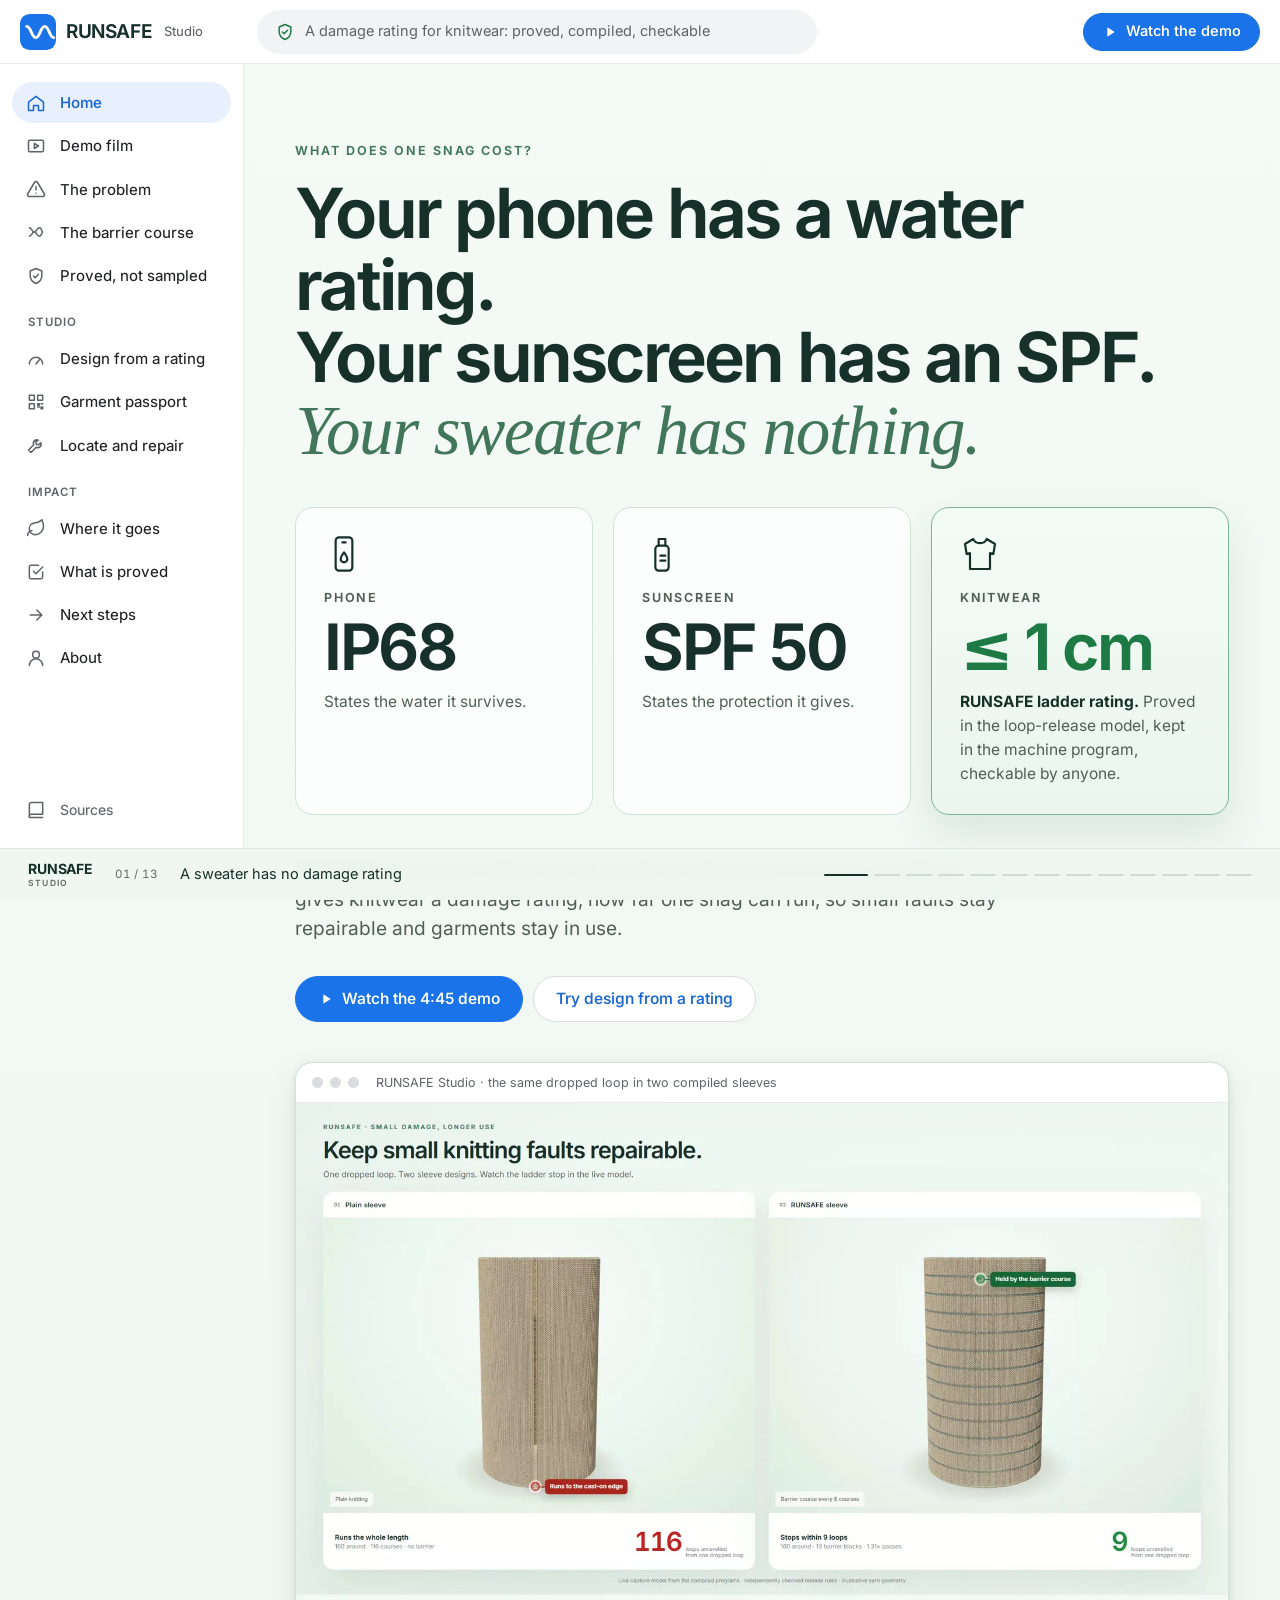
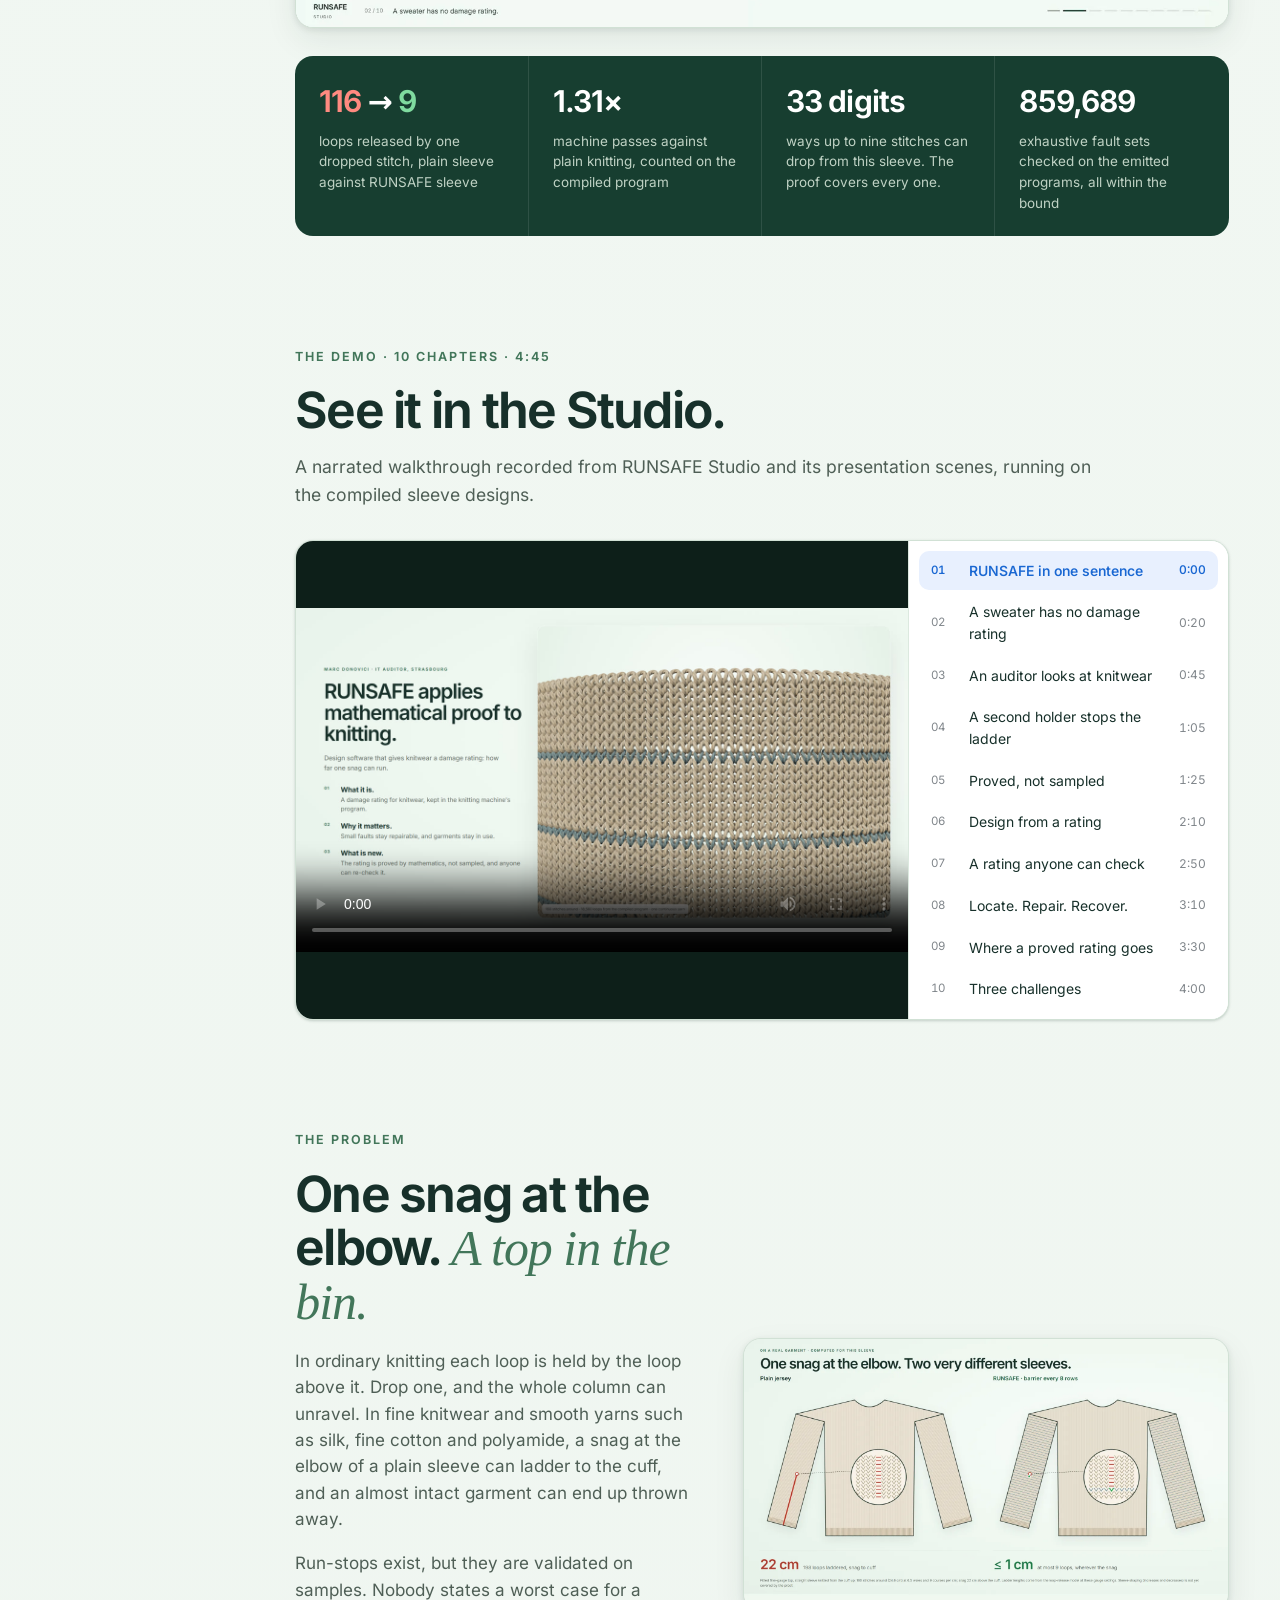
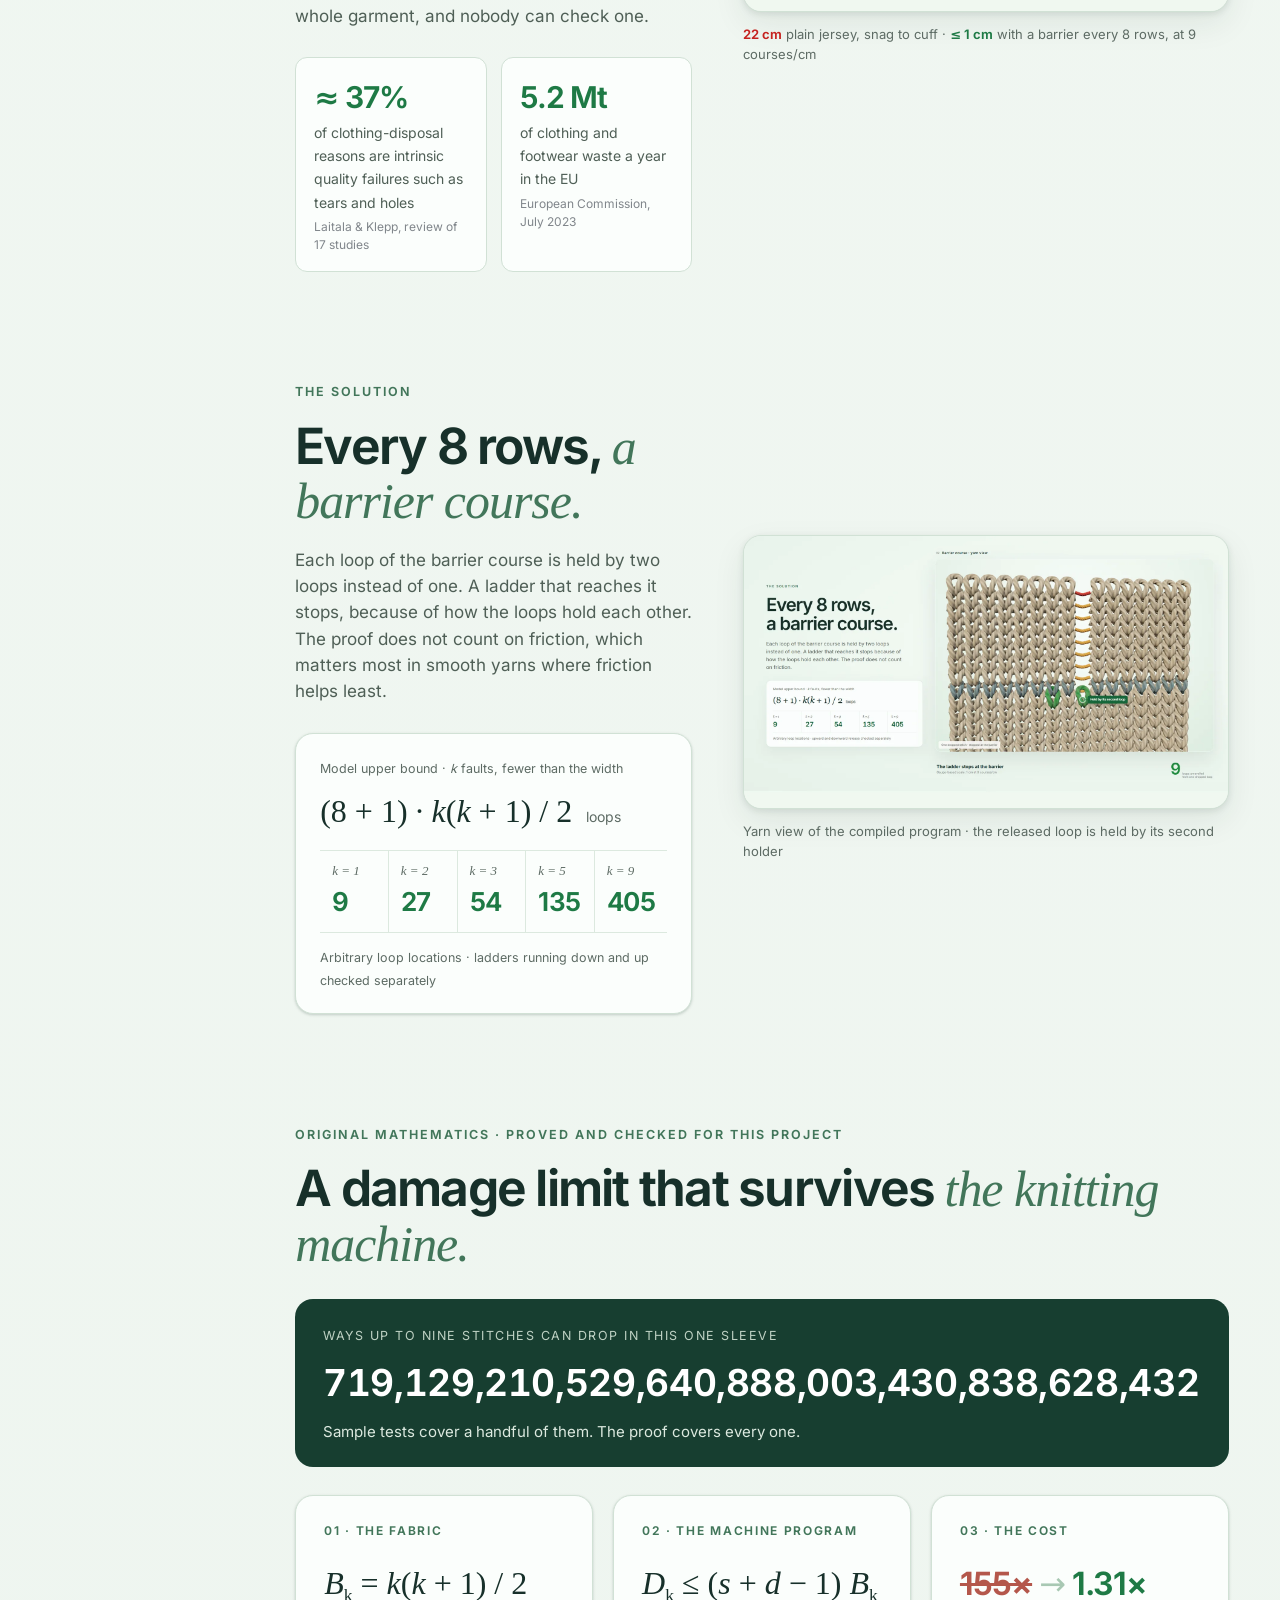
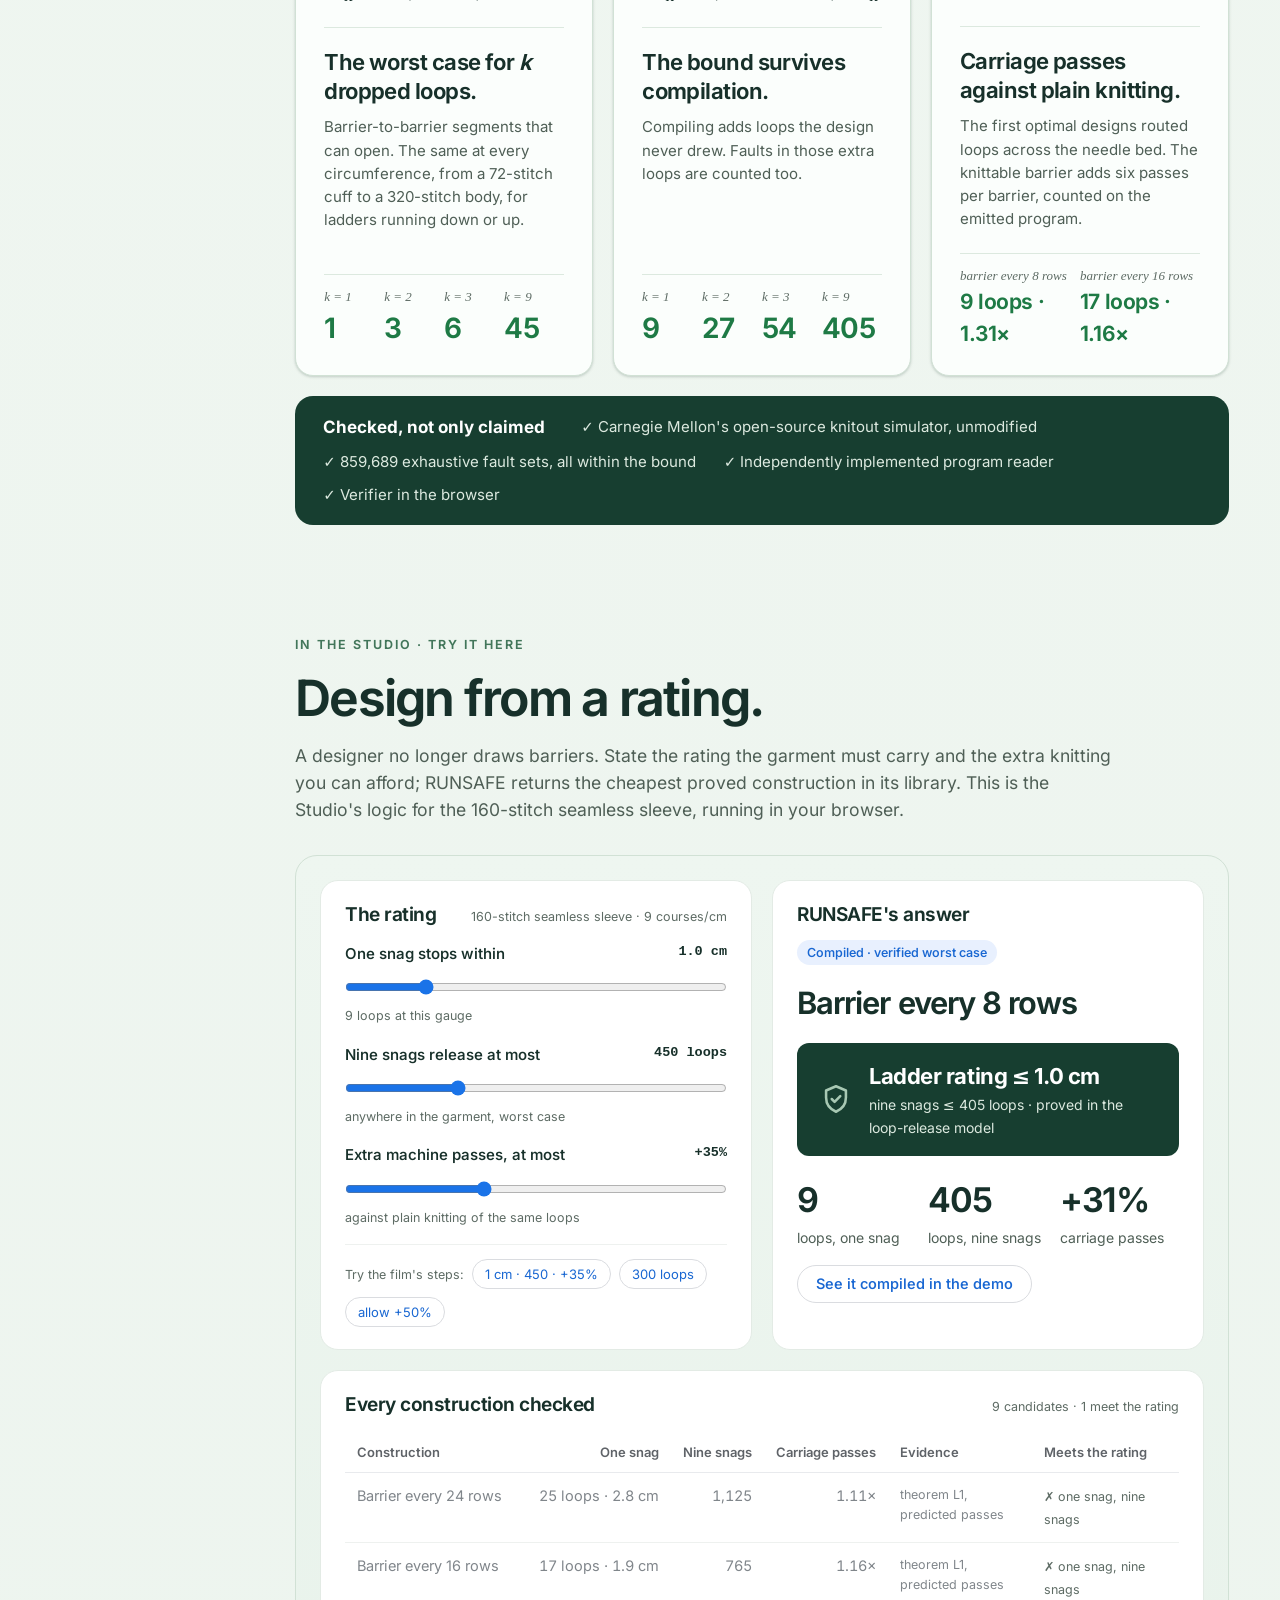
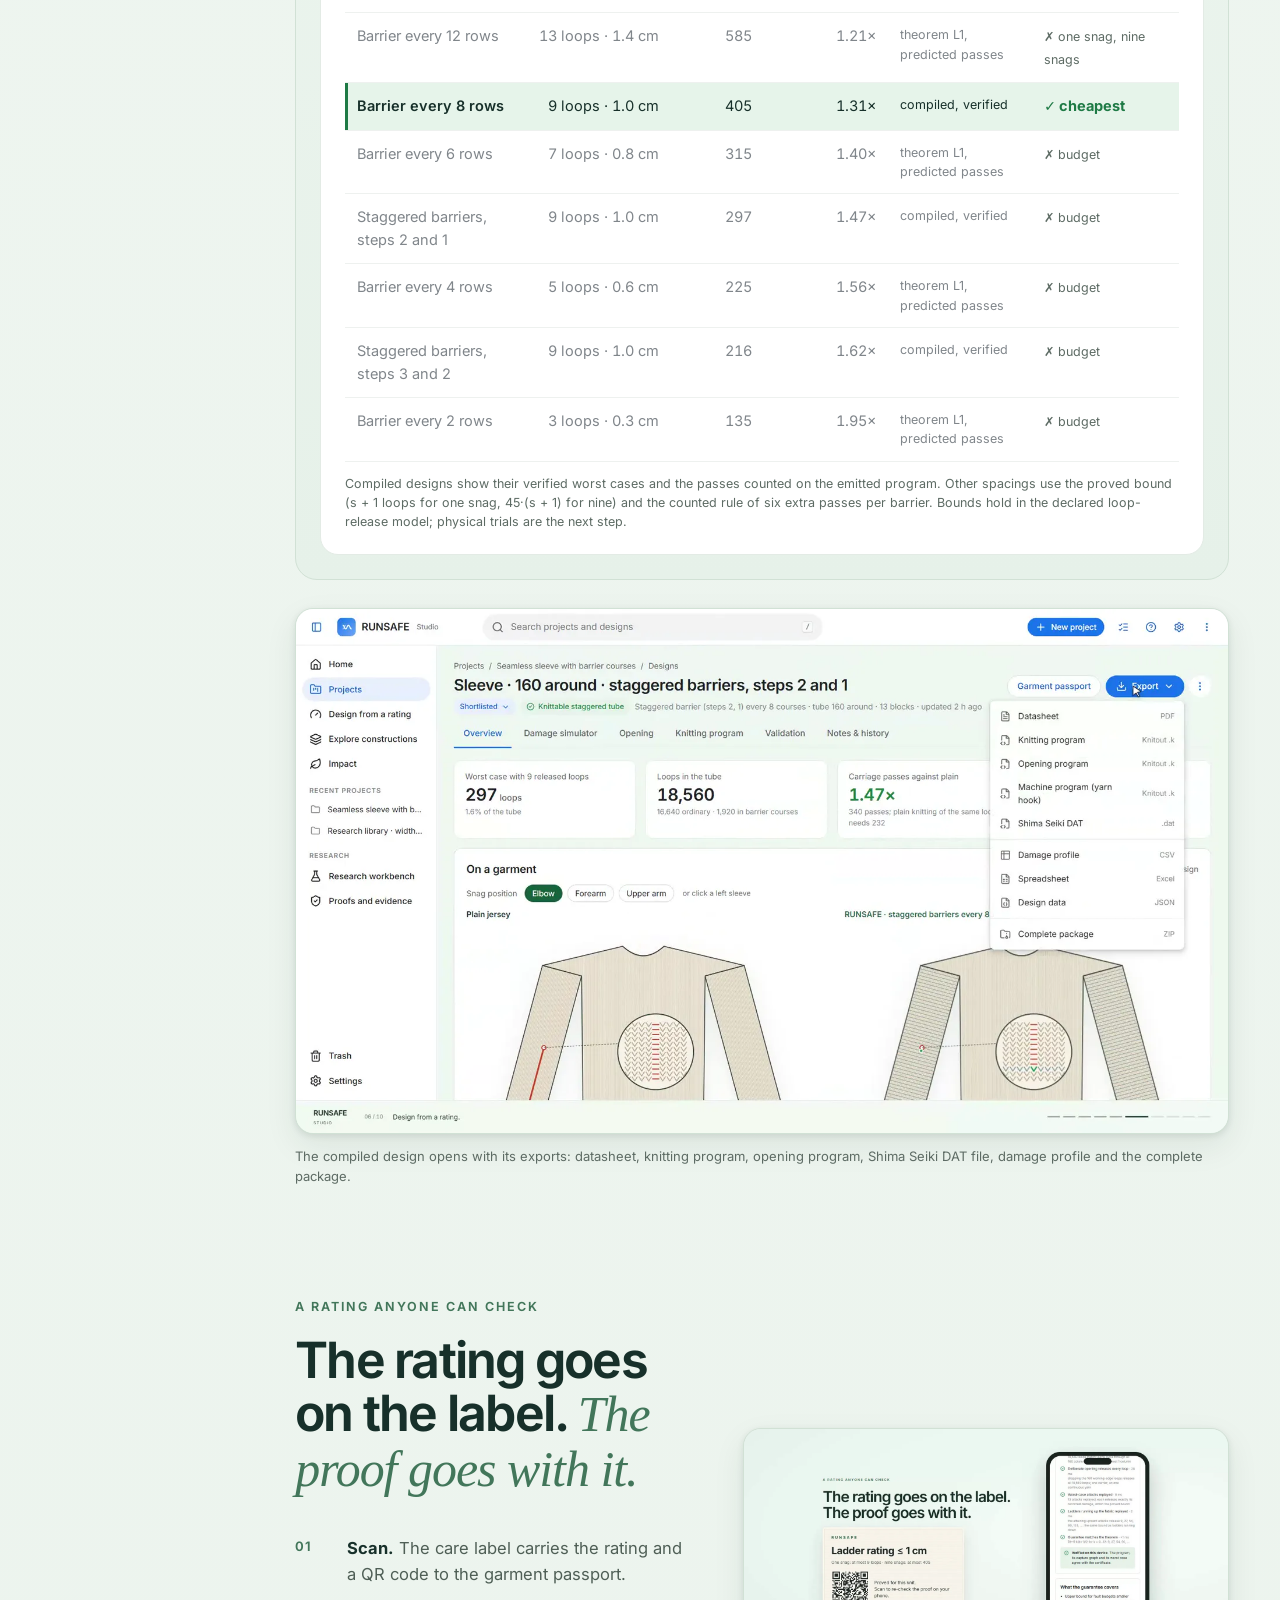
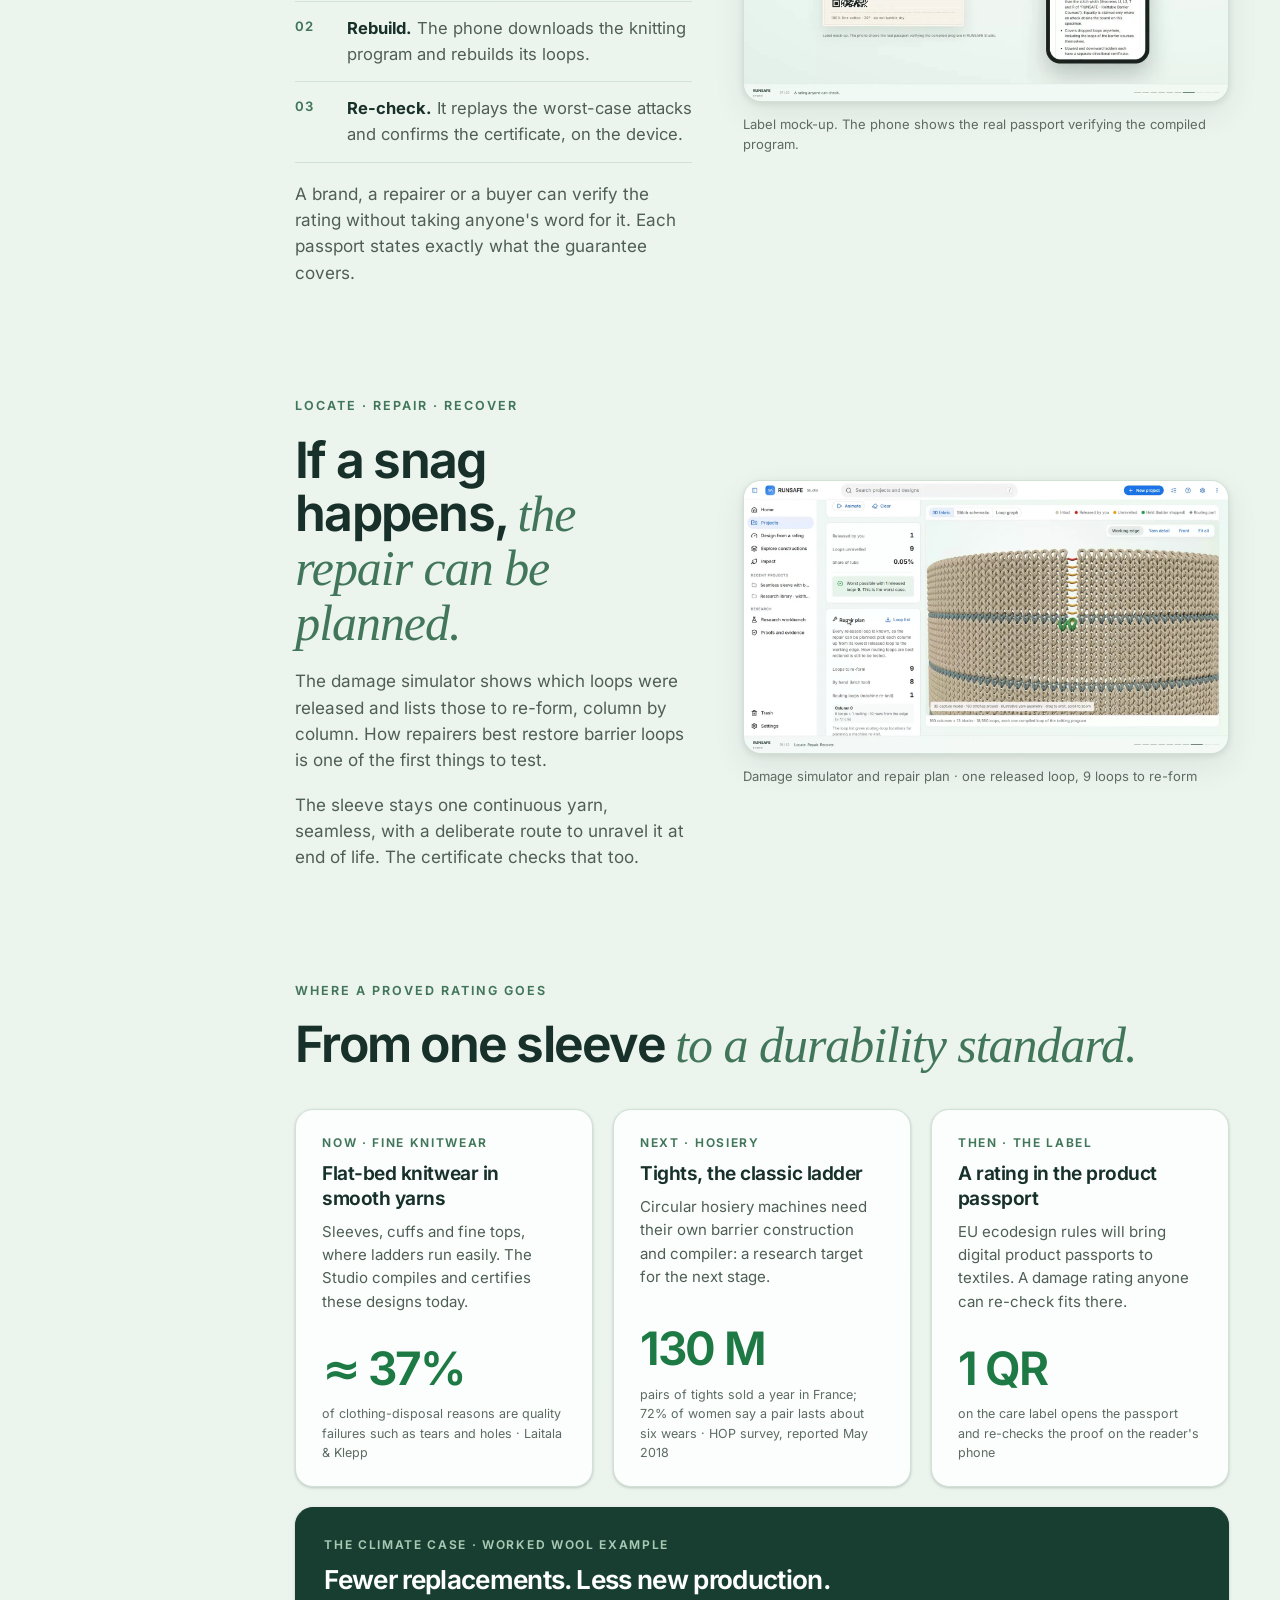
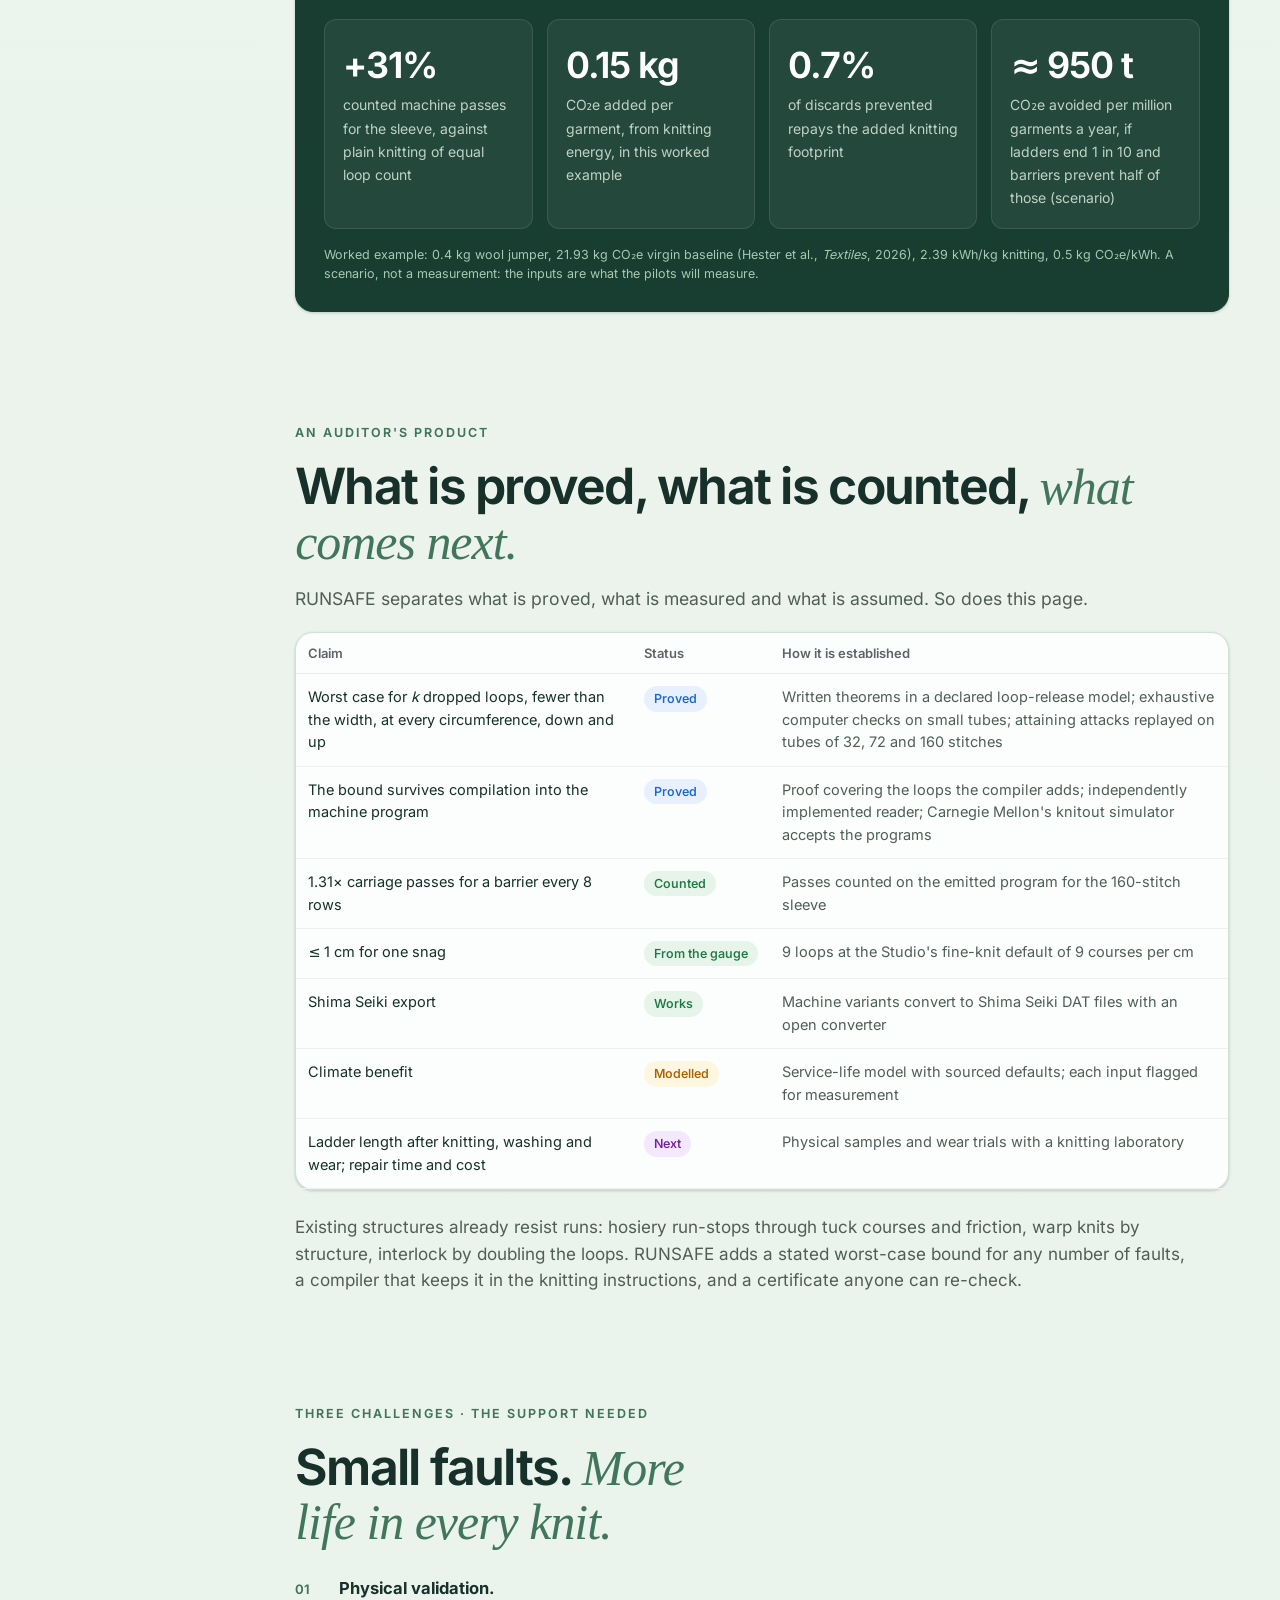
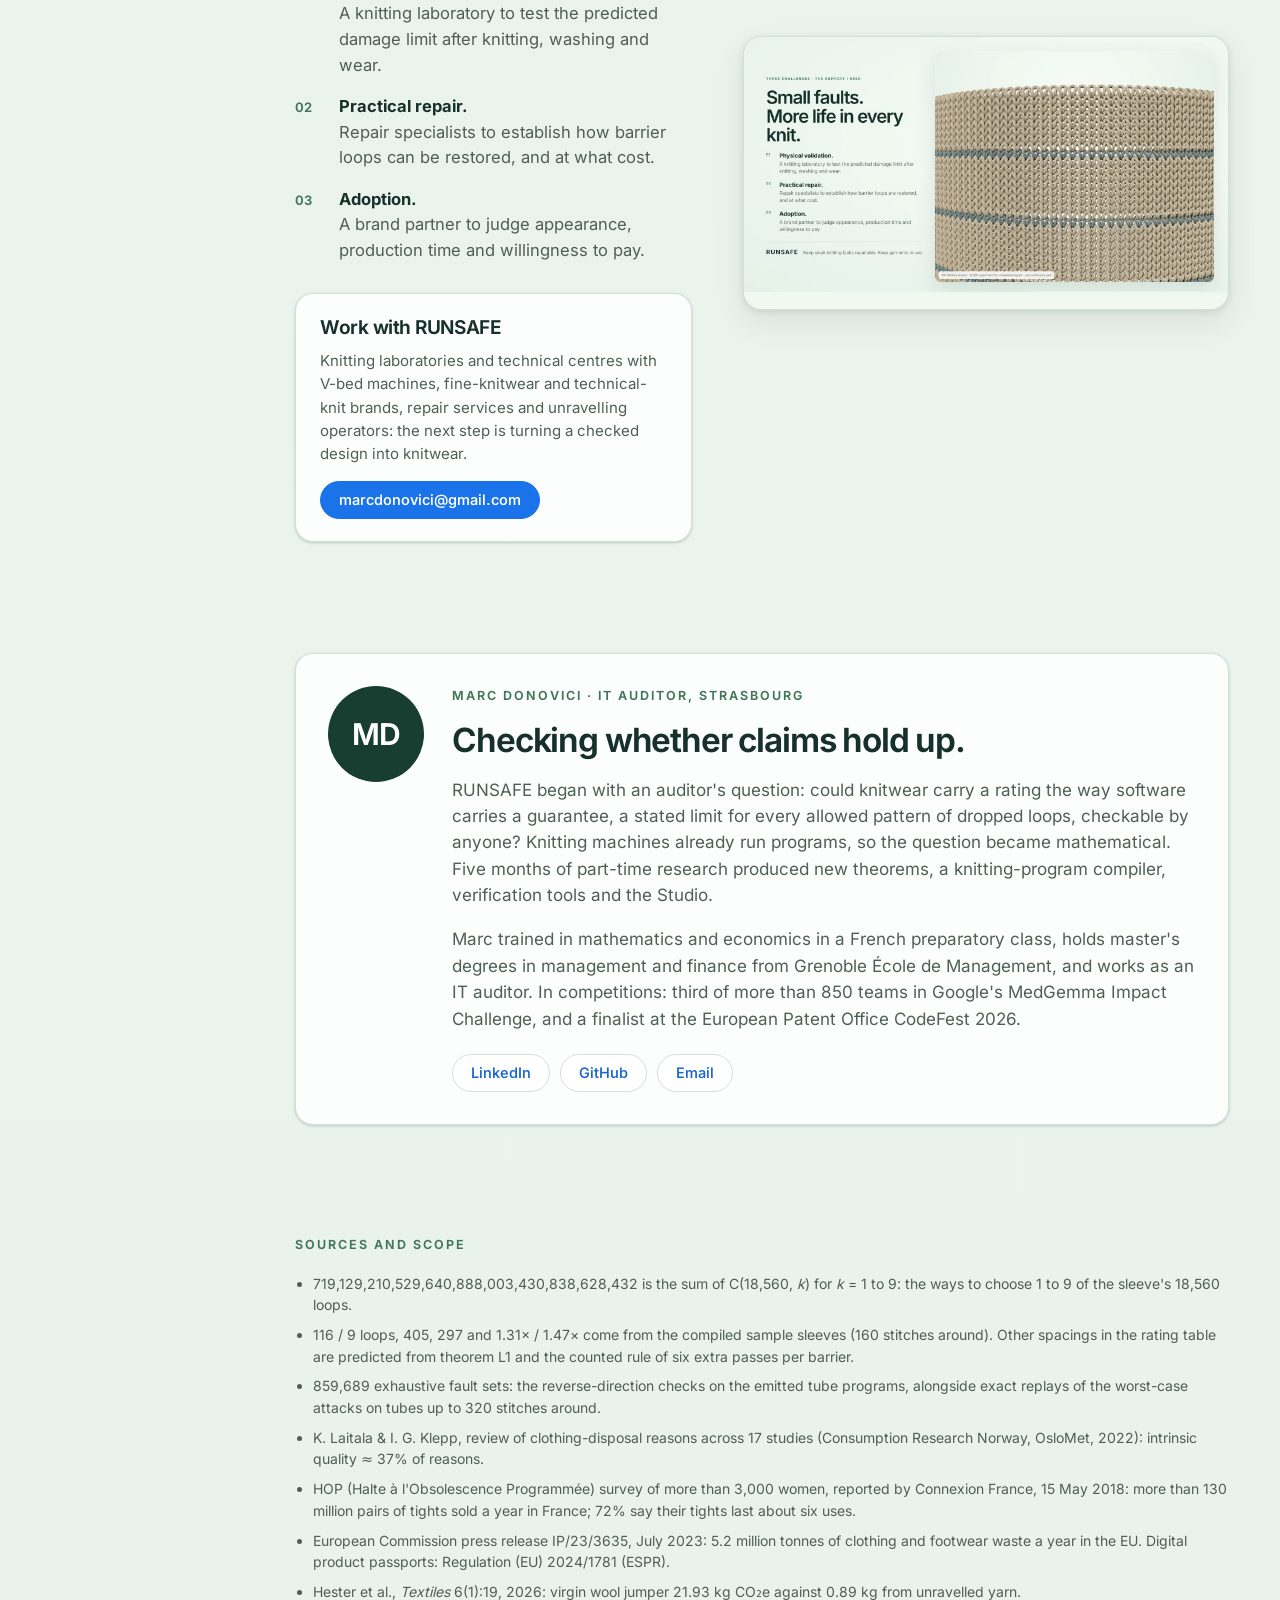
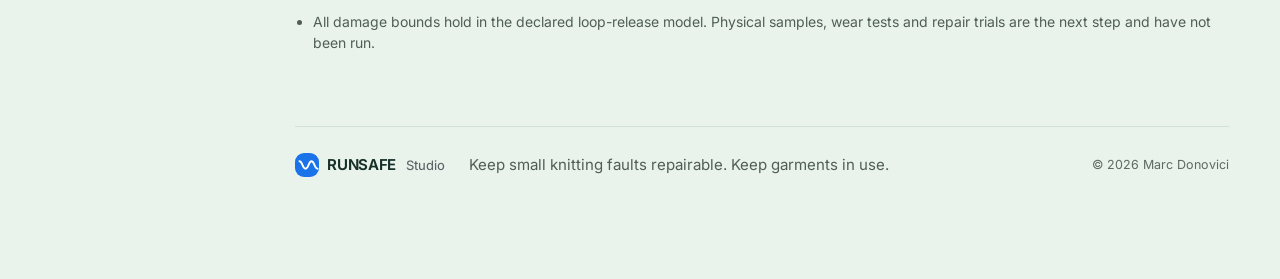
==== index.html @ 9fe49c8d "RUNSAFE website" ====
<!doctype html>
<html lang="en">
<head>
<meta charset="utf-8">
<meta name="viewport" content="width=device-width, initial-scale=1">
<title>RUNSAFE · A proved damage rating for knitwear</title>
<meta name="description" content="RUNSAFE is design software that applies mathematical proof to knitting. It gives knitwear a damage rating: how far one snag can run, proved, compiled into the machine program and checkable by anyone.">
<meta property="og:title" content="RUNSAFE · A proved damage rating for knitwear">
<meta property="og:description" content="Your phone has a water rating. Your sunscreen has an SPF. Your sweater has nothing. RUNSAFE gives knitwear a damage rating anyone can check.">
<meta property="og:image" content="assets/img/poster.jpg">
<meta property="og:type" content="website">
<meta name="theme-color" content="#17302a">
<link rel="icon" type="image/svg+xml" href="assets/favicon.svg">
<link rel="preload" href="assets/inter.woff2" as="font" type="font/woff2" crossorigin>
<link rel="stylesheet" href="styles.css">
</head>
<body>

<header class="topbar">
  <button class="icon-btn menu-btn" aria-label="Open navigation" aria-expanded="false" data-menu>
    <svg viewBox="0 0 24 24"><path d="M4 6h16M4 12h16M4 18h16"/></svg>
  </button>
  <a class="brand" href="#home" aria-label="RUNSAFE home">
    <img src="assets/favicon.svg" alt="" width="36" height="36">
    <span>RUNSAFE</span><small>Studio</small>
  </a>
  <div class="tagline-pill">
    <svg viewBox="0 0 24 24"><path d="M12 3l7 3v5c0 5-3.2 8.4-7 10-3.8-1.6-7-5-7-10V6l7-3z"/><path d="M9 12l2 2 4-4"/></svg>
    <span>A damage rating for knitwear: proved, compiled, checkable</span>
  </div>
  <span class="spacer"></span>
  <a class="btn primary" href="#demo">
    <svg viewBox="0 0 24 24"><path d="M8 5v14l11-7z" fill="currentColor" stroke="none"/></svg>
    <span>Watch the demo</span>
  </a>
</header>

<div class="shell">
  <nav class="nav" aria-label="Sections">
    <a href="#home" class="active"><svg viewBox="0 0 24 24"><path d="M3 11l9-7 9 7v9a1 1 0 0 1-1 1h-5v-6H9v6H4a1 1 0 0 1-1-1z"/></svg><span>Home</span></a>
    <a href="#demo"><svg viewBox="0 0 24 24"><rect x="3" y="5" width="18" height="14" rx="2"/><path d="M10 9v6l5-3z"/></svg><span>Demo film</span></a>
    <a href="#problem"><svg viewBox="0 0 24 24"><path d="M12 9v4M12 17h.01"/><path d="M10.3 3.9L2 18a2 2 0 0 0 1.7 3h16.6a2 2 0 0 0 1.7-3L13.7 3.9a2 2 0 0 0-3.4 0z"/></svg><span>The problem</span></a>
    <a href="#mechanism"><svg viewBox="0 0 24 24"><path d="M4 7c3 0 3 5 6 5s3-5 6-5 3 5 4 5M4 17c3 0 3-5 6-5s3 5 6 5 3-5 4-5"/></svg><span>The barrier course</span></a>
    <a href="#proof"><svg viewBox="0 0 24 24"><path d="M12 3l7 3v5c0 5-3.2 8.4-7 10-3.8-1.6-7-5-7-10V6l7-3z"/><path d="M9 12l2 2 4-4"/></svg><span>Proved, not sampled</span></a>
    <div class="section">Studio</div>
    <a href="#rate"><svg viewBox="0 0 24 24"><path d="M4 18a8 8 0 1 1 16 0"/><path d="M12 18l4-5"/></svg><span>Design from a rating</span></a>
    <a href="#passport"><svg viewBox="0 0 24 24"><rect x="4" y="4" width="6" height="6"/><rect x="14" y="4" width="6" height="6"/><rect x="4" y="14" width="6" height="6"/><path d="M14 14h2v2h-2zM18 18h2v2h-2zM14 18h2M18 14h2"/></svg><span>Garment passport</span></a>
    <a href="#repair"><svg viewBox="0 0 24 24"><path d="M14.7 6.3a4 4 0 0 0-5.4 5.4L3 18l3 3 6.3-6.3a4 4 0 0 0 5.4-5.4l-2.5 2.5-2.8-.7-.7-2.8z"/></svg><span>Locate and repair</span></a>
    <div class="section">Impact</div>
    <a href="#scale"><svg viewBox="0 0 24 24"><path d="M11 20A7 7 0 0 1 9.8 6.1C15.5 5 17 4.5 19 2c1 2 2 4.2 2 8 0 5.5-4.8 10-10 10z"/><path d="M2 21c0-3 1.9-5.4 5.1-6"/></svg><span>Where it goes</span></a>
    <a href="#evidence"><svg viewBox="0 0 24 24"><path d="M9 11l3 3 8-8"/><path d="M20 12v6a2 2 0 0 1-2 2H6a2 2 0 0 1-2-2V6a2 2 0 0 1 2-2h9"/></svg><span>What is proved</span></a>
    <a href="#next"><svg viewBox="0 0 24 24"><path d="M5 12h14M13 6l6 6-6 6"/></svg><span>Next steps</span></a>
    <a href="#about"><svg viewBox="0 0 24 24"><circle cx="12" cy="8" r="4"/><path d="M4 21a8 8 0 0 1 16 0"/></svg><span>About</span></a>
    <span class="nav-grow"></span>
    <a href="#sources" class="muted-link"><svg viewBox="0 0 24 24"><path d="M4 19.5A2.5 2.5 0 0 1 6.5 17H20V3H6.5A2.5 2.5 0 0 0 4 5.5z"/><path d="M4 19.5V21h16"/></svg><span>Sources</span></a>
  </nav>
  <button class="nav-dismiss" aria-label="Close navigation" data-dismiss></button>

  <main>

    <!-- HOME -->
    <section id="home" class="scene hero" data-title="A sweater has no damage rating">
      <p class="eyebrow">What does one snag cost?</p>
      <h1>Your phone has a water rating.<br>Your sunscreen has an SPF.<br><em>Your sweater has nothing.</em></h1>
      <div class="rating-row">
        <div class="rating-card">
          <svg viewBox="0 0 24 24"><rect x="7" y="2" width="10" height="20" rx="2"/><path d="M11 5h2"/><path d="M12 11c1.5 2 2 3 2 4a2 2 0 0 1-4 0c0-1 .5-2 2-4z"/></svg>
          <span class="label">Phone</span><strong>IP68</strong><p>States the water it survives.</p>
        </div>
        <div class="rating-card">
          <svg viewBox="0 0 24 24"><rect x="8" y="7" width="8" height="15" rx="2"/><path d="M10 7V3h4v4M11 13h3M11 16h3"/></svg>
          <span class="label">Sunscreen</span><strong>SPF 50</strong><p>States the protection it gives.</p>
        </div>
        <div class="rating-card ours">
          <svg viewBox="0 0 24 24"><path d="M8 3l-5 3 1 6 2-.5V21h12v-9.5l2 .5 1-6-5-3c-.5 1.5-2 2.5-4 2.5S8.5 4.5 8 3z"/></svg>
          <span class="label">Knitwear</span><strong class="green">≤ 1 cm</strong>
          <p><b>RUNSAFE ladder rating.</b> Proved in the loop-release model, kept in the machine program, checkable by anyone.</p>
        </div>
      </div>
      <div class="hero-lead">
        <p class="lead"><b>RUNSAFE is design software that applies mathematical proof to knitting.</b> It gives knitwear a damage rating, how far one snag can run, so small faults stay repairable and garments stay in use.</p>
        <div class="cta-row">
          <a class="btn primary big" href="#demo"><svg viewBox="0 0 24 24"><path d="M8 5v14l11-7z" fill="currentColor" stroke="none"/></svg>Watch the 4:45 demo</a>
          <a class="btn outline big" href="#rate">Try design from a rating</a>
        </div>
      </div>
      <figure class="window">
        <div class="window-bar"><i></i><i></i><i></i><span>RUNSAFE Studio · the same dropped loop in two compiled sleeves</span></div>
        <img src="assets/img/hook.webp" alt="Two 3D sleeves in RUNSAFE Studio: in plain knitting one dropped loop unravels 116 loops; in the RUNSAFE sleeve it stops within 9 loops at a barrier course." width="1600" height="900" loading="eager">
      </figure>
      <div class="stat-band">
        <div><strong><span class="red">116</span> → <span class="green">9</span></strong><span>loops released by one dropped stitch, plain sleeve against RUNSAFE sleeve</span></div>
        <div><strong>1.31×</strong><span>machine passes against plain knitting, counted on the compiled program</span></div>
        <div><strong>33 digits</strong><span>ways up to nine stitches can drop from this sleeve. The proof covers every one.</span></div>
        <div><strong>859,689</strong><span>exhaustive fault sets checked on the emitted programs, all within the bound</span></div>
      </div>
    </section>

    <!-- DEMO -->
    <section id="demo" class="scene" data-title="Demo film">
      <p class="eyebrow">The demo · 10 chapters · 4:45</p>
      <h2>See it in the Studio.</h2>
      <p class="sub">A narrated walkthrough recorded from RUNSAFE Studio and its presentation scenes, running on the compiled sleeve designs.</p>
      <div class="player card">
        <div class="player-video">
          <video id="film" controls preload="metadata" playsinline poster="assets/img/poster.jpg">
            <source src="assets/video/runsafe-demo.mp4" type="video/mp4">
            <track kind="captions" src="assets/video/runsafe-demo.en.vtt" srclang="en" label="English" default>
            <track kind="chapters" src="assets/video/runsafe-demo.chapters.vtt" srclang="en" label="Chapters">
          </video>
        </div>
        <ol class="chapters" id="chapters"></ol>
      </div>
    </section>

    <!-- PROBLEM -->
    <section id="problem" class="scene split" data-title="The problem">
      <div>
        <p class="eyebrow">The problem</p>
        <h2>One snag at the elbow. <em>A top in the bin.</em></h2>
        <p class="body">In ordinary knitting each loop is held by the loop above it. Drop one, and the whole column can unravel. In fine knitwear and smooth yarns such as silk, fine cotton and polyamide, a snag at the elbow of a plain sleeve can ladder to the cuff, and an almost intact garment can end up thrown away.</p>
        <p class="body">Run-stops exist, but they are validated on samples. Nobody states a worst case for a whole garment, and nobody can check one.</p>
        <div class="mini-stats">
          <div class="mini"><strong>≈ 37%</strong><span>of clothing-disposal reasons are intrinsic quality failures such as tears and holes <cite>Laitala &amp; Klepp, review of 17 studies</cite></span></div>
          <div class="mini"><strong>5.2 Mt</strong><span>of clothing and footwear waste a year in the EU <cite>European Commission, July 2023</cite></span></div>
        </div>
      </div>
      <figure class="shot">
        <img src="assets/img/garment.webp" alt="Technical flat of a fitted top: in plain jersey a snag at the elbow ladders 22 cm to the cuff; with barrier courses it stops within 1 cm." width="1600" height="900" loading="lazy">
        <figcaption><b class="red">22 cm</b> plain jersey, snag to cuff · <b class="green">≤ 1 cm</b> with a barrier every 8 rows, at 9 courses/cm</figcaption>
      </figure>
    </section>

    <!-- MECHANISM -->
    <section id="mechanism" class="scene split reverse" data-title="The barrier course">
      <div>
        <p class="eyebrow">The solution</p>
        <h2>Every 8 rows, <em>a barrier course.</em></h2>
        <p class="body">Each loop of the barrier course is held by two loops instead of one. A ladder that reaches it stops, because of how the loops hold each other. The proof does not count on friction, which matters most in smooth yarns where friction helps least.</p>
        <div class="card bound-card">
          <span class="hint">Model upper bound · <i>k</i> faults, fewer than the width</span>
          <div class="formula">(8 + 1) · <i>k</i>(<i>k</i> + 1) / 2 <small>loops</small></div>
          <div class="kgrid">
            <div><i>k = 1</i><b>9</b></div><div><i>k = 2</i><b>27</b></div><div><i>k = 3</i><b>54</b></div><div><i>k = 5</i><b>135</b></div><div><i>k = 9</i><b>405</b></div>
          </div>
          <span class="hint">Arbitrary loop locations · ladders running down and up checked separately</span>
        </div>
      </div>
      <figure class="shot">
        <img src="assets/img/mechanism.webp" alt="Yarn close-up in RUNSAFE Studio: a ladder runs down a column of loops and stops at the barrier course, where the loop is held by its second loop." width="1600" height="900" loading="lazy">
        <figcaption>Yarn view of the compiled program · the released loop is held by its second holder</figcaption>
      </figure>
    </section>

    <!-- PROOF -->
    <section id="proof" class="scene" data-title="Proved, not sampled">
      <p class="eyebrow">Original mathematics · proved and checked for this project</p>
      <div class="proof-head">
        <h2>A damage limit that survives <em>the knitting machine.</em></h2>
        <div class="count-card">
          <span>Ways up to nine stitches can drop in this one sleeve</span>
          <strong>719,129,210,529,640,888,003,430,838,628,432</strong>
          <p>Sample tests cover a handful of them. The proof covers every one.</p>
        </div>
      </div>
      <div class="proof-grid">
        <article class="card proof-card">
          <span class="kicker">01 · The fabric</span>
          <div class="formula big"><i>B</i><sub>k</sub> = <i>k</i>(<i>k</i> + 1) / 2</div>
          <h3>The worst case for <i>k</i> dropped loops.</h3>
          <p>Barrier-to-barrier segments that can open. The same at every circumference, from a 72-stitch cuff to a 320-stitch body, for ladders running down or up.</p>
          <div class="kgrid small"><div><i>k = 1</i><b>1</b></div><div><i>k = 2</i><b>3</b></div><div><i>k = 3</i><b>6</b></div><div><i>k = 9</i><b>45</b></div></div>
        </article>
        <article class="card proof-card">
          <span class="kicker">02 · The machine program</span>
          <div class="formula big"><i>D</i><sub>k</sub> ≤ (<i>s</i> + <i>d</i> − 1) <i>B</i><sub>k</sub></div>
          <h3>The bound survives compilation.</h3>
          <p>Compiling adds loops the design never drew. Faults in those extra loops are counted too.</p>
          <div class="kgrid small"><div><i>k = 1</i><b>9</b></div><div><i>k = 2</i><b>27</b></div><div><i>k = 3</i><b>54</b></div><div><i>k = 9</i><b>405</b></div></div>
        </article>
        <article class="card proof-card">
          <span class="kicker">03 · The cost</span>
          <div class="formula big cost"><s>155×</s> <span class="arrow">→</span> 1.31×</div>
          <h3>Carriage passes against plain knitting.</h3>
          <p>The first optimal designs routed loops across the needle bed. The knittable barrier adds six passes per barrier, counted on the emitted program.</p>
          <div class="kgrid small two"><div><i>barrier every 8 rows</i><b>9 loops · 1.31×</b></div><div><i>barrier every 16 rows</i><b>17 loops · 1.16×</b></div></div>
        </article>
      </div>
      <div class="check-band">
        <b>Checked, not only claimed</b>
        <span>✓ Carnegie Mellon's open-source knitout simulator, unmodified</span>
        <span>✓ 859,689 exhaustive fault sets, all within the bound</span>
        <span>✓ Independently implemented program reader</span>
        <span>✓ Verifier in the browser</span>
      </div>
    </section>

    <!-- RATE -->
    <section id="rate" class="scene" data-title="Design from a rating">
      <p class="eyebrow">In the Studio · try it here</p>
      <h2>Design from a rating.</h2>
      <p class="sub">A designer no longer draws barriers. State the rating the garment must carry and the extra knitting you can afford; RUNSAFE returns the cheapest proved construction in its library. This is the Studio's logic for the 160-stitch seamless sleeve, running in your browser.</p>
      <div class="app-frame">
        <div class="rate-grid">
          <div class="card">
            <div class="card-head"><h3>The rating</h3><span class="hint">160-stitch seamless sleeve · 9 courses/cm</span></div>
            <div class="field">
              <label for="r-one">One snag stops within <span class="val" id="v-one">1.0 cm</span></label>
              <input id="r-one" type="range" min="5" max="30" value="10">
              <span class="hint" id="h-one">9 loops at this gauge</span>
            </div>
            <div class="field">
              <label for="r-nine">Nine snags release at most <span class="val" id="v-nine">450 loops</span></label>
              <input id="r-nine" type="range" min="15" max="120" value="45">
              <span class="hint">anywhere in the garment, worst case</span>
            </div>
            <div class="field">
              <label for="r-budget">Extra machine passes, at most <span class="val" id="v-budget">+35%</span></label>
              <input id="r-budget" type="range" min="2" max="16" value="7">
              <span class="hint">against plain knitting of the same loops</span>
            </div>
            <div class="presets">
              <span class="hint">Try the film's steps:</span>
              <button class="chip-btn" data-preset="10,45,7">1 cm · 450 · +35%</button>
              <button class="chip-btn" data-preset="10,30,7">300 loops</button>
              <button class="chip-btn" data-preset="10,30,10">allow +50%</button>
            </div>
          </div>
          <div class="card answer" id="answer" aria-live="polite"></div>
        </div>
        <div class="card table-card">
          <div class="card-head"><h3>Every construction checked</h3><span class="hint" id="t-count"></span></div>
          <div class="table-scroll">
            <table class="data">
              <thead><tr><th>Construction</th><th class="num">One snag</th><th class="num">Nine snags</th><th class="num">Carriage passes</th><th>Evidence</th><th>Meets the rating</th></tr></thead>
              <tbody id="t-body"></tbody>
            </table>
          </div>
          <p class="hint foot">Compiled designs show their verified worst cases and the passes counted on the emitted program. Other spacings use the proved bound (s + 1 loops for one snag, 45·(s + 1) for nine) and the counted rule of six extra passes per barrier. Bounds hold in the declared loop-release model; physical trials are the next step.</p>
        </div>
      </div>
      <figure class="shot wide">
        <img src="assets/img/export.webp" alt="A compiled design in RUNSAFE Studio: staggered barriers, 297 loops worst case for nine snags, 18,560 loops, 1.47× carriage passes, with its export menu listing the knitting program, machine program and Shima Seiki DAT file." width="1600" height="900" loading="lazy">
        <figcaption>The compiled design opens with its exports: datasheet, knitting program, opening program, Shima Seiki DAT file, damage profile and the complete package.</figcaption>
      </figure>
    </section>

    <!-- PASSPORT -->
    <section id="passport" class="scene split" data-title="Garment passport">
      <div>
        <p class="eyebrow">A rating anyone can check</p>
        <h2>The rating goes on the label. <em>The proof goes with it.</em></h2>
        <ol class="steps">
          <li><b>Scan.</b> The care label carries the rating and a QR code to the garment passport.</li>
          <li><b>Rebuild.</b> The phone downloads the knitting program and rebuilds its loops.</li>
          <li><b>Re-check.</b> It replays the worst-case attacks and confirms the certificate, on the device.</li>
        </ol>
        <p class="body">A brand, a repairer or a buyer can verify the rating without taking anyone's word for it. Each passport states exactly what the guarantee covers.</p>
      </div>
      <figure class="shot">
        <img src="assets/img/scene-7.webp" alt="A care-label mock-up reading Ladder rating ≤ 1 cm with a QR code, beside a phone running the real garment passport, which shows 'Verified on this device'." width="1600" height="900" loading="lazy">
        <figcaption>Label mock-up. The phone shows the real passport verifying the compiled program.</figcaption>
      </figure>
    </section>

    <!-- REPAIR -->
    <section id="repair" class="scene split reverse" data-title="Locate and repair">
      <div>
        <p class="eyebrow">Locate · repair · recover</p>
        <h2>If a snag happens, <em>the repair can be planned.</em></h2>
        <p class="body">The damage simulator shows which loops were released and lists those to re-form, column by column. How repairers best restore barrier loops is one of the first things to test.</p>
        <p class="body">The sleeve stays one continuous yarn, seamless, with a deliberate route to unravel it at end of life. The certificate checks that too.</p>
      </div>
      <figure class="shot">
        <img src="assets/img/repair.webp" alt="RUNSAFE Studio damage simulator: one released loop, 9 loops unravelled, the worst possible for one fault, with a repair plan listing 9 loops to re-form." width="1600" height="900" loading="lazy">
        <figcaption>Damage simulator and repair plan · one released loop, 9 loops to re-form</figcaption>
      </figure>
    </section>

    <!-- SCALE -->
    <section id="scale" class="scene" data-title="Where it goes">
      <p class="eyebrow">Where a proved rating goes</p>
      <h2>From one sleeve <em>to a durability standard.</em></h2>
      <div class="horizon-grid">
        <article class="card horizon">
          <span class="kicker">Now · fine knitwear</span>
          <h3>Flat-bed knitwear in smooth yarns</h3>
          <p>Sleeves, cuffs and fine tops, where ladders run easily. The Studio compiles and certifies these designs today.</p>
          <strong>≈ 37%</strong>
          <span class="hint">of clothing-disposal reasons are quality failures such as tears and holes · Laitala &amp; Klepp</span>
        </article>
        <article class="card horizon">
          <span class="kicker">Next · hosiery</span>
          <h3>Tights, the classic ladder</h3>
          <p>Circular hosiery machines need their own barrier construction and compiler: a research target for the next stage.</p>
          <strong>130 M</strong>
          <span class="hint">pairs of tights sold a year in France; 72% of women say a pair lasts about six wears · HOP survey, reported May 2018</span>
        </article>
        <article class="card horizon">
          <span class="kicker">Then · the label</span>
          <h3>A rating in the product passport</h3>
          <p>EU ecodesign rules will bring digital product passports to textiles. A damage rating anyone can re-check fits there.</p>
          <strong>1 QR</strong>
          <span class="hint">on the care label opens the passport and re-checks the proof on the reader's phone</span>
        </article>
      </div>
      <div class="impact card dark">
        <div class="impact-head">
          <span class="kicker light">The climate case · worked wool example</span>
          <h3>Fewer replacements. Less new production.</h3>
        </div>
        <div class="impact-grid">
          <div><strong>+31%</strong><span>counted machine passes for the sleeve, against plain knitting of equal loop count</span></div>
          <div><strong>0.15 kg</strong><span>CO₂e added per garment, from knitting energy, in this worked example</span></div>
          <div><strong>0.7%</strong><span>of discards prevented repays the added knitting footprint</span></div>
          <div><strong>≈ 950 t</strong><span>CO₂e avoided per million garments a year, if ladders end 1 in 10 and barriers prevent half of those (scenario)</span></div>
        </div>
        <p class="hint light">Worked example: 0.4 kg wool jumper, 21.93 kg CO₂e virgin baseline (Hester et al., <i>Textiles</i>, 2026), 2.39 kWh/kg knitting, 0.5 kg CO₂e/kWh. A scenario, not a measurement: the inputs are what the pilots will measure.</p>
      </div>
    </section>

    <!-- EVIDENCE -->
    <section id="evidence" class="scene" data-title="What is proved">
      <p class="eyebrow">An auditor's product</p>
      <h2>What is proved, what is counted, <em>what comes next.</em></h2>
      <p class="sub">RUNSAFE separates what is proved, what is measured and what is assumed. So does this page.</p>
      <div class="card table-card">
        <div class="table-scroll">
          <table class="data evidence">
            <thead><tr><th>Claim</th><th>Status</th><th>How it is established</th></tr></thead>
            <tbody>
              <tr><td>Worst case for <i>k</i> dropped loops, fewer than the width, at every circumference, down and up</td><td><span class="chip proved">Proved</span></td><td>Written theorems in a declared loop-release model; exhaustive computer checks on small tubes; attaining attacks replayed on tubes of 32, 72 and 160 stitches</td></tr>
              <tr><td>The bound survives compilation into the machine program</td><td><span class="chip proved">Proved</span></td><td>Proof covering the loops the compiler adds; independently implemented reader; Carnegie Mellon's knitout simulator accepts the programs</td></tr>
              <tr><td>1.31× carriage passes for a barrier every 8 rows</td><td><span class="chip counted">Counted</span></td><td>Passes counted on the emitted program for the 160-stitch sleeve</td></tr>
              <tr><td>≤ 1 cm for one snag</td><td><span class="chip counted">From the gauge</span></td><td>9 loops at the Studio's fine-knit default of 9 courses per cm</td></tr>
              <tr><td>Shima Seiki export</td><td><span class="chip counted">Works</span></td><td>Machine variants convert to Shima Seiki DAT files with an open converter</td></tr>
              <tr><td>Climate benefit</td><td><span class="chip modelled">Modelled</span></td><td>Service-life model with sourced defaults; each input flagged for measurement</td></tr>
              <tr><td>Ladder length after knitting, washing and wear; repair time and cost</td><td><span class="chip next">Next</span></td><td>Physical samples and wear trials with a knitting laboratory</td></tr>
            </tbody>
          </table>
        </div>
      </div>
      <p class="body narrow-text">Existing structures already resist runs: hosiery run-stops through tuck courses and friction, warp knits by structure, interlock by doubling the loops. RUNSAFE adds a stated worst-case bound for any number of faults, a compiler that keeps it in the knitting instructions, and a certificate anyone can re-check.</p>
    </section>

    <!-- NEXT -->
    <section id="next" class="scene split" data-title="Next steps">
      <div>
        <p class="eyebrow">Three challenges · the support needed</p>
        <h2>Small faults. <em>More life in every knit.</em></h2>
        <ol class="challenges">
          <li><span>01</span><div><b>Physical validation.</b> A knitting laboratory to test the predicted damage limit after knitting, washing and wear.</div></li>
          <li><span>02</span><div><b>Practical repair.</b> Repair specialists to establish how barrier loops can be restored, and at what cost.</div></li>
          <li><span>03</span><div><b>Adoption.</b> A brand partner to judge appearance, production time and willingness to pay.</div></li>
        </ol>
        <div class="card partner">
          <h3>Work with RUNSAFE</h3>
          <p>Knitting laboratories and technical centres with V-bed machines, fine-knitwear and technical-knit brands, repair services and unravelling operators: the next step is turning a checked design into knitwear.</p>
          <a class="btn primary" href="mailto:marcdonovici@gmail.com?subject=RUNSAFE">marcdonovici@gmail.com</a>
        </div>
      </div>
      <figure class="shot">
        <img src="assets/img/close.webp" alt="Closing scene of the RUNSAFE film: the three challenges beside the live compiled sleeve." width="1600" height="900" loading="lazy">
      </figure>
    </section>

    <!-- ABOUT -->
    <section id="about" class="scene" data-title="About">
      <div class="about card">
        <div class="avatar" aria-hidden="true">MD</div>
        <div>
          <p class="eyebrow">Marc Donovici · IT auditor, Strasbourg</p>
          <h2 class="small-h">Checking whether claims hold up.</h2>
          <p class="body">RUNSAFE began with an auditor's question: could knitwear carry a rating the way software carries a guarantee, a stated limit for every allowed pattern of dropped loops, checkable by anyone? Knitting machines already run programs, so the question became mathematical. Five months of part-time research produced new theorems, a knitting-program compiler, verification tools and the Studio.</p>
          <p class="body">Marc trained in mathematics and economics in a French preparatory class, holds master's degrees in management and finance from Grenoble École de Management, and works as an IT auditor. In competitions: third of more than 850 teams in Google's MedGemma Impact Challenge, and a finalist at the European Patent Office CodeFest 2026.</p>
          <div class="cta-row">
            <a class="btn outline" href="https://www.linkedin.com/in/marc-donovici" rel="noopener">LinkedIn</a>
            <a class="btn outline" href="https://github.com/Marc-Dvci" rel="noopener">GitHub</a>
            <a class="btn outline" href="mailto:marcdonovici@gmail.com?subject=RUNSAFE">Email</a>
          </div>
        </div>
      </div>
    </section>

    <!-- SOURCES -->
    <section id="sources" class="scene sources" data-title="Sources">
      <p class="eyebrow">Sources and scope</p>
      <ul>
        <li>719,129,210,529,640,888,003,430,838,628,432 is the sum of C(18,560, <i>k</i>) for <i>k</i> = 1 to 9: the ways to choose 1 to 9 of the sleeve's 18,560 loops.</li>
        <li>116 / 9 loops, 405, 297 and 1.31× / 1.47× come from the compiled sample sleeves (160 stitches around). Other spacings in the rating table are predicted from theorem L1 and the counted rule of six extra passes per barrier.</li>
        <li>859,689 exhaustive fault sets: the reverse-direction checks on the emitted tube programs, alongside exact replays of the worst-case attacks on tubes up to 320 stitches around.</li>
        <li>K. Laitala &amp; I. G. Klepp, review of clothing-disposal reasons across 17 studies (Consumption Research Norway, OsloMet, 2022): intrinsic quality ≈ 37% of reasons.</li>
        <li>HOP (Halte à l'Obsolescence Programmée) survey of more than 3,000 women, reported by Connexion France, 15 May 2018: more than 130 million pairs of tights sold a year in France; 72% say their tights last about six uses.</li>
        <li>European Commission press release IP/23/3635, July 2023: 5.2 million tonnes of clothing and footwear waste a year in the EU. Digital product passports: Regulation (EU) 2024/1781 (ESPR).</li>
        <li>Hester et al., <i>Textiles</i> 6(1):19, 2026: virgin wool jumper 21.93 kg CO₂e against 0.89 kg from unravelled yarn.</li>
        <li>All damage bounds hold in the declared loop-release model. Physical samples, wear tests and repair trials are the next step and have not been run.</li>
      </ul>
    </section>

    <footer class="footer">
      <div class="brand small"><img src="assets/favicon.svg" alt="" width="24" height="24"><span>RUNSAFE</span><small>Studio</small></div>
      <p>Keep small knitting faults repairable. Keep garments in use.</p>
      <p class="hint">© 2026 Marc Donovici</p>
    </footer>
  </main>
</div>

<div class="chapter-strip" aria-hidden="true">
  <div class="strip-brand">RUNSAFE<small>Studio</small></div>
  <span class="strip-count" id="strip-count">01 / 12</span>
  <span class="strip-title" id="strip-title">A sweater has no damage rating</span>
  <span class="spacer"></span>
  <div class="strip-dashes" id="strip-dashes"></div>
</div>

<script src="app.js"></script>
</body>
</html>
---- styles.css ----
@font-face { font-family: Inter; src: url('assets/inter.woff2') format('woff2'); font-weight: 100 900; font-display: swap; }

:root {
  color-scheme: light;
  --font: Inter, 'Segoe UI', system-ui, -apple-system, Roboto, sans-serif;
  --serif: Georgia, 'Times New Roman', serif;
  --mono: 'Cascadia Code', 'SFMono-Regular', Consolas, monospace;

  --bg: #f1f7f2;
  --bg-2: #e9f2eb;
  --paper: #fbfefc;
  --white: #ffffff;
  --ink: #17302a;
  --ink-2: #4f5f56;
  --muted: #5d6b64;
  --faint: #80868b;
  --line: #d1e1d5;
  --line-soft: #dce9df;
  --accent: #42765a;
  --green: #1e7a45;
  --green-soft: #e6f4ea;
  --deep: #173e30;
  --deeper: #112c25;
  --blue: #1a73e8;
  --blue-hover: #1967d2;
  --blue-soft: #e8f0fe;
  --red: #c5221f;
  --red-soft: #fce8e6;
  --amber: #b06000;
  --amber-soft: #fef7e0;

  --radius: 8px;
  --radius-l: 12px;
  --radius-xl: 18px;
  --shadow-1: 0 1px 2px rgba(23, 48, 42, .12), 0 1px 3px 1px rgba(23, 48, 42, .06);
  --shadow-2: 0 2px 6px rgba(23, 48, 42, .10), 0 12px 32px rgba(23, 48, 42, .08);
  --nav-width: 244px;
  --topbar: 64px;
  --strip: 52px;
}

*, *::before, *::after { box-sizing: border-box; }
html { scroll-behavior: smooth; scroll-padding-top: calc(var(--topbar) + 12px); }
body {
  margin: 0; font-family: var(--font); font-size: 15px; line-height: 1.55; color: var(--ink);
  background: var(--bg) linear-gradient(180deg, #f4faf5 0, var(--bg) 1200px, var(--bg-2) 100%) no-repeat;
  min-height: 100vh;
  -webkit-font-smoothing: antialiased; text-rendering: optimizeLegibility;
}
img { max-width: 100%; height: auto; display: block; }
a { color: var(--blue-hover); text-decoration: none; }
a:hover { text-decoration: underline; }
h1, h2, h3 { margin: 0; letter-spacing: -0.025em; font-weight: 650; color: var(--ink); }
p { margin: 0; }
svg { width: 20px; height: 20px; fill: none; stroke: currentColor; stroke-width: 1.8; stroke-linecap: round; stroke-linejoin: round; flex: none; }
em { font-family: var(--serif); font-style: italic; font-weight: 400; color: var(--accent); letter-spacing: -0.02em; }
cite { display: block; font-style: normal; color: var(--faint); font-size: 12px; margin-top: 4px; }
:focus-visible { outline: 3px solid rgba(26, 115, 232, .45); outline-offset: 2px; border-radius: 6px; }

/* ---------- top bar (Studio chrome) ---------- */
.topbar {
  position: sticky; top: 0; z-index: 50; height: var(--topbar); display: flex; align-items: center; gap: 14px;
  padding: 0 20px; background: var(--white); border-bottom: 1px solid #e8eaed;
}
.brand { display: inline-flex; align-items: center; gap: 10px; color: var(--ink); font-weight: 650; font-size: 19px; letter-spacing: -0.02em; }
.brand:hover { text-decoration: none; }
.brand img { border-radius: 9px; }
.brand small { font-size: 13px; font-weight: 450; color: #5f6368; letter-spacing: 0; margin-left: 2px; }
.brand.small { font-size: 15px; gap: 8px; }
.tagline-pill {
  display: flex; align-items: center; gap: 10px; margin-left: 40px; height: 44px; padding: 0 18px; border-radius: 24px;
  background: #f1f3f4; color: #5f6368; font-size: 14.5px; flex: 0 1 560px; min-width: 0;
}
.tagline-pill span { white-space: nowrap; overflow: hidden; text-overflow: ellipsis; }
.tagline-pill svg { color: var(--green); }
.spacer { flex: 1; }
.icon-btn { display: none; border: 0; background: none; width: 40px; height: 40px; border-radius: 50%; color: #5f6368; cursor: pointer; align-items: center; justify-content: center; }
.icon-btn:hover { background: #f1f3f4; }

.btn {
  display: inline-flex; align-items: center; gap: 8px; height: 38px; padding: 0 18px; border-radius: 20px; font: inherit;
  font-size: 14.5px; font-weight: 550; cursor: pointer; border: 1px solid #dadce0; background: var(--white); color: var(--blue-hover);
  transition: background .15s, box-shadow .15s, border-color .15s; white-space: nowrap;
}
.btn:hover { text-decoration: none; background: #f8fbff; }
.btn.primary { background: var(--blue); border-color: var(--blue); color: #fff; }
.btn.primary:hover { background: var(--blue-hover); box-shadow: var(--shadow-1); }
.btn.outline { background: var(--white); }
.btn.big { height: 46px; padding: 0 22px; font-size: 15.5px; border-radius: 24px; }
.btn svg { width: 16px; height: 16px; }

/* ---------- shell ---------- */
.shell { display: grid; grid-template-columns: var(--nav-width) minmax(0, 1fr); }
.nav {
  position: sticky; top: var(--topbar); height: calc(100vh - var(--topbar) - var(--strip)); display: flex; flex-direction: column; gap: 2px;
  padding: 18px 12px; background: var(--white); border-right: 1px solid #e8eaed; overflow-y: auto;
}
.nav a {
  display: flex; align-items: center; gap: 14px; padding: 9px 14px; border-radius: 22px; color: #202124; font-size: 15px; font-weight: 450;
}
.nav a svg { color: #5f6368; }
.nav a:hover { background: #f1f3f4; text-decoration: none; }
.nav a.active { background: var(--blue-soft); color: var(--blue-hover); font-weight: 550; }
.nav a.active svg { color: var(--blue-hover); }
.nav .section { margin: 16px 0 4px 16px; font-size: 11.5px; font-weight: 600; letter-spacing: .09em; text-transform: uppercase; color: #5f6368; }
.nav-grow { flex: 1; min-height: 16px; }
.nav .muted-link { color: #5f6368; font-size: 14px; }
.nav-dismiss { display: none; }

main { min-width: 0; padding: 0 clamp(20px, 4vw, 64px) calc(var(--strip) + 24px); }

/* ---------- scenes ---------- */
.scene { padding: clamp(56px, 8vw, 104px) 0 8px; max-width: 1360px; }
.eyebrow { font-size: 12.5px; font-weight: 650; letter-spacing: .16em; text-transform: uppercase; color: var(--accent); margin-bottom: 18px; }
h1 { font-size: clamp(36px, 5.4vw, 72px); line-height: 1.04; letter-spacing: -0.04em; }
h2 { font-size: clamp(30px, 3.9vw, 54px); line-height: 1.07; letter-spacing: -0.035em; }
h2.small-h { font-size: clamp(26px, 2.6vw, 36px); }
h3 { font-size: 19px; line-height: 1.3; }
.sub { font-size: 17.5px; color: var(--ink-2); max-width: 820px; margin-top: 16px; }
.body { font-size: 17px; color: var(--ink-2); margin-top: 18px; max-width: 640px; }
.narrow-text { max-width: 900px; margin-top: 24px; }
.hint { font-size: 12.5px; color: var(--muted); }
.fineprint { font-size: 13px; color: var(--muted); max-width: 900px; margin-top: 14px; }
.red { color: var(--red); } .green { color: var(--green); }

.card { background: var(--paper); border: 1px solid var(--line); border-radius: var(--radius-xl); box-shadow: var(--shadow-1); }
.card-head { display: flex; align-items: baseline; justify-content: space-between; gap: 12px; flex-wrap: wrap; margin-bottom: 14px; }
.kicker { display: block; font-size: 12px; font-weight: 650; letter-spacing: .14em; text-transform: uppercase; color: var(--accent); }
.kicker.light { color: #a8c8b3; }

/* hero */
.hero { padding-top: clamp(40px, 6vw, 80px); }
.rating-row { display: grid; grid-template-columns: repeat(3, minmax(0, 1fr)); gap: 20px; margin-top: 40px; }
.rating-card { background: var(--paper); border: 1px solid var(--line); border-radius: var(--radius-xl); padding: 26px 28px 28px; display: flex; flex-direction: column; }
.rating-card svg { width: 40px; height: 40px; stroke-width: 1.3; color: var(--ink); margin-bottom: 14px; }
.rating-card .label { font-size: 12.5px; font-weight: 650; letter-spacing: .14em; text-transform: uppercase; color: var(--ink-2); }
.rating-card strong { font-size: clamp(44px, 5vw, 72px); line-height: 1.05; letter-spacing: -0.04em; font-weight: 650; margin: 6px 0 10px; }
.rating-card p { color: var(--ink-2); font-size: 15.5px; }
.rating-card p b { color: var(--ink); }
.rating-card.ours { border-color: #7fb593; background: linear-gradient(180deg, #f3fbf5, #eaf6ee); box-shadow: 0 18px 40px rgba(30, 122, 69, .12); }
.hero-lead { display: flex; align-items: flex-end; justify-content: space-between; gap: 32px; margin-top: 40px; flex-wrap: wrap; }
.lead { font-size: 19px; color: var(--ink-2); max-width: 720px; }
.lead b { color: var(--ink); font-weight: 600; }
.cta-row { display: flex; gap: 10px; flex-wrap: wrap; margin-top: 22px; }
.hero-lead .cta-row { margin-top: 0; }

.window { margin: 40px 0 0; border-radius: var(--radius-xl); overflow: hidden; background: var(--white); border: 1px solid var(--line); box-shadow: var(--shadow-2); }
.window-bar { display: flex; align-items: center; gap: 7px; padding: 10px 16px; border-bottom: 1px solid #e8eaed; font-size: 12.5px; color: #5f6368; }
.window-bar i { width: 11px; height: 11px; border-radius: 50%; background: #dadce0; }
.window-bar span { margin-left: 10px; white-space: nowrap; overflow: hidden; text-overflow: ellipsis; }

.stat-band { display: grid; grid-template-columns: repeat(4, minmax(0, 1fr)); margin-top: 28px; background: var(--deep); color: #eaf3ec; border-radius: var(--radius-xl); overflow: hidden; }
.stat-band > div { padding: 22px 24px; border-right: 1px solid rgba(255, 255, 255, .1); display: flex; flex-direction: column; gap: 6px; }
.stat-band > div:last-child { border-right: 0; }
.stat-band strong { font-size: 30px; letter-spacing: -0.03em; font-weight: 650; color: #fff; }
.stat-band span { font-size: 13.5px; color: #bfd2c4; }
.stat-band strong span { font-size: inherit; }
.evidence td:first-child { min-width: 180px; }
.evidence td:last-child { min-width: 220px; }
.stat-band .red { color: #ff8a80; } .stat-band .green { color: #7fdb9f; }

/* demo */
.player { margin-top: 32px; display: grid; grid-template-columns: minmax(0, 1fr) 320px; overflow: hidden; padding: 0; }
.player-video { background: #0d1f19; display: flex; align-items: center; }
.player video { width: 100%; aspect-ratio: 16 / 9; display: block; background: #0d1f19; }
.player video::cue { font-family: var(--font); font-size: 0.9em; background: rgba(12, 30, 24, .82); color: #fff; }
.chapters { list-style: none; margin: 0; padding: 10px; display: flex; flex-direction: column; gap: 2px; overflow-y: auto; max-height: 100%; border-left: 1px solid var(--line-soft); background: var(--white); }
.chapters button {
  width: 100%; display: grid; grid-template-columns: 30px 1fr auto; gap: 8px; align-items: center; text-align: left; border: 0; background: none;
  padding: 9px 12px; border-radius: 10px; font: inherit; font-size: 14px; color: var(--ink); cursor: pointer; position: relative; overflow: hidden;
}
.chapters button:hover { background: #f1f3f4; }
.chapters .n { font-size: 11.5px; color: var(--faint); font-variant-numeric: tabular-nums; }
.chapters .t { font-size: 12px; color: var(--faint); font-variant-numeric: tabular-nums; }
.chapters li.active button { background: var(--blue-soft); color: var(--blue-hover); font-weight: 550; }
.chapters li.active .n, .chapters li.active .t { color: var(--blue-hover); }
.chapters .bar { position: absolute; left: 0; bottom: 0; height: 2px; background: var(--blue); width: 0; }

/* split sections */
.split { display: grid; grid-template-columns: minmax(0, 0.9fr) minmax(0, 1.1fr); gap: clamp(28px, 4vw, 64px); align-items: center; }
.split.reverse > figure { order: 2; }
.shot { margin: 0; }
.shot img { border-radius: var(--radius-xl); border: 1px solid var(--line); box-shadow: var(--shadow-2); background: var(--white); }
.shot figcaption { font-size: 13px; color: var(--muted); margin-top: 12px; }
.shot figcaption b { font-weight: 650; }
.shot.wide { margin-top: 28px; }
.mini-stats { display: grid; grid-template-columns: 1fr 1fr; gap: 14px; margin-top: 28px; max-width: 640px; }
.mini { background: var(--paper); border: 1px solid var(--line); border-radius: var(--radius-l); padding: 16px 18px; }
.mini strong { display: block; font-size: 30px; letter-spacing: -0.03em; color: var(--green); font-weight: 650; }
.mini span { font-size: 14px; color: var(--ink-2); }

/* formulas */
.formula { font-family: var(--serif); font-size: 32px; color: var(--ink); margin: 8px 0 14px; white-space: nowrap; }
.formula small { font-family: var(--font); font-size: 14px; color: var(--muted); margin-left: 6px; }
.formula sub { font-size: .55em; }
.formula.big { font-size: clamp(28px, 2.5vw, 44px); white-space: normal; padding-bottom: 18px; border-bottom: 1px solid var(--line-soft); margin: 18px 0 20px; }
.formula.cost { font-family: var(--font); font-weight: 650; letter-spacing: -0.03em; color: var(--green); }
.formula.cost s { color: #b4574b; text-decoration-thickness: 3px; }
.formula.cost .arrow { color: #a8c8b3; font-weight: 400; }
.bound-card { padding: 22px 24px; margin-top: 28px; max-width: 560px; }
.kgrid { display: grid; grid-template-columns: repeat(5, 1fr); border-top: 1px solid var(--line-soft); border-bottom: 1px solid var(--line-soft); margin: 4px 0 12px; }
.kgrid > div { padding: 10px 12px; border-right: 1px solid var(--line-soft); }
.kgrid > div:last-child { border-right: 0; }
.kgrid i { display: block; font-family: var(--serif); font-size: 13px; color: var(--muted); }
.kgrid b { font-size: 26px; font-weight: 650; color: var(--green); letter-spacing: -0.02em; }
.kgrid.small { grid-template-columns: repeat(4, 1fr); border-bottom: 0; margin: auto 0 0; }
.kgrid.small > div { border-right: 0; padding: 12px 0 0; }
.kgrid.small b { font-size: 28px; }
.kgrid.two { grid-template-columns: 1fr 1fr; }
.kgrid.two b { font-size: 21px; }

/* proof */
.proof-head { display: grid; grid-template-columns: 1fr; gap: 28px; }
.count-card { background: var(--deep); color: #eaf3ec; border-radius: var(--radius-xl); padding: 24px 28px; }
.count-card span { font-size: 12.5px; letter-spacing: .12em; text-transform: uppercase; color: #bfd2c4; }
.count-card strong { display: block; font-size: clamp(17px, 2.9vw, 40px); font-weight: 650; letter-spacing: -0.01em; color: #fff; margin: 8px 0; font-variant-numeric: tabular-nums; overflow-wrap: anywhere; }
.count-card p { font-size: 15px; color: #dce9df; }
.proof-grid { display: grid; grid-template-columns: repeat(3, minmax(0, 1fr)); gap: 20px; margin-top: 28px; }
.proof-card { padding: 26px 28px 24px; display: flex; flex-direction: column; }
.proof-card h3 { font-size: 22px; }
.proof-card p { color: var(--ink-2); margin: 10px 0 22px; }
.check-band { display: flex; flex-wrap: wrap; gap: 10px 28px; align-items: center; margin-top: 20px; padding: 18px 28px; background: var(--deep); color: #dce9df; border-radius: var(--radius-xl); font-size: 15px; }
.check-band b { color: #fff; font-size: 17px; margin-right: 8px; }

/* rate widget (Studio page) */
.app-frame { margin-top: 32px; padding: 24px; border-radius: 22px; background: linear-gradient(180deg, #eef6f0, #e6f1e9); border: 1px solid var(--line); }
.app-frame .card { background: var(--white); border-color: #e3ebe5; box-shadow: none; padding: 22px 24px; }
.rate-grid { display: grid; grid-template-columns: minmax(0, 1fr) minmax(0, 1fr); gap: 20px; }
.field { margin-bottom: 16px; }
.field label { display: flex; justify-content: space-between; font-weight: 550; font-size: 15px; }
.field .val { font-family: var(--mono); font-size: 13.5px; font-weight: 600; }
.field input[type=range] { width: 100%; accent-color: var(--blue); margin: 12px 0 6px; height: 20px; cursor: pointer; }
.presets { display: flex; flex-wrap: wrap; gap: 8px; align-items: center; border-top: 1px solid #eef1ef; padding-top: 14px; }
.chip-btn { border: 1px solid #dadce0; background: var(--white); border-radius: 16px; padding: 4px 12px; font: inherit; font-size: 13px; color: var(--blue-hover); cursor: pointer; }
.chip-btn:hover { background: var(--blue-soft); }
.answer .winner { font-size: clamp(24px, 2.4vw, 32px); font-weight: 650; letter-spacing: -0.03em; margin: 4px 0 16px; }
.badge { display: flex; align-items: center; gap: 16px; background: var(--deep); color: #fff; border-radius: var(--radius-l); padding: 16px 22px; }
.badge svg { width: 34px; height: 34px; color: #a8c8b3; }
.badge b { display: block; font-size: 22px; letter-spacing: -0.02em; }
.badge span { font-size: 14px; color: #dce9df; }
.rate-stats { display: grid; grid-template-columns: repeat(3, 1fr); gap: 12px; margin: 18px 0 16px; }
.rate-stats strong { display: block; font-size: 34px; letter-spacing: -0.03em; font-weight: 650; }
.rate-stats span { font-size: 14px; color: var(--ink-2); }
.chip { display: inline-flex; align-items: center; gap: 6px; font-size: 12.5px; font-weight: 550; border-radius: 14px; padding: 3px 10px; background: #f1f3f4; color: #5f6368; white-space: nowrap; }
.chip.proved { background: var(--blue-soft); color: var(--blue-hover); }
.chip.counted { background: var(--green-soft); color: var(--green); }
.chip.modelled { background: var(--amber-soft); color: var(--amber); }
.chip.next { background: #f3e8fd; color: #7b1fa2; }
.callout { display: flex; gap: 12px; padding: 14px 16px; border-radius: var(--radius-l); background: var(--amber-soft); color: #5f3b00; font-size: 14.5px; }
.callout svg { color: var(--amber); }
.table-card { margin-top: 20px; }
.table-scroll { overflow-x: auto; }
table.data { width: 100%; border-collapse: collapse; font-size: 14.5px; }
table.data th { text-align: left; font-weight: 600; font-size: 13px; color: #5f6368; padding: 10px 12px; border-bottom: 1px solid #e8eaed; white-space: nowrap; }
table.data td { padding: 12px; border-bottom: 1px solid #eef1ef; vertical-align: top; }
table.data .num { text-align: right; font-variant-numeric: tabular-nums; white-space: nowrap; }
table.data tr.fail td { color: #80868b; }
table.data td.bad { color: #d96a5f; }
table.data tr.best td { background: #e6f4ea; color: var(--ink); }
table.data tr.best td:first-child { font-weight: 600; box-shadow: inset 3px 0 var(--green); }
.good { color: var(--green); }
.foot { margin-top: 12px; }
.evidence td:first-child { width: 36%; color: var(--ink); }
.evidence td:last-child { color: var(--ink-2); }

/* passport, next */
.steps { list-style: none; padding: 0; margin: 26px 0 0; counter-reset: s; max-width: 600px; }
.steps li { counter-increment: s; position: relative; padding: 14px 0 14px 52px; border-bottom: 1px solid var(--line); font-size: 16.5px; color: var(--ink-2); }
.steps li::before { content: counter(s, decimal-leading-zero); position: absolute; left: 0; top: 14px; font-size: 13px; font-weight: 650; color: var(--accent); letter-spacing: .08em; }
.steps b { color: var(--ink); }
.challenges { list-style: none; padding: 0; margin: 26px 0 0; display: flex; flex-direction: column; gap: 16px; max-width: 620px; }
.challenges li { display: grid; grid-template-columns: 44px 1fr; font-size: 16.5px; color: var(--ink-2); }
.challenges span { font-size: 13px; font-weight: 650; color: var(--accent); padding-top: 3px; }
.challenges b { color: var(--ink); display: block; }
.partner { margin-top: 30px; padding: 22px 24px; max-width: 620px; }
.partner p { color: var(--ink-2); margin: 8px 0 16px; }

/* scale */
.horizon-grid { display: grid; grid-template-columns: repeat(3, minmax(0, 1fr)); gap: 20px; margin-top: 36px; }
.horizon { padding: 24px 26px; display: flex; flex-direction: column; }
.horizon h3 { margin: 10px 0 8px; }
.horizon p { color: var(--ink-2); margin-bottom: 20px; }
.horizon strong { margin-top: auto; font-size: 46px; font-weight: 650; letter-spacing: -0.04em; color: var(--green); }
.impact { margin-top: 20px; padding: 28px; }
.card.dark { background: var(--deep); border-color: var(--deep); color: #eaf3ec; }
.card.dark h3 { color: #fff; font-size: 26px; margin-top: 8px; }
.impact-grid { display: grid; grid-template-columns: repeat(4, minmax(0, 1fr)); gap: 14px; margin: 22px 0 16px; }
.impact-grid > div { background: rgba(255, 255, 255, .06); border: 1px solid rgba(255, 255, 255, .1); border-radius: var(--radius-l); padding: 18px; }
.impact-grid strong { display: block; font-size: 36px; font-weight: 650; letter-spacing: -0.03em; color: #fff; }
.impact-grid span { font-size: 14px; color: #bfd2c4; }
.hint.light { color: #a8c8b3; }

/* about, sources, footer */
.about { display: grid; grid-template-columns: 96px minmax(0, 1fr); gap: 28px; padding: 32px; }
.avatar { width: 96px; height: 96px; border-radius: 50%; background: var(--deep); color: #fff; display: grid; place-items: center; font-size: 30px; font-weight: 650; letter-spacing: -0.02em; }
.about .body { max-width: 860px; }
.sources ul { margin: 0; padding-left: 18px; color: var(--ink-2); font-size: 14px; max-width: 1000px; display: flex; flex-direction: column; gap: 8px; }
.footer { display: flex; align-items: center; gap: 24px; flex-wrap: wrap; margin-top: 64px; padding: 26px 0; border-top: 1px solid var(--line); color: var(--ink-2); }
.footer .hint { margin-left: auto; }

/* chapter strip (as in the film) */
.chapter-strip {
  position: fixed; left: 0; right: 0; bottom: 0; height: var(--strip); z-index: 40; display: flex; align-items: center; gap: 22px;
  padding: 0 28px; background: rgba(240, 247, 242, .94); backdrop-filter: blur(8px); border-top: 1px solid var(--line-soft);
}
.strip-brand { font-size: 14px; font-weight: 700; letter-spacing: -0.01em; line-height: 1; display: flex; flex-direction: column; }
.strip-brand small { font-size: 8.5px; letter-spacing: .14em; text-transform: uppercase; color: var(--muted); margin-top: 3px; font-weight: 600; }
.strip-count { font-size: 11.5px; color: var(--muted); font-variant-numeric: tabular-nums; letter-spacing: .06em; }
.strip-title { font-size: 14.5px; white-space: nowrap; overflow: hidden; text-overflow: ellipsis; }
.strip-dashes { display: flex; gap: 6px; }
.strip-dashes i { width: 26px; height: 2px; background: #cfdcd2; border-radius: 1px; transition: background .2s, width .2s; }
.strip-dashes i.on { background: var(--ink); width: 44px; }

/* ---------- responsive ---------- */
@media (max-width: 1180px) {
  .tagline-pill { display: none; }
  .player { grid-template-columns: 1fr; }
  .chapters { border-left: 0; border-top: 1px solid var(--line-soft); display: grid; grid-template-columns: repeat(2, 1fr); max-height: none; }
  .stat-band, .impact-grid { grid-template-columns: repeat(2, 1fr); }
  .stat-band > div:nth-child(2) { border-right: 0; }
  .stat-band > div:nth-child(-n+2) { border-bottom: 1px solid rgba(255, 255, 255, .1); }
  .proof-head { grid-template-columns: 1fr; }
  .count-card { text-align: left; }
}
@media (max-width: 980px) {
  .split, .rate-grid { grid-template-columns: 1fr; }
  .split.reverse > figure { order: 0; }
  .proof-grid, .horizon-grid { grid-template-columns: 1fr; }
}
@media (max-width: 860px) {
  :root { --topbar: 58px; }
  .shell { grid-template-columns: minmax(0, 1fr); }
  .icon-btn { display: inline-flex; }
  .nav { display: none; }
  body.nav-open .nav { display: flex; position: fixed; top: var(--topbar); left: 0; bottom: 0; height: auto; width: 260px; z-index: 45; box-shadow: 8px 0 32px rgba(36, 51, 43, .2); }
  body.nav-open .nav-dismiss { display: block; position: fixed; inset: var(--topbar) 0 0; border: 0; background: rgba(25, 41, 30, .25); z-index: 44; }
  .topbar { padding: 0 10px; gap: 6px; }
  .brand { font-size: 17px; }
  .brand img { width: 30px; height: 30px; }
  .topbar .btn span { display: none; }
  .topbar .btn { padding: 0 12px; }
  main { padding: 0 16px calc(var(--strip) + 16px); }
  .rating-row { grid-template-columns: 1fr; gap: 12px; }
  .rating-card { padding: 20px 22px; }
  .chapter-strip { padding: 0 16px; gap: 14px; }
  .strip-dashes { display: none; }
  .about { grid-template-columns: 1fr; padding: 24px; }
  .app-frame { padding: 12px; }
}
@media (max-width: 560px) {
  .stat-band, .impact-grid, .mini-stats, .chapters { grid-template-columns: 1fr; }
  .stat-band > div { border-right: 0; border-bottom: 1px solid rgba(255, 255, 255, .1); }
  .rate-stats strong { font-size: 26px; }
  .kgrid { grid-template-columns: repeat(3, 1fr); }
  .kgrid > div:nth-child(3) { border-right: 0; }
  .formula { font-size: 26px; white-space: normal; }
  .strip-brand { display: none; }
  .hero-lead .cta-row .btn { width: 100%; justify-content: center; }
}
@media (prefers-reduced-motion: reduce) { html { scroll-behavior: auto; } }
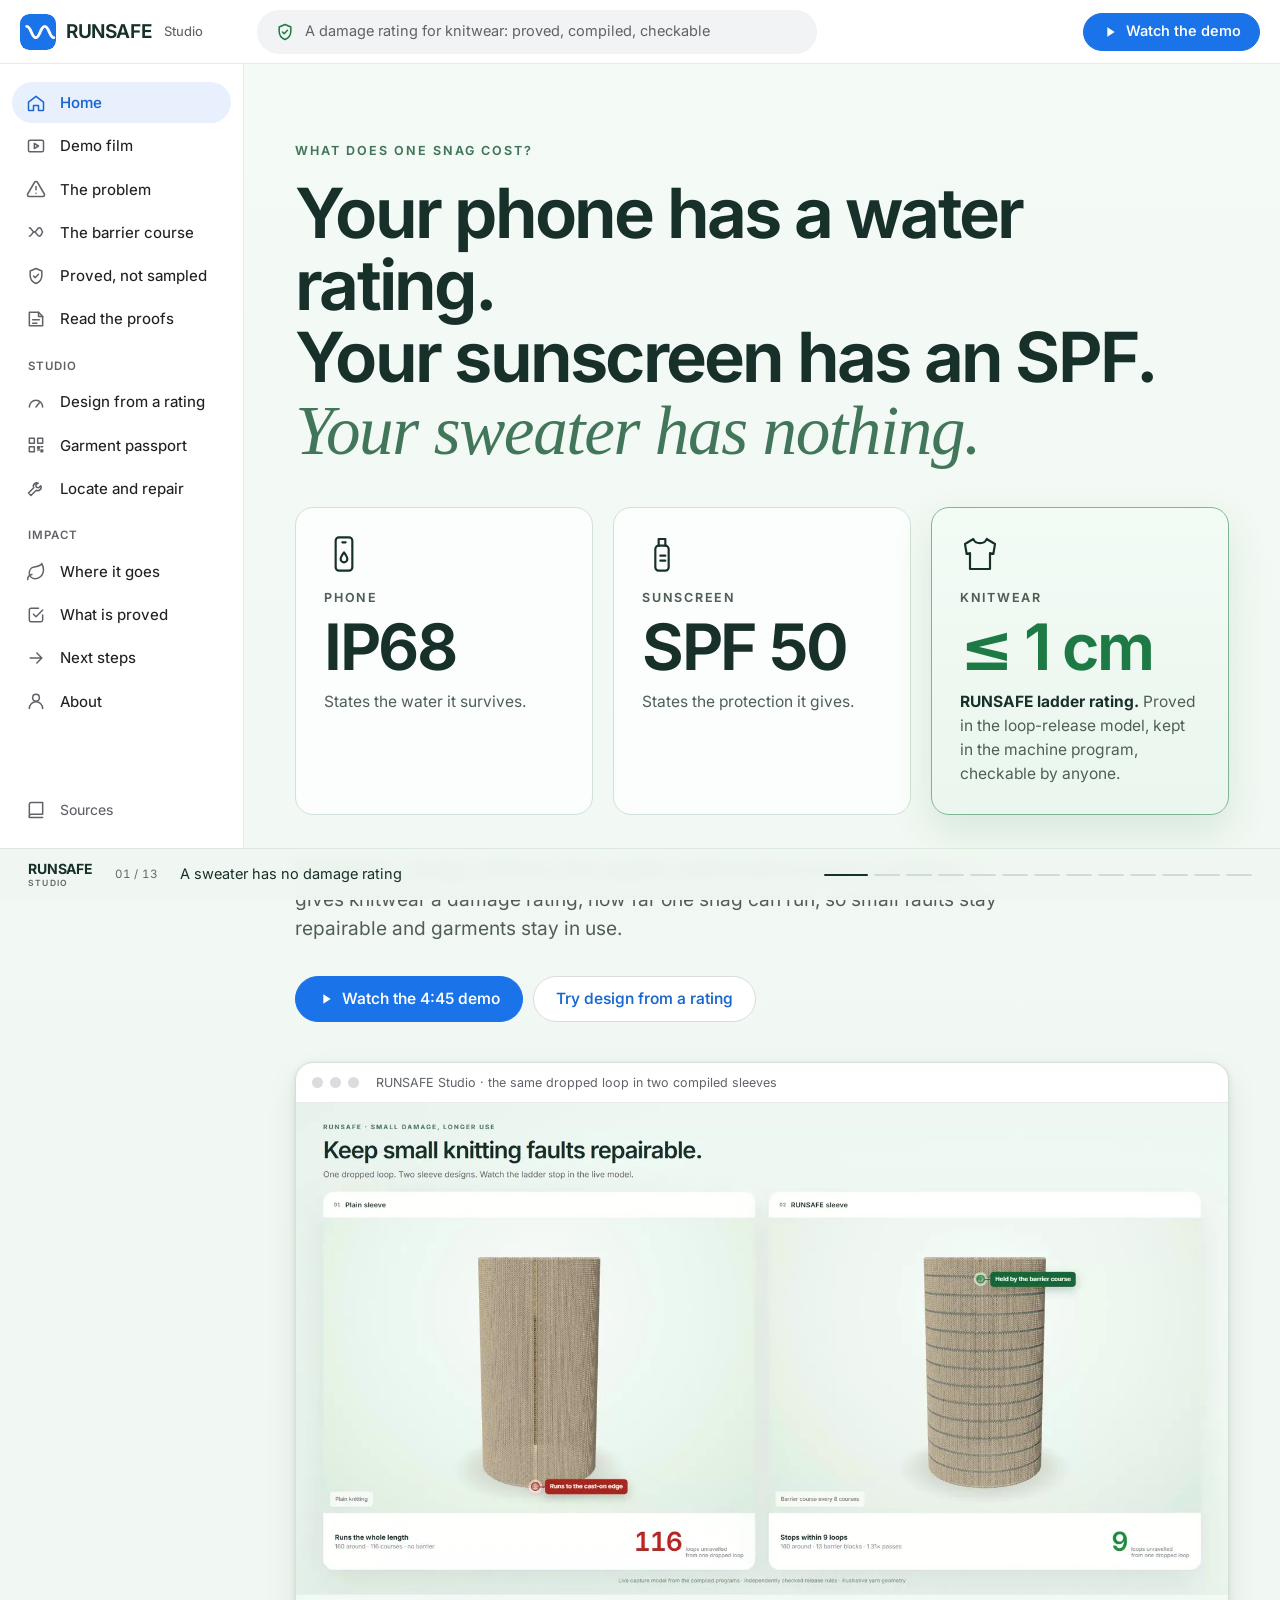
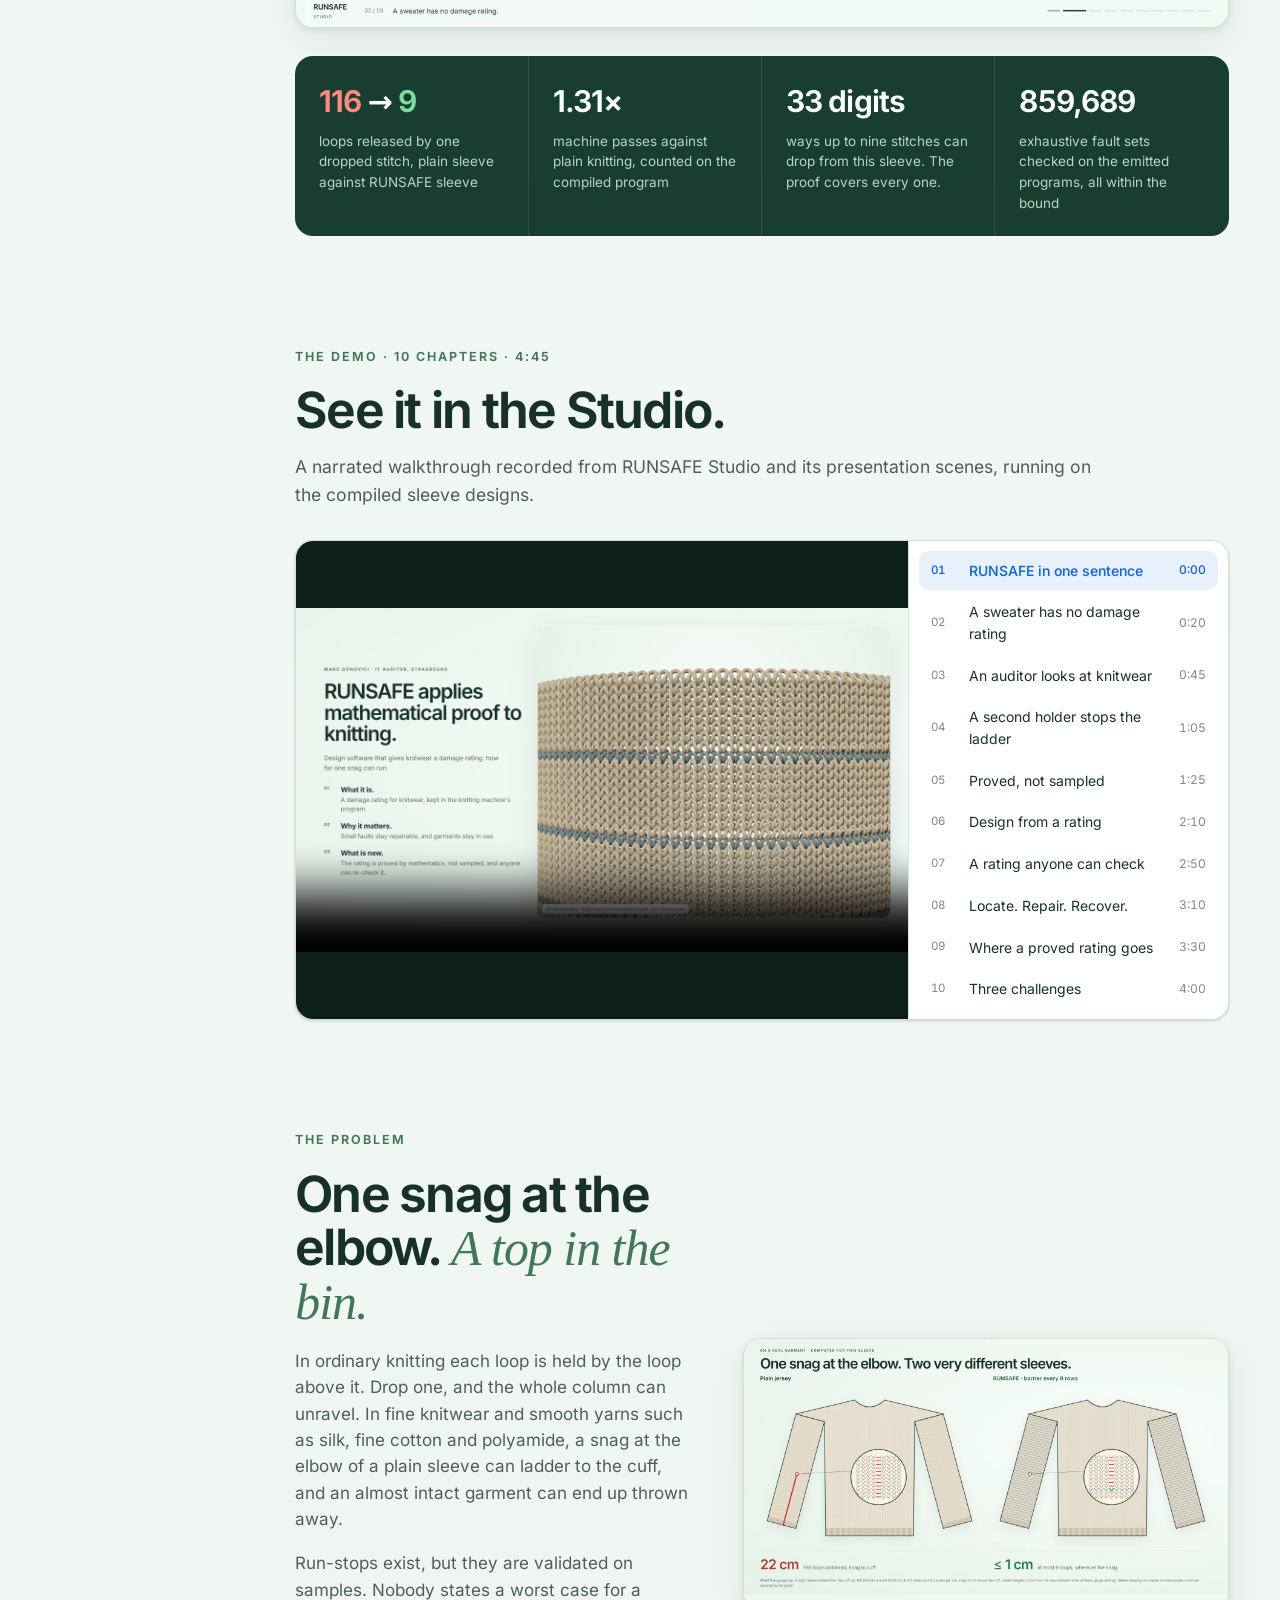
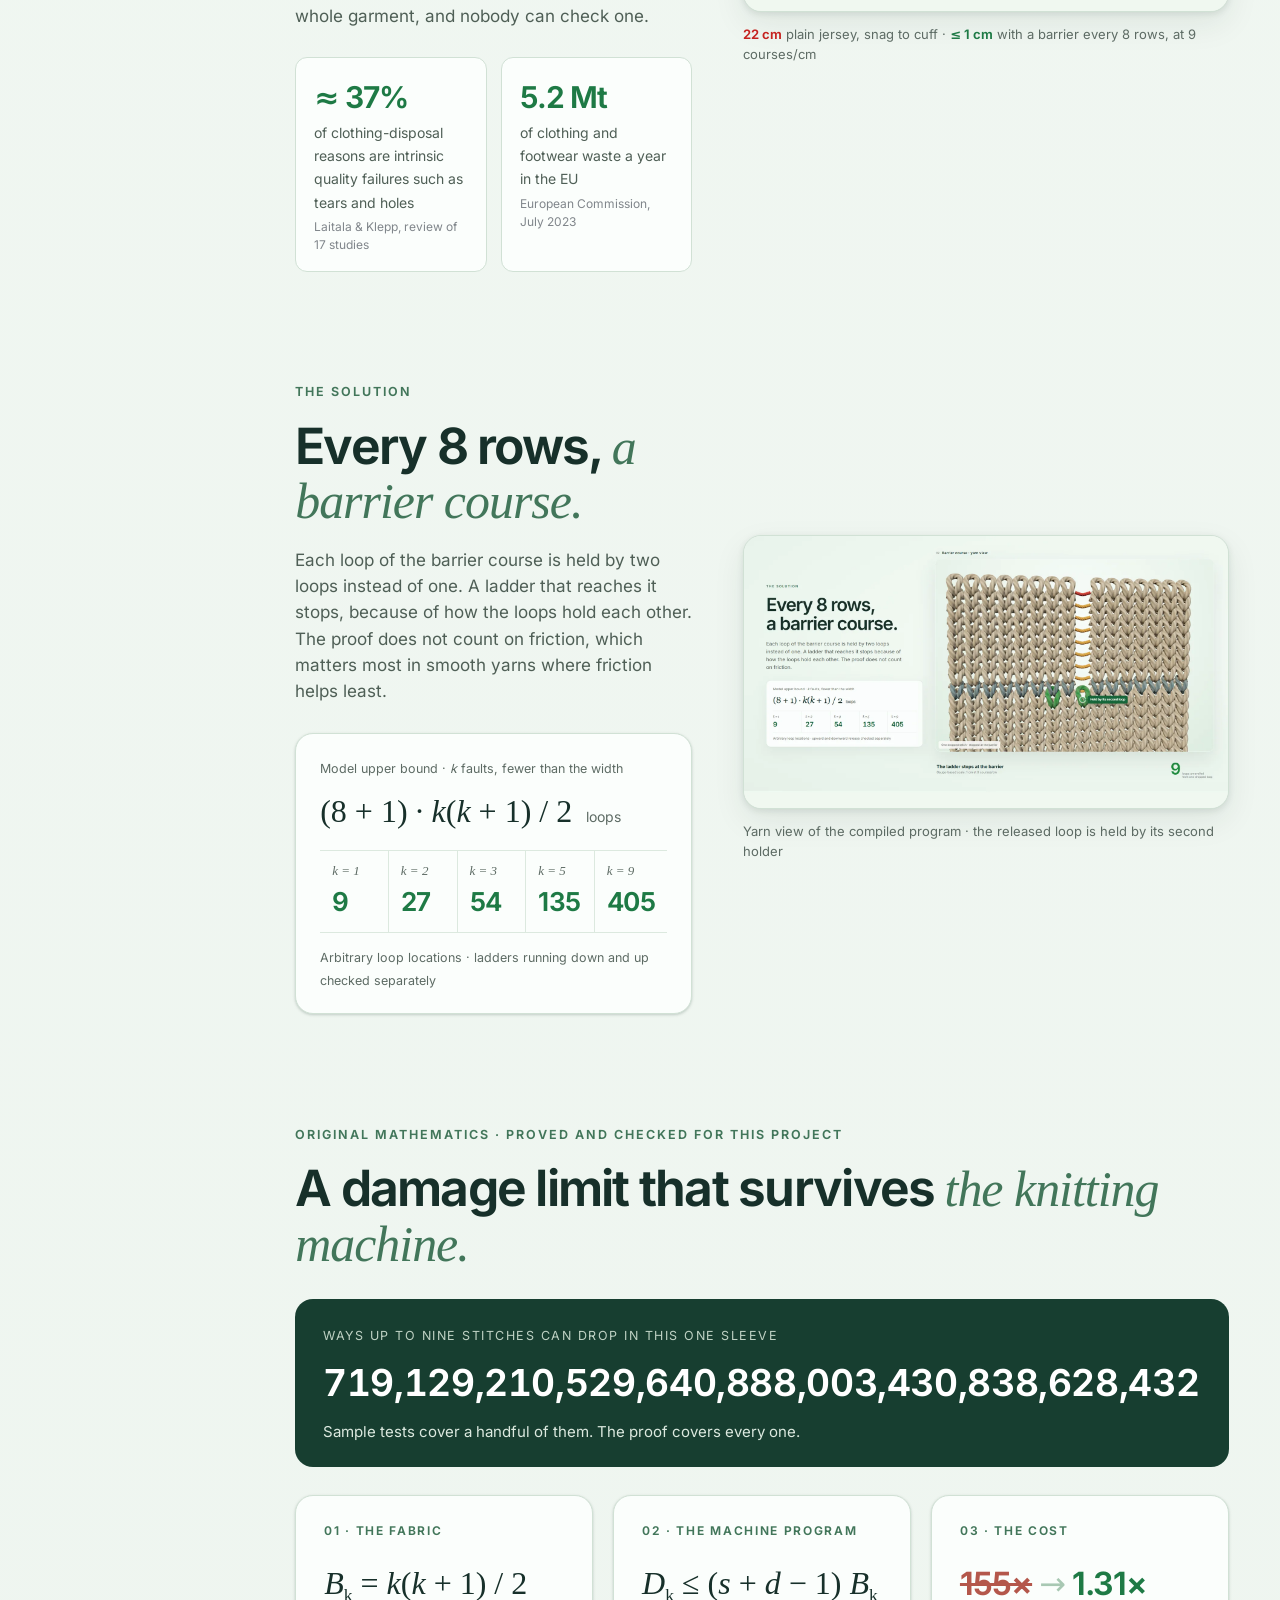
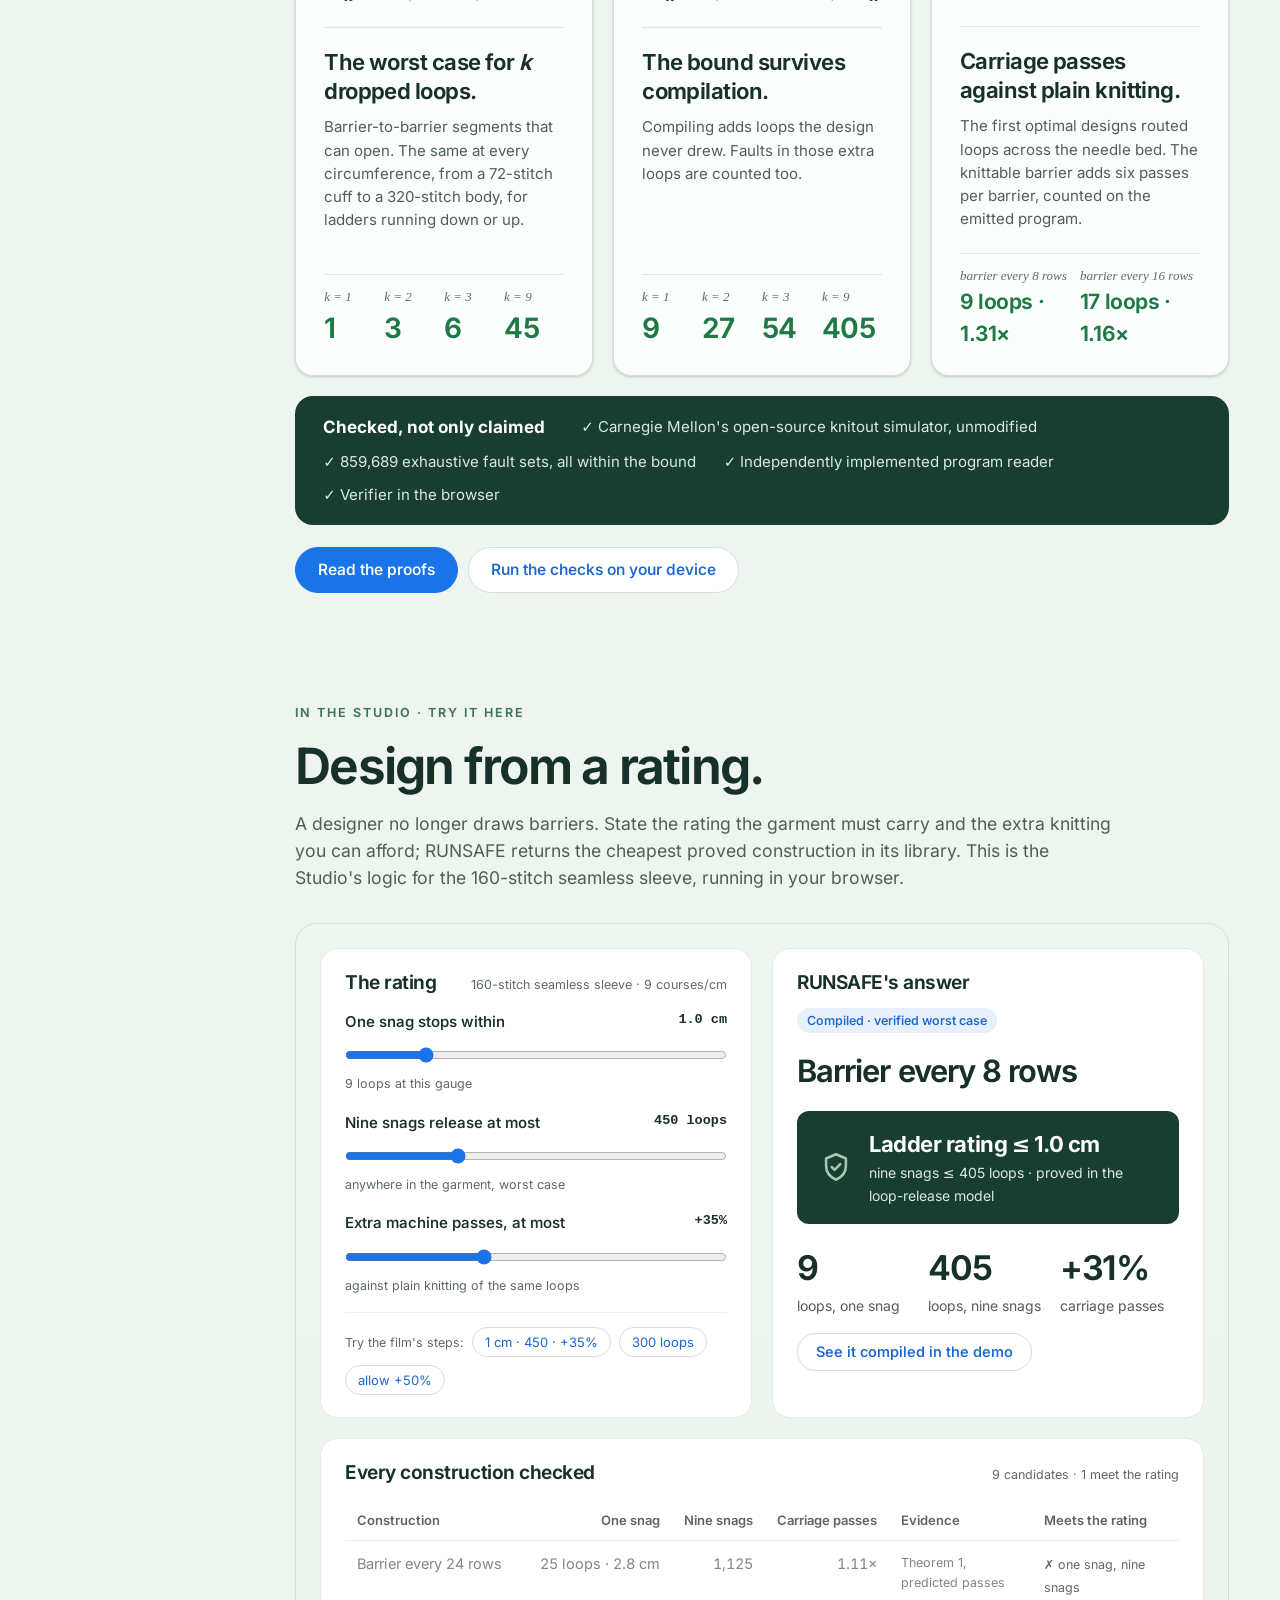
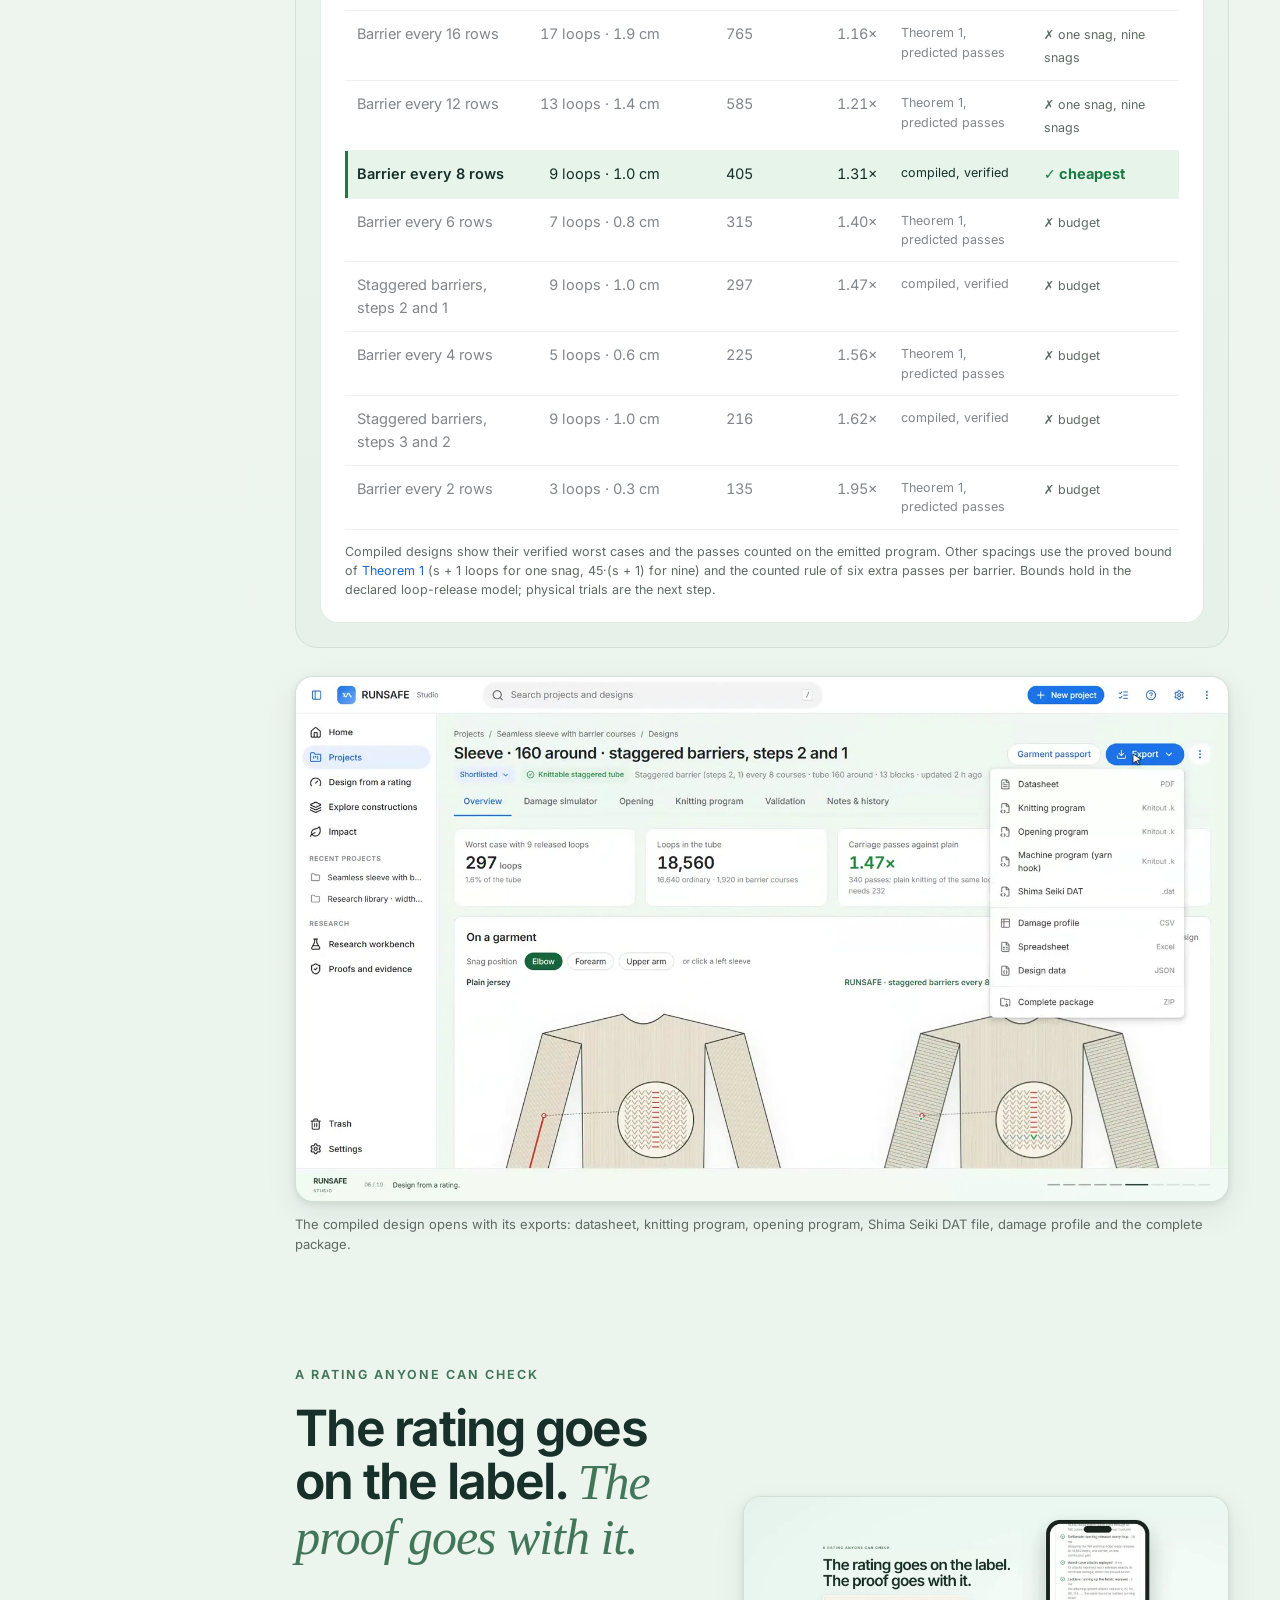
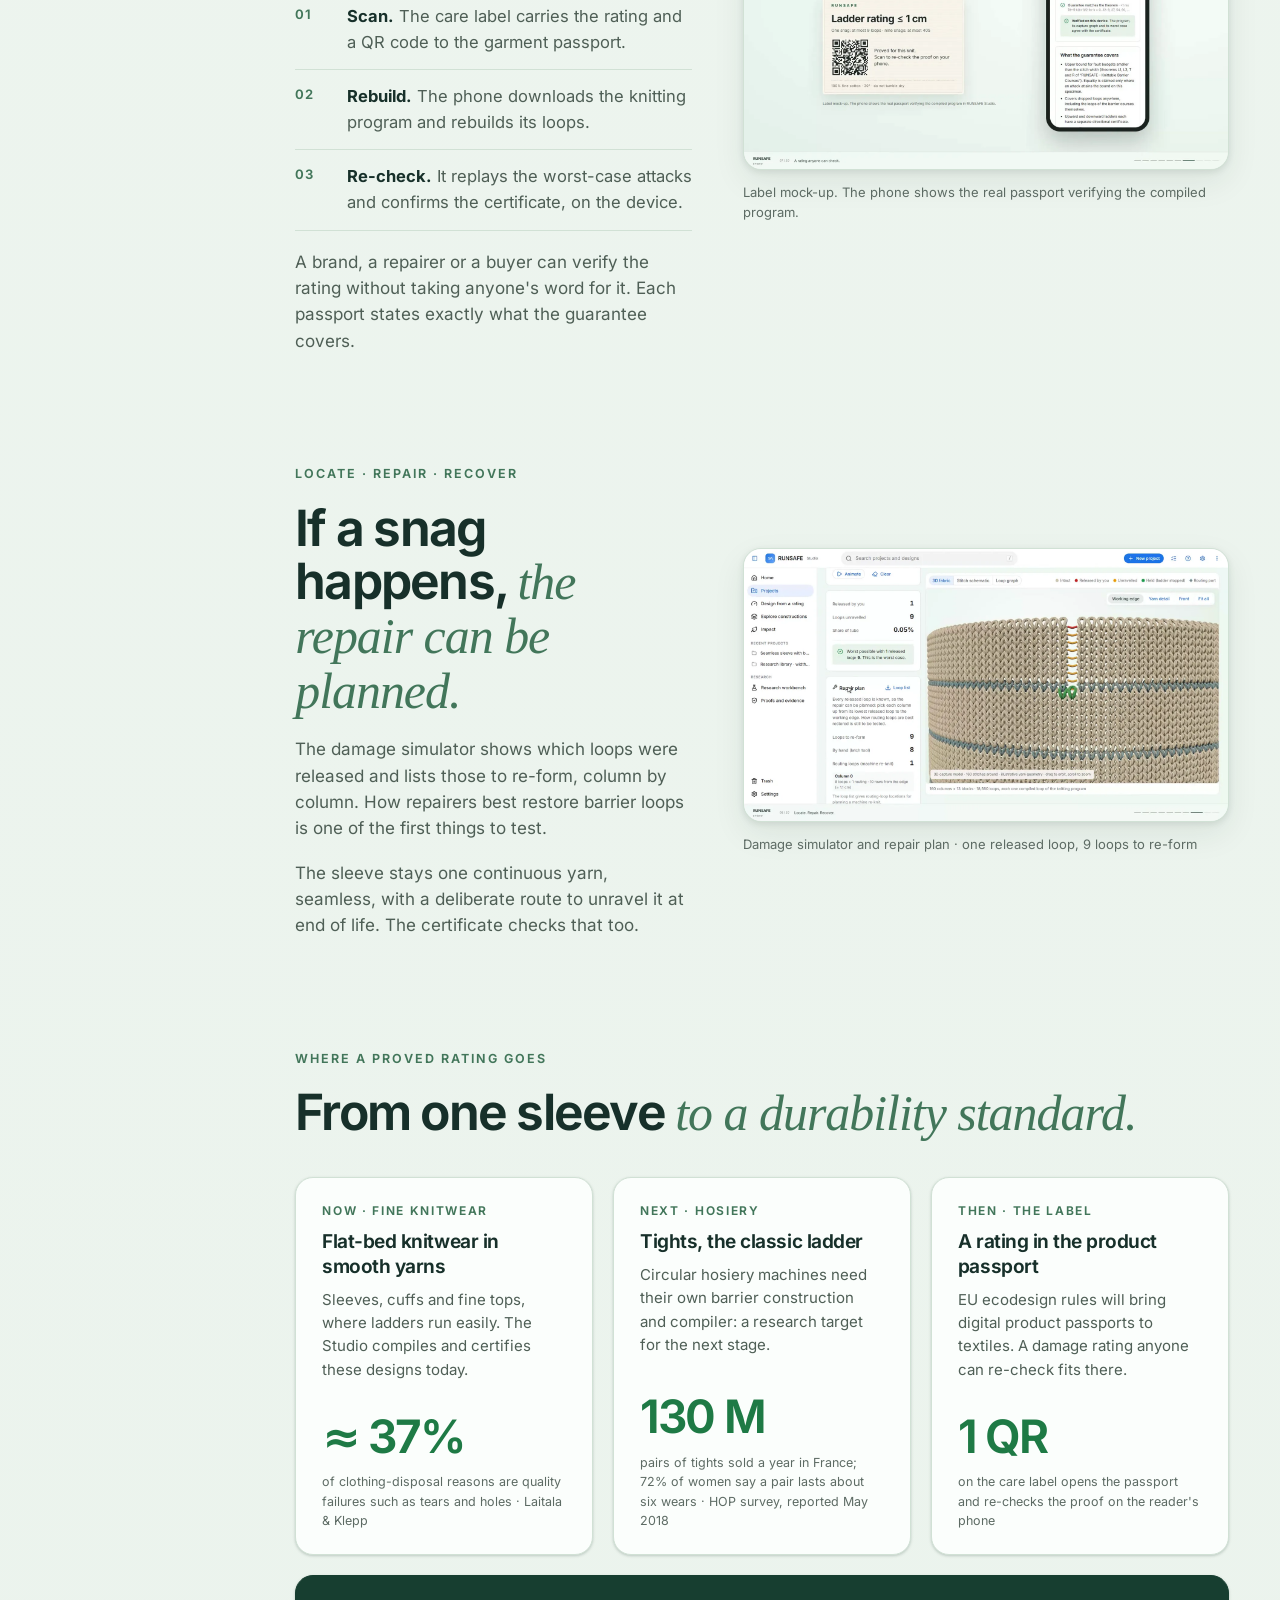
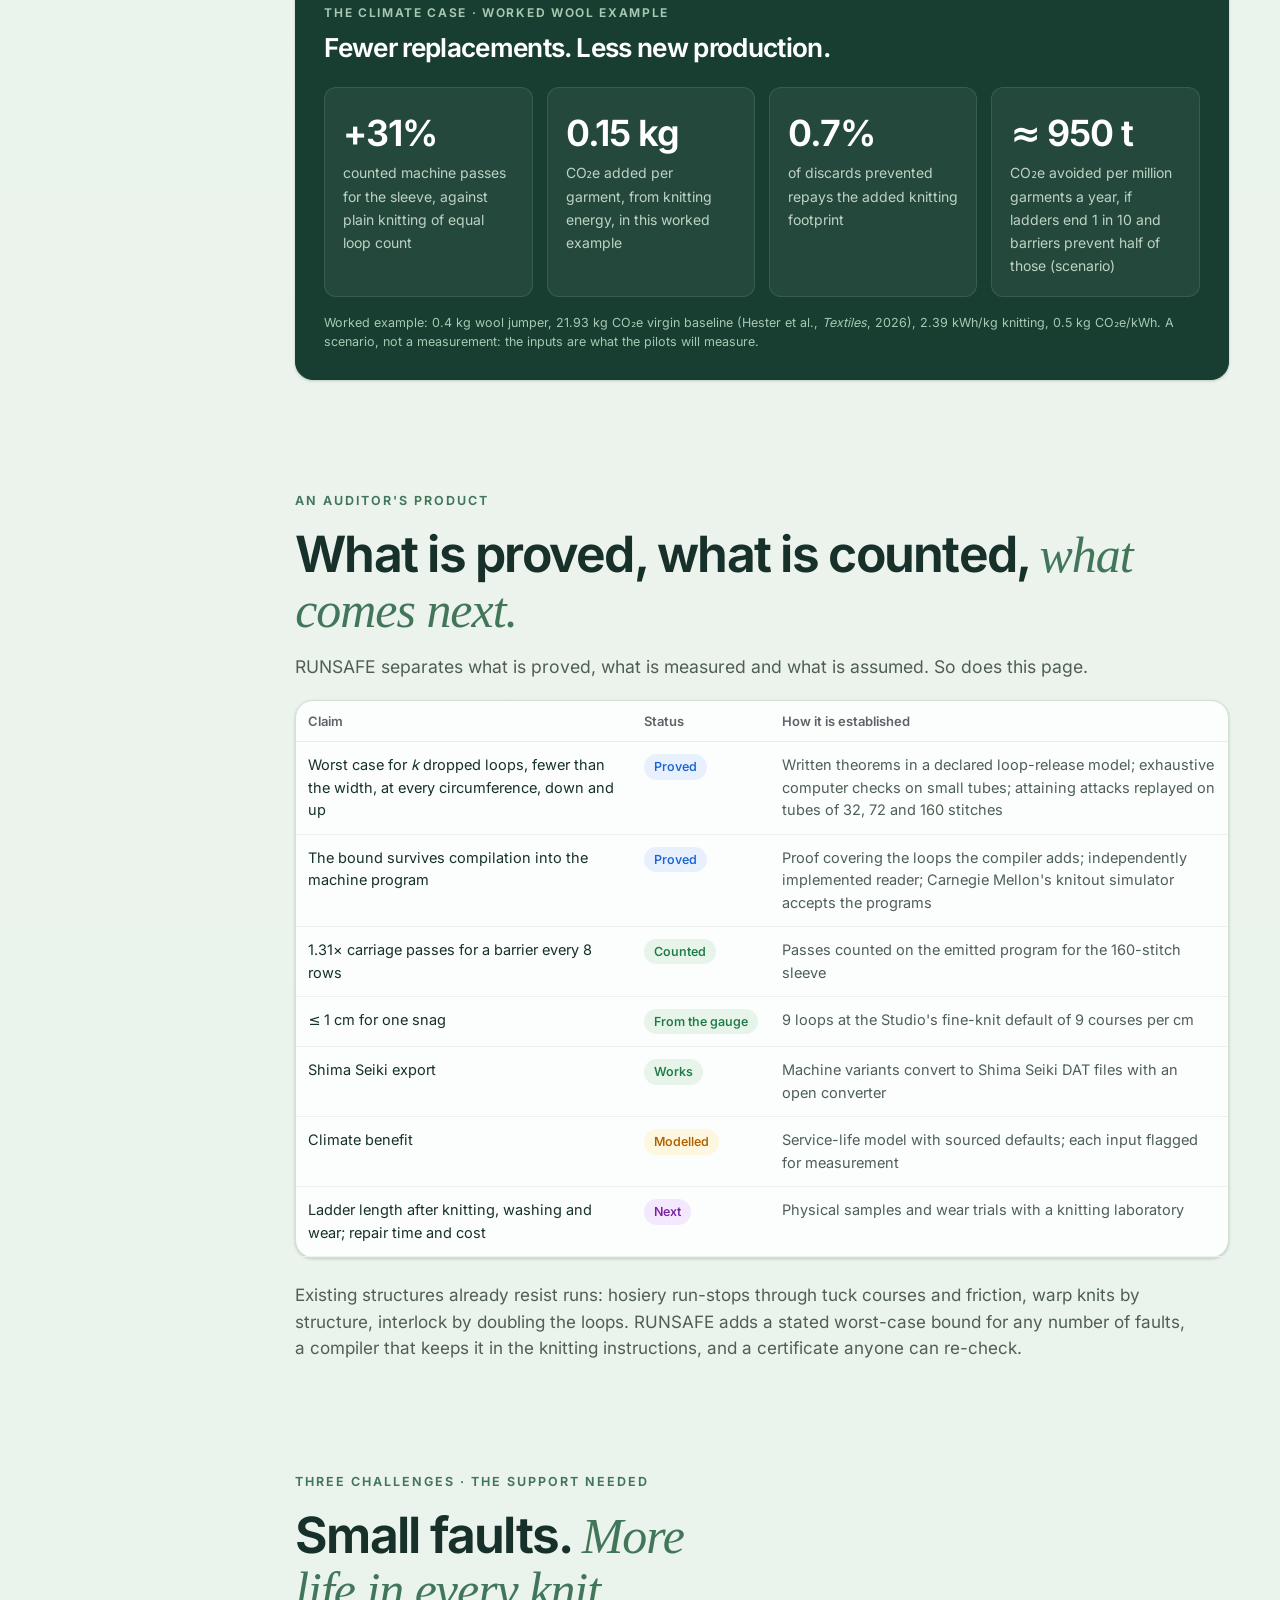
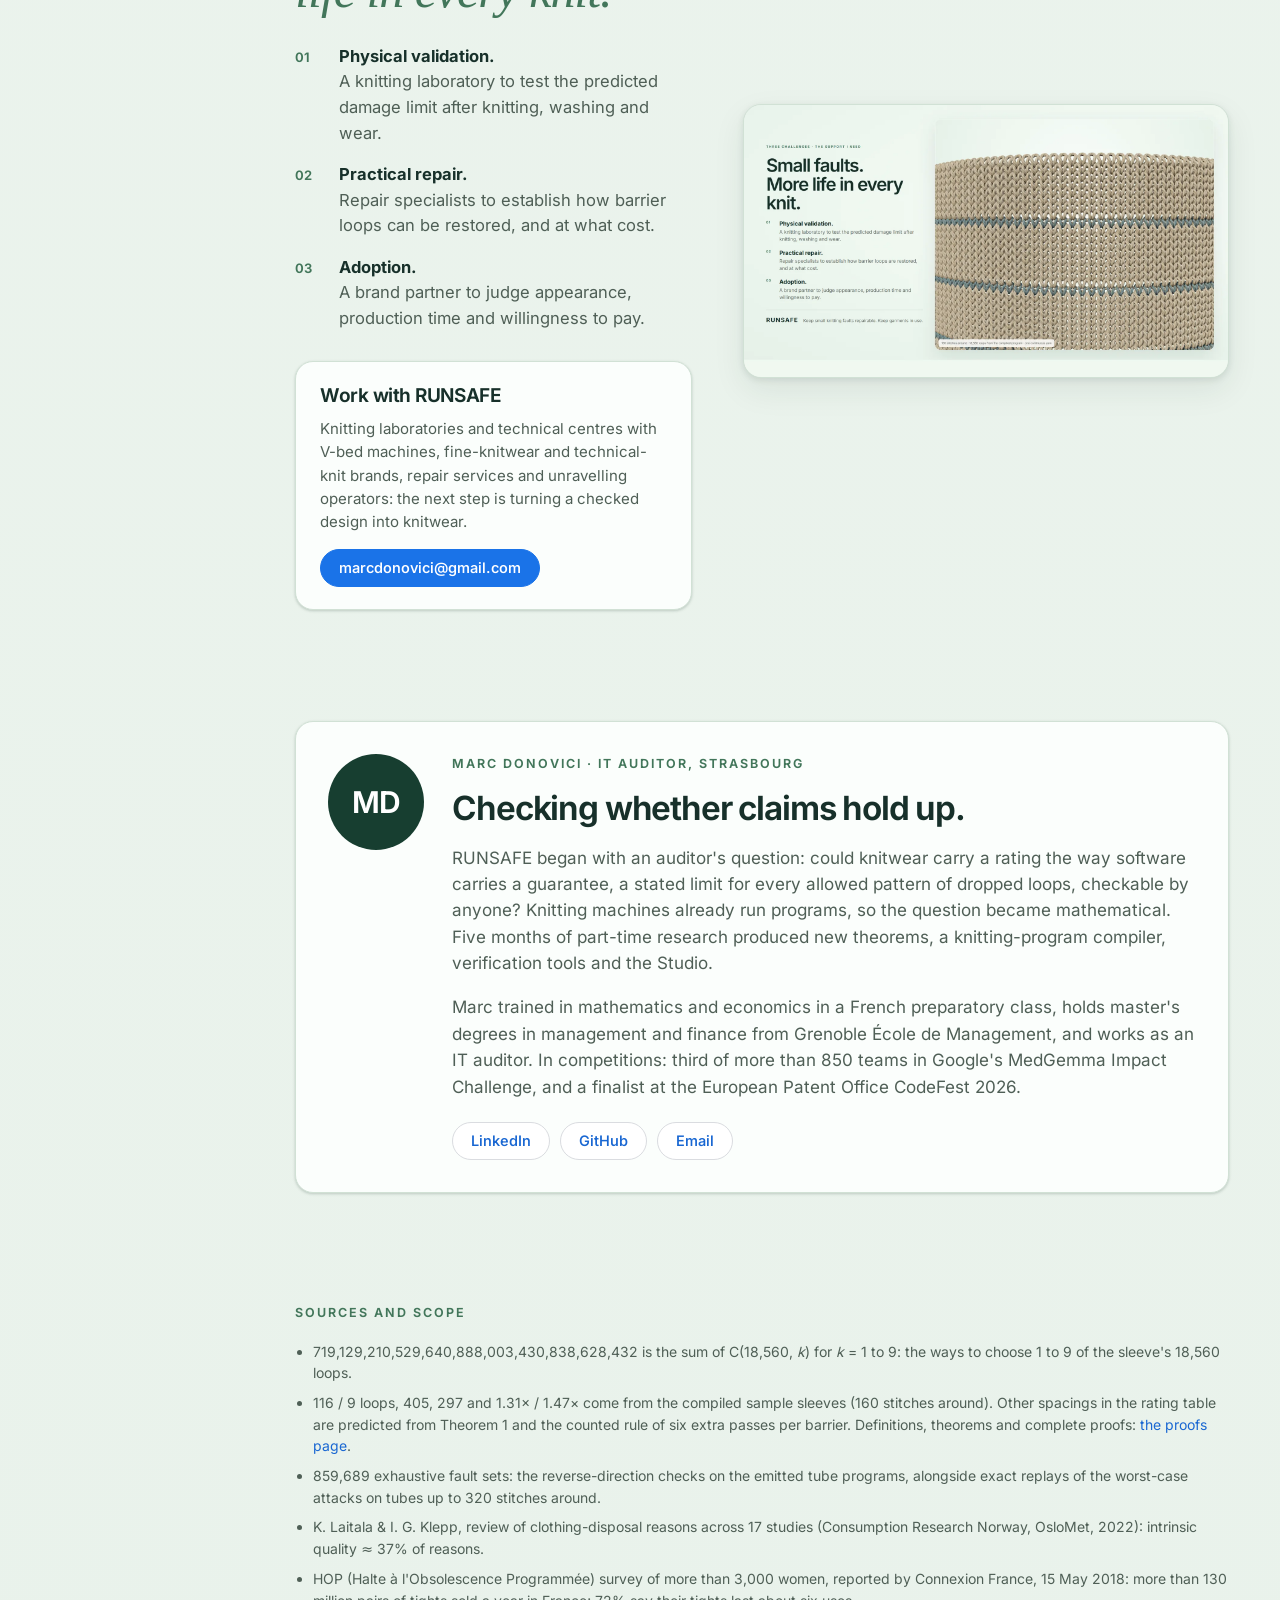
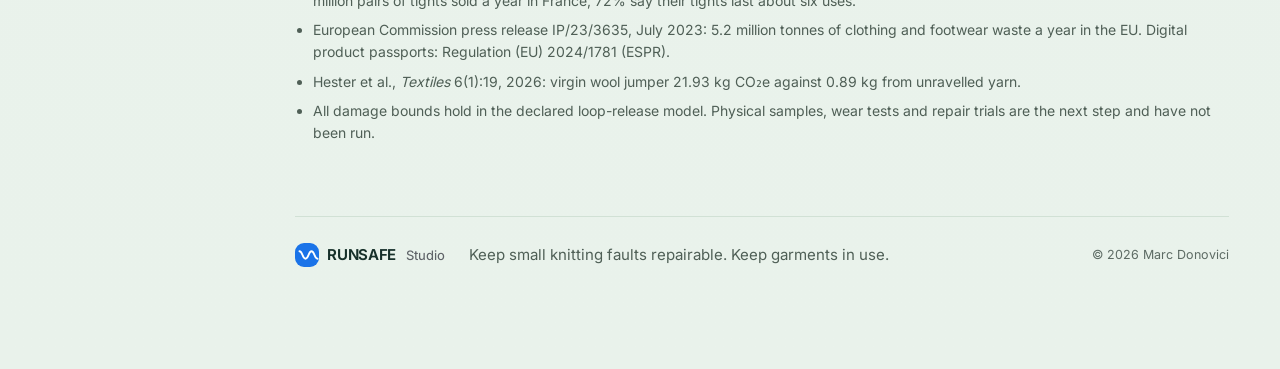
==== commit 7dfd3c56: "Add proofs page and checker" ====
--- a/index.html
+++ b/index.html
@@ -42,6 +42,7 @@
     <a href="#problem"><svg viewBox="0 0 24 24"><path d="M12 9v4M12 17h.01"/><path d="M10.3 3.9L2 18a2 2 0 0 0 1.7 3h16.6a2 2 0 0 0 1.7-3L13.7 3.9a2 2 0 0 0-3.4 0z"/></svg><span>The problem</span></a>
     <a href="#mechanism"><svg viewBox="0 0 24 24"><path d="M4 7c3 0 3 5 6 5s3-5 6-5 3 5 4 5M4 17c3 0 3-5 6-5s3 5 6 5 3-5 4-5"/></svg><span>The barrier course</span></a>
     <a href="#proof"><svg viewBox="0 0 24 24"><path d="M12 3l7 3v5c0 5-3.2 8.4-7 10-3.8-1.6-7-5-7-10V6l7-3z"/><path d="M9 12l2 2 4-4"/></svg><span>Proved, not sampled</span></a>
+    <a href="proofs.html" class="ext"><svg viewBox="0 0 24 24"><path d="M4 4h11l5 5v11H4z"/><path d="M15 4v5h5M8 13h8M8 17h5"/></svg><span>Read the proofs</span></a>
     <div class="section">Studio</div>
     <a href="#rate"><svg viewBox="0 0 24 24"><path d="M4 18a8 8 0 1 1 16 0"/><path d="M12 18l4-5"/></svg><span>Design from a rating</span></a>
     <a href="#passport"><svg viewBox="0 0 24 24"><rect x="4" y="4" width="6" height="6"/><rect x="14" y="4" width="6" height="6"/><rect x="4" y="14" width="6" height="6"/><path d="M14 14h2v2h-2zM18 18h2v2h-2zM14 18h2M18 14h2"/></svg><span>Garment passport</span></a>
@@ -192,6 +193,10 @@
         <span>✓ 859,689 exhaustive fault sets, all within the bound</span>
         <span>✓ Independently implemented program reader</span>
         <span>✓ Verifier in the browser</span>
+      </div>
+      <div class="cta-row">
+        <a class="btn primary big" href="proofs.html">Read the proofs</a>
+        <a class="btn outline big" href="proofs.html#checks">Run the checks on your device</a>
       </div>
     </section>
 
@@ -236,7 +241,7 @@
               <tbody id="t-body"></tbody>
             </table>
           </div>
-          <p class="hint foot">Compiled designs show their verified worst cases and the passes counted on the emitted program. Other spacings use the proved bound (s + 1 loops for one snag, 45·(s + 1) for nine) and the counted rule of six extra passes per barrier. Bounds hold in the declared loop-release model; physical trials are the next step.</p>
+          <p class="hint foot">Compiled designs show their verified worst cases and the passes counted on the emitted program. Other spacings use the proved bound of <a href="proofs.html#t1">Theorem 1</a> (s + 1 loops for one snag, 45·(s + 1) for nine) and the counted rule of six extra passes per barrier. Bounds hold in the declared loop-release model; physical trials are the next step.</p>
         </div>
       </div>
       <figure class="shot wide">
@@ -387,7 +392,7 @@
       <p class="eyebrow">Sources and scope</p>
       <ul>
         <li>719,129,210,529,640,888,003,430,838,628,432 is the sum of C(18,560, <i>k</i>) for <i>k</i> = 1 to 9: the ways to choose 1 to 9 of the sleeve's 18,560 loops.</li>
-        <li>116 / 9 loops, 405, 297 and 1.31× / 1.47× come from the compiled sample sleeves (160 stitches around). Other spacings in the rating table are predicted from theorem L1 and the counted rule of six extra passes per barrier.</li>
+        <li>116 / 9 loops, 405, 297 and 1.31× / 1.47× come from the compiled sample sleeves (160 stitches around). Other spacings in the rating table are predicted from Theorem 1 and the counted rule of six extra passes per barrier. Definitions, theorems and complete proofs: <a href="proofs.html">the proofs page</a>.</li>
         <li>859,689 exhaustive fault sets: the reverse-direction checks on the emitted tube programs, alongside exact replays of the worst-case attacks on tubes up to 320 stitches around.</li>
         <li>K. Laitala &amp; I. G. Klepp, review of clothing-disposal reasons across 17 studies (Consumption Research Norway, OsloMet, 2022): intrinsic quality ≈ 37% of reasons.</li>
         <li>HOP (Halte à l'Obsolescence Programmée) survey of more than 3,000 women, reported by Connexion France, 15 May 2018: more than 130 million pairs of tights sold a year in France; 72% say their tights last about six uses.</li>
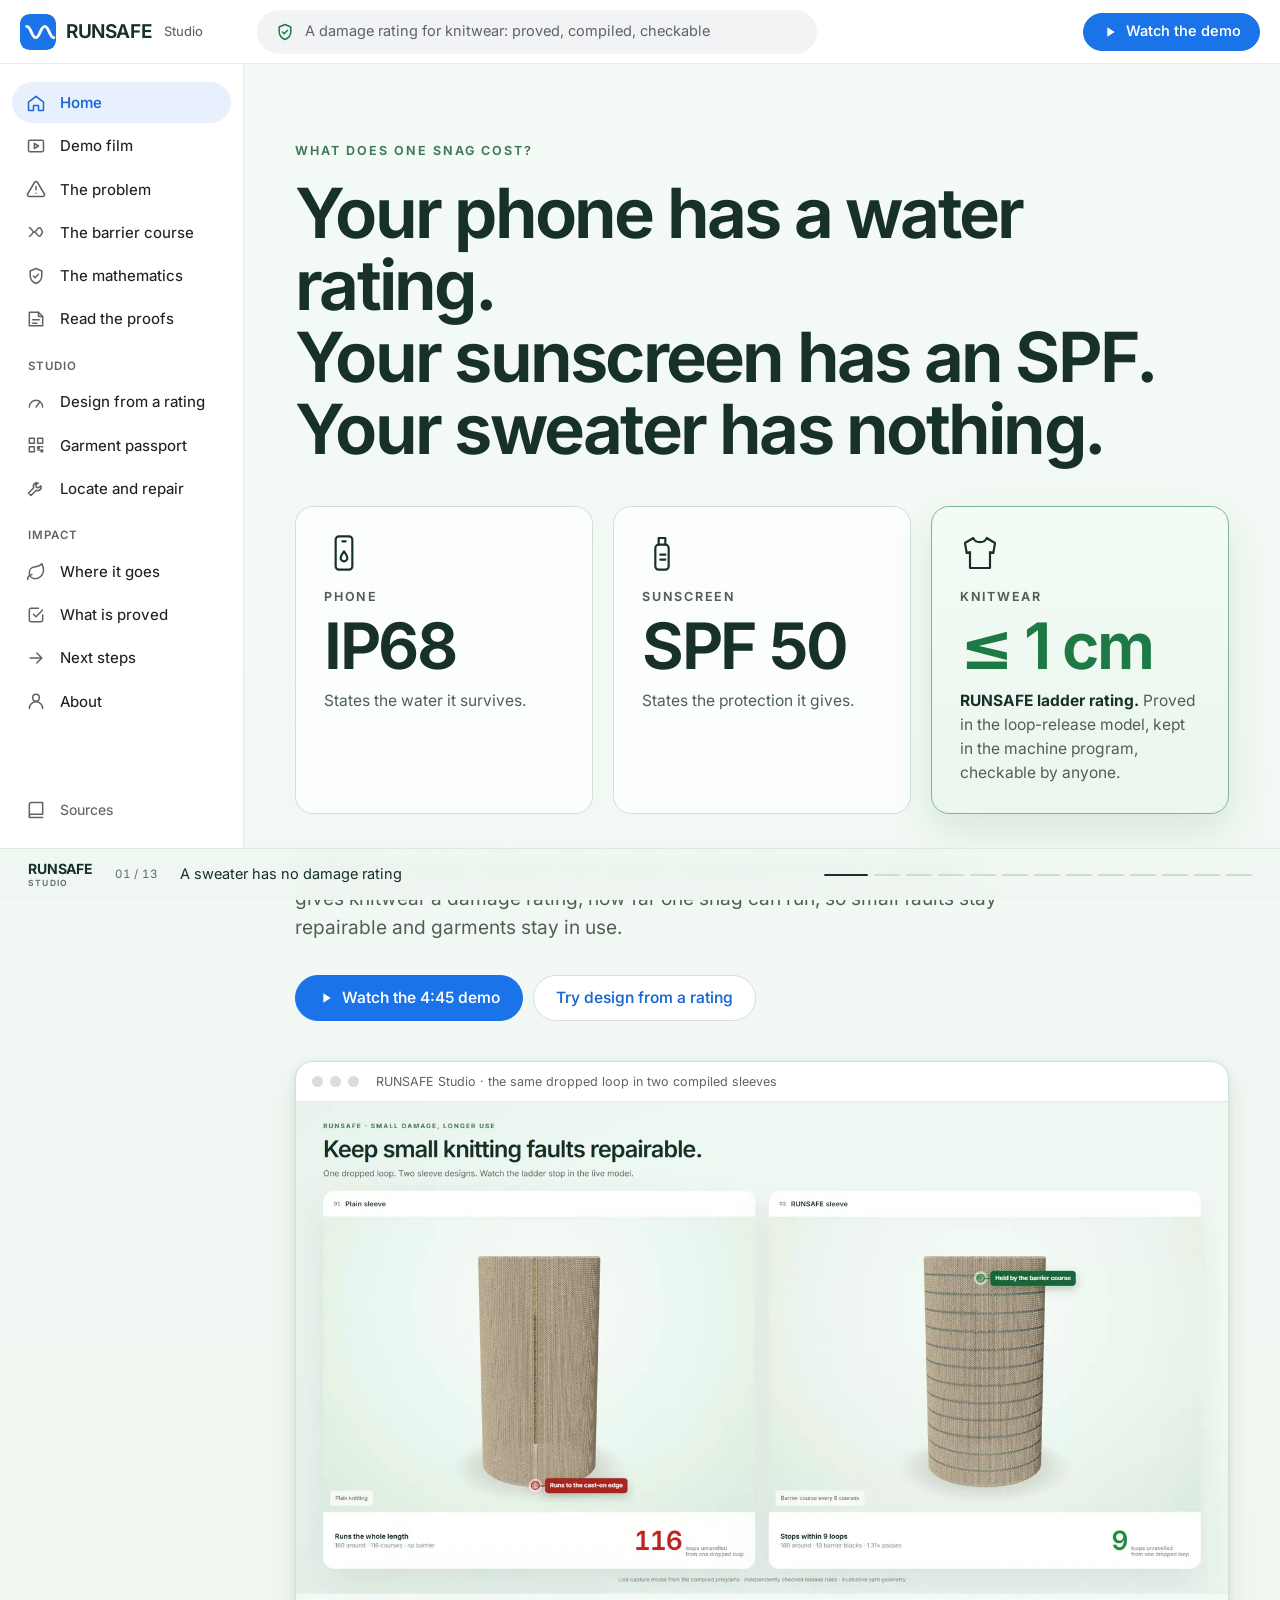
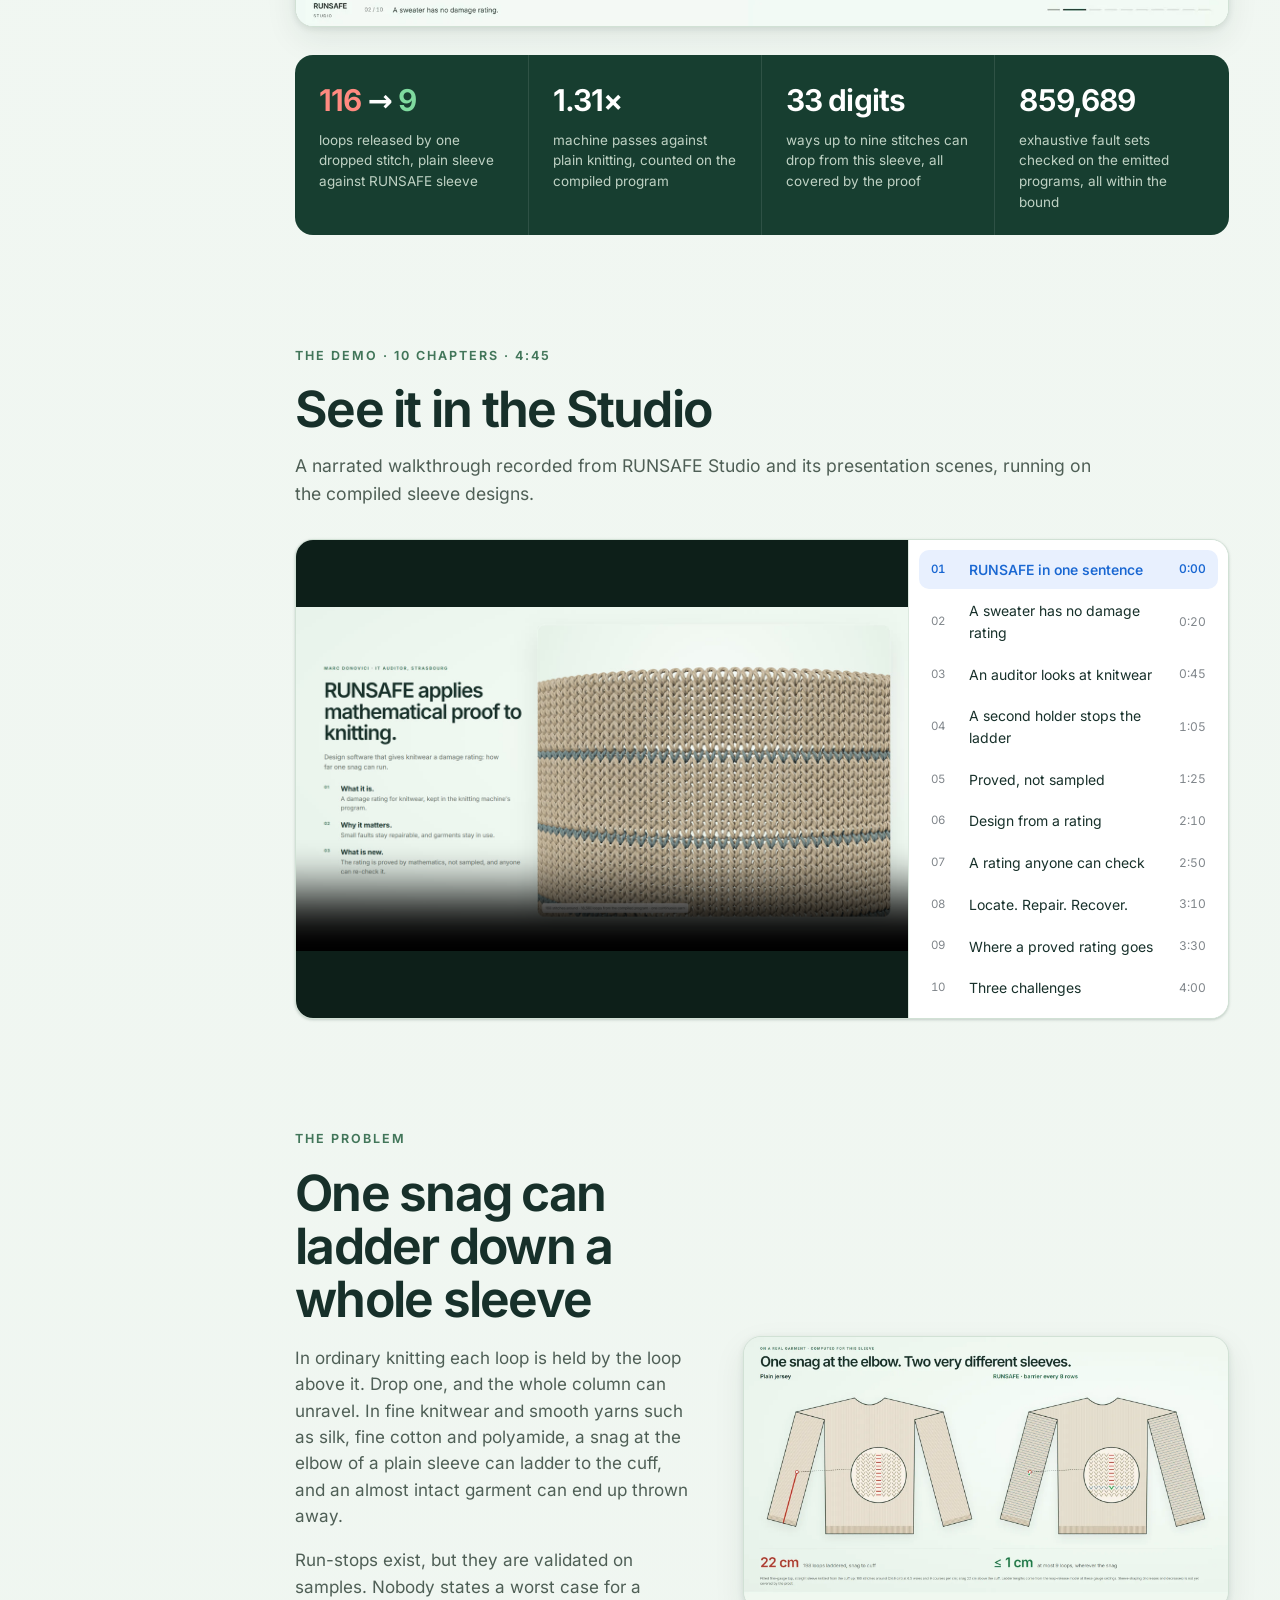
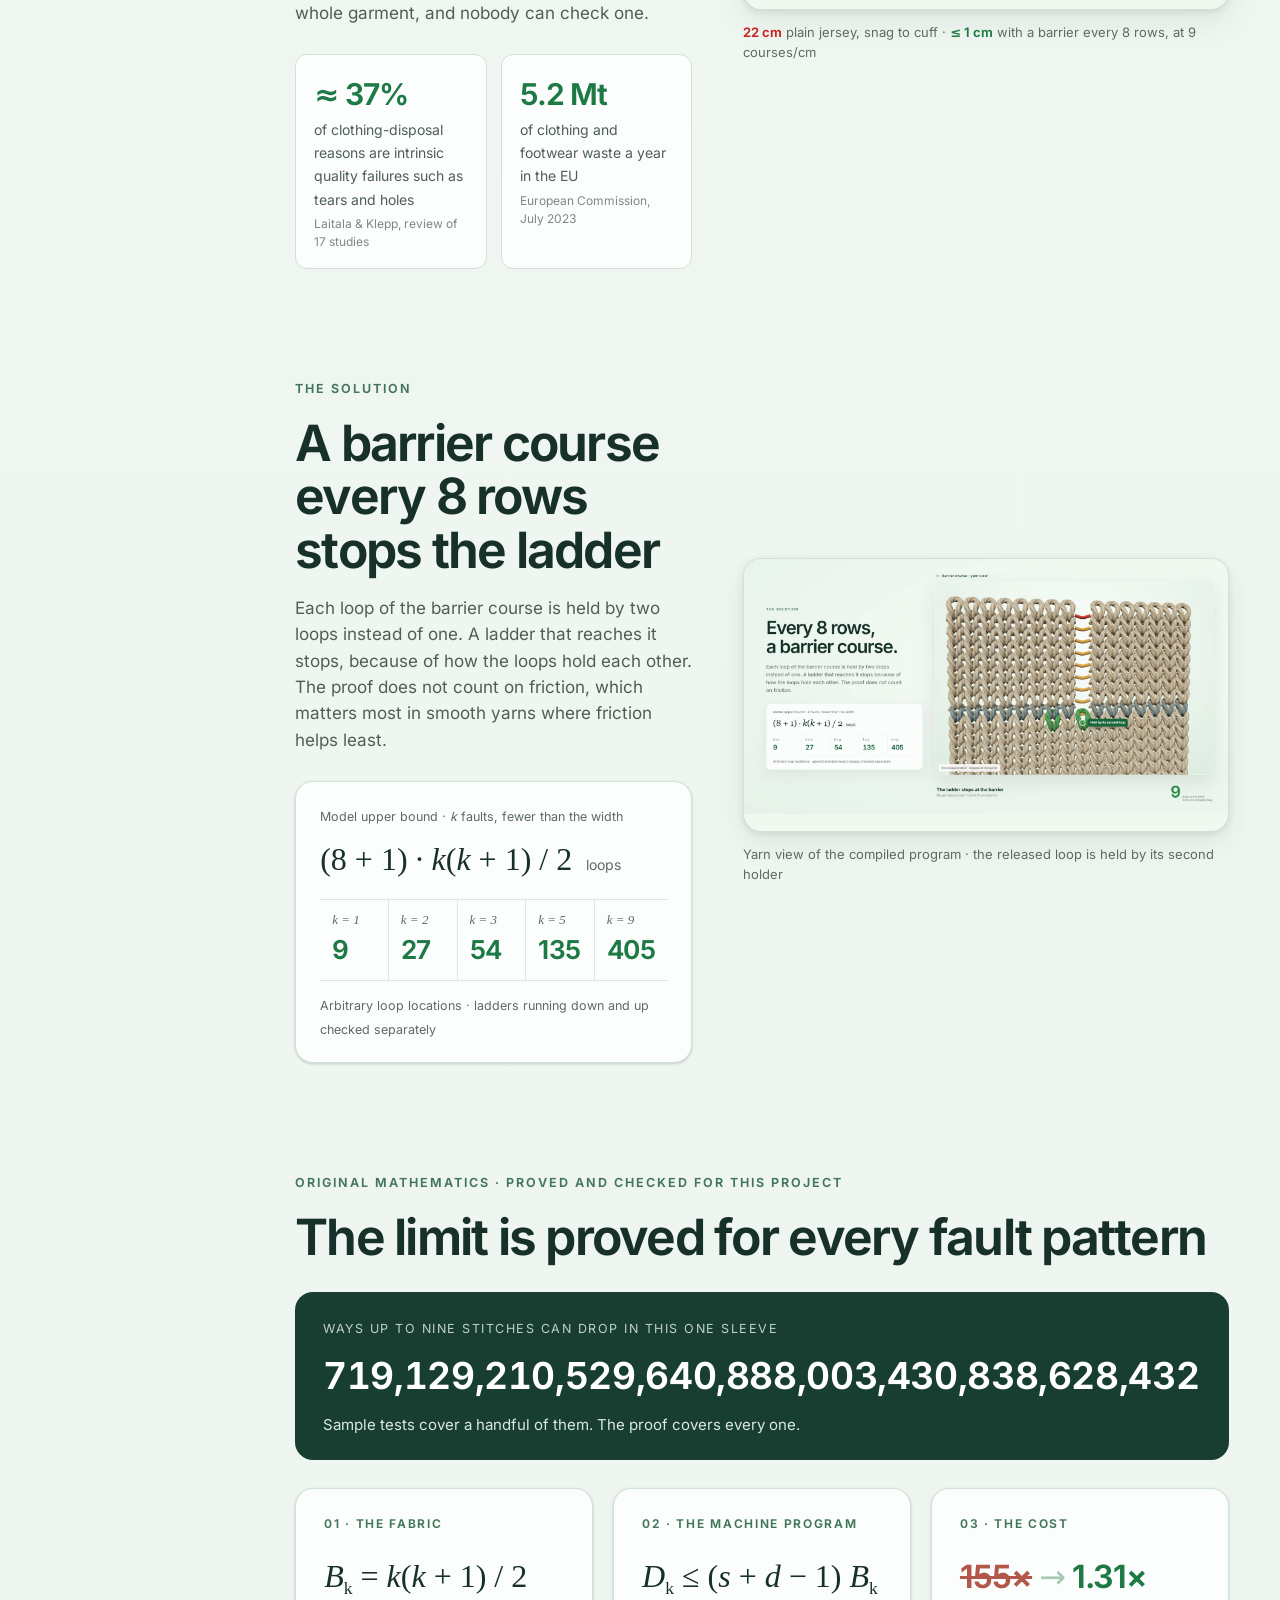
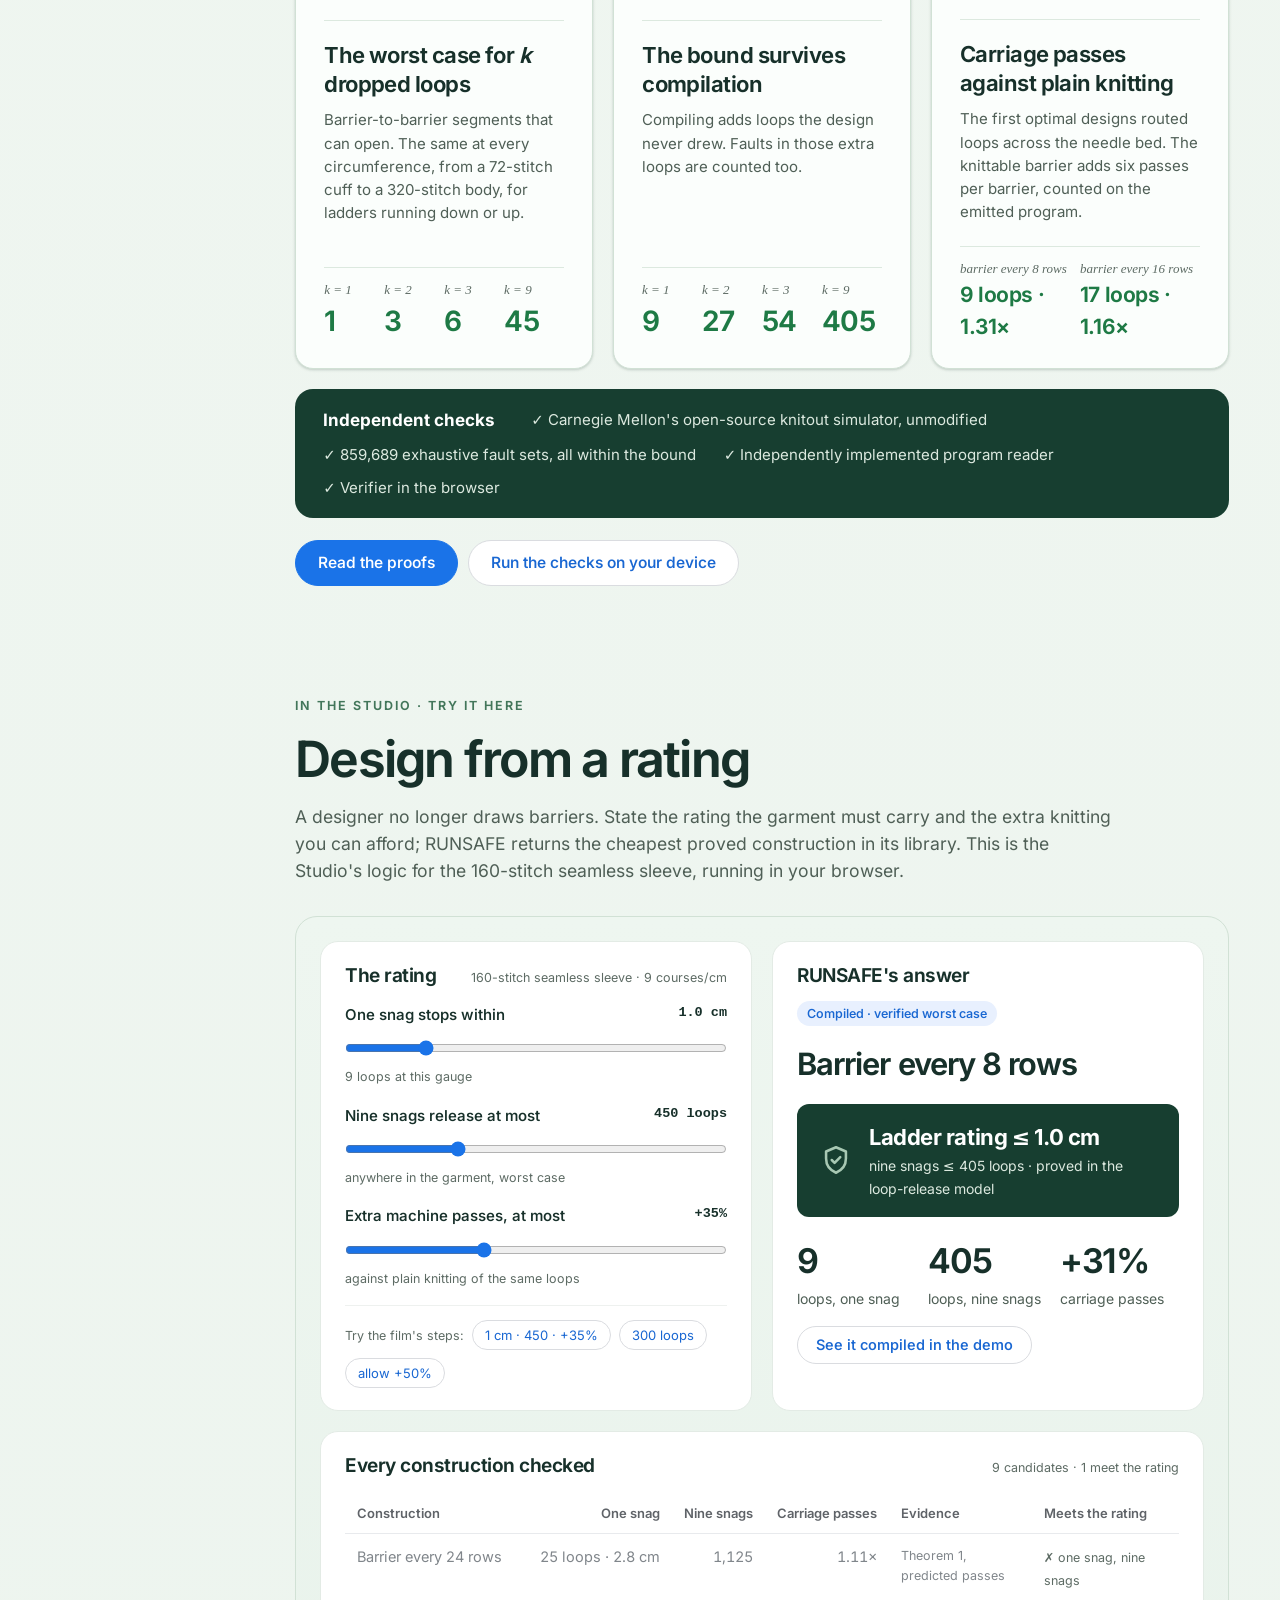
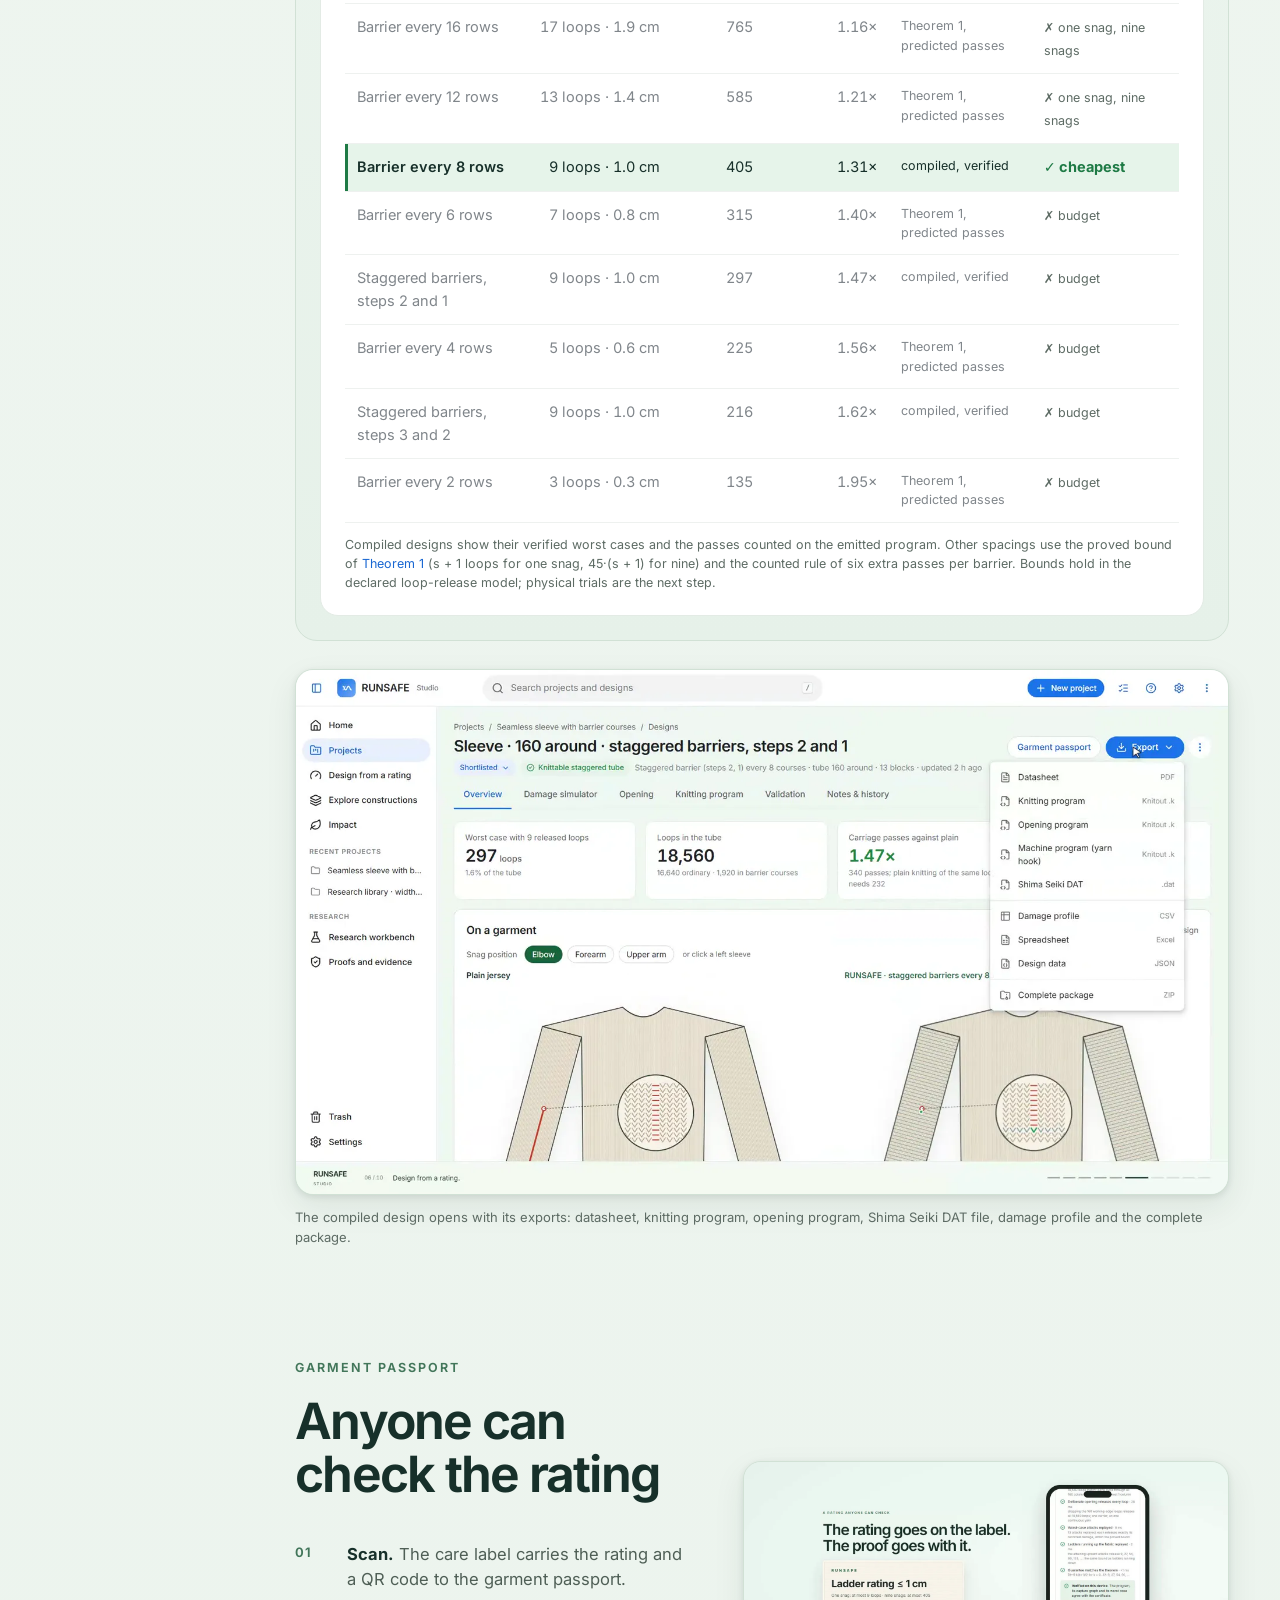
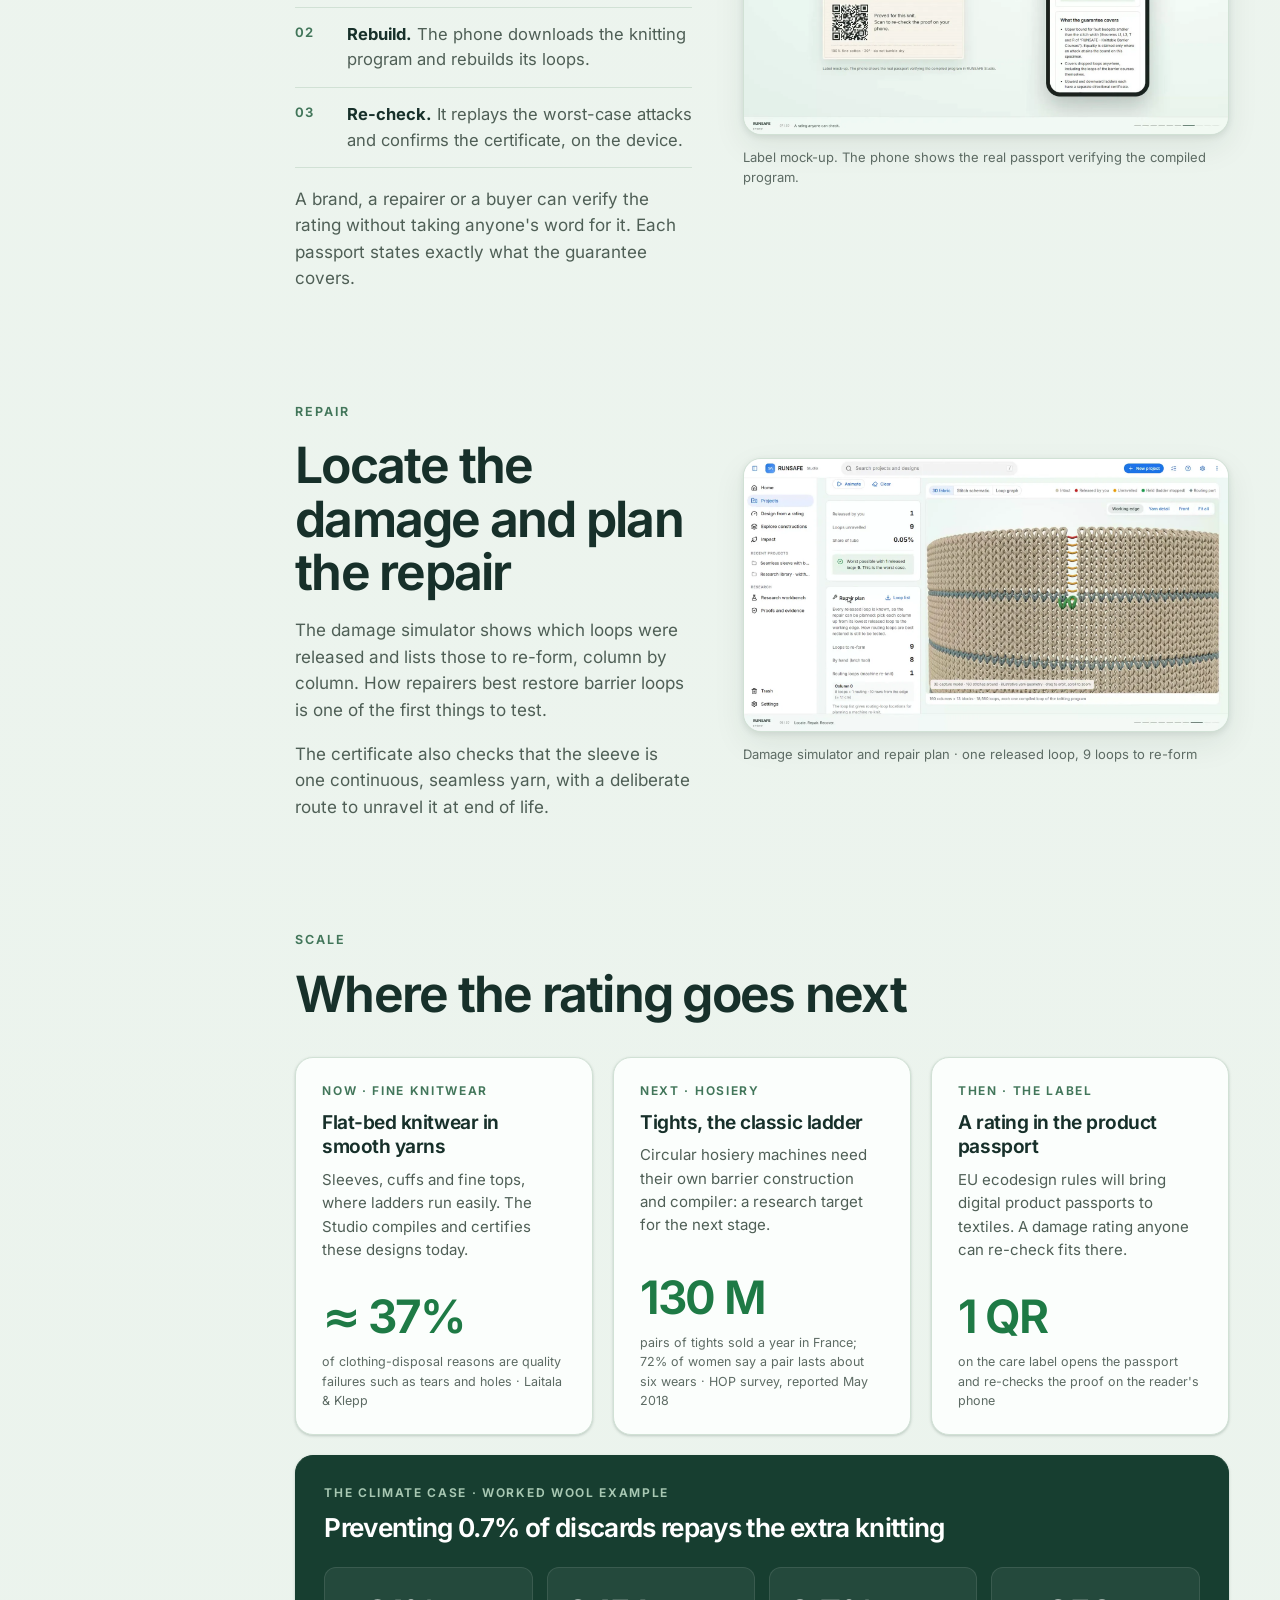
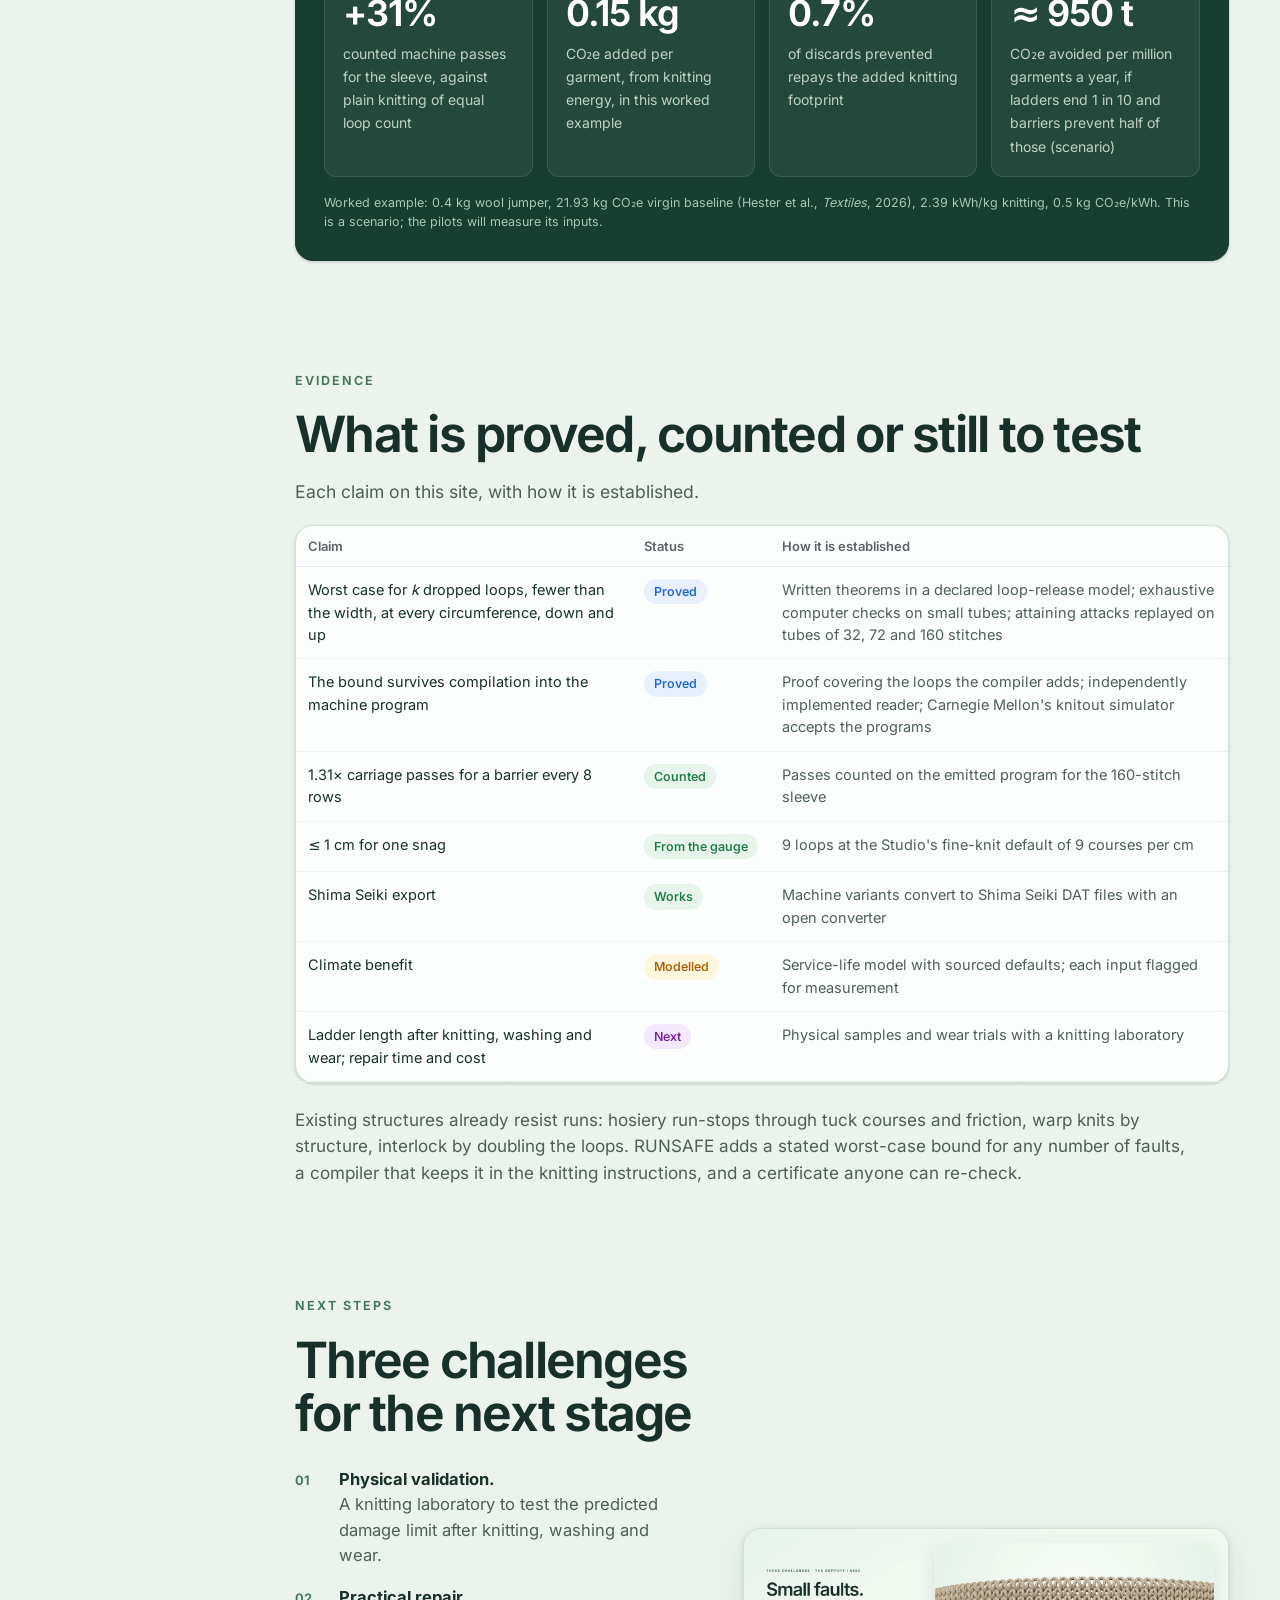
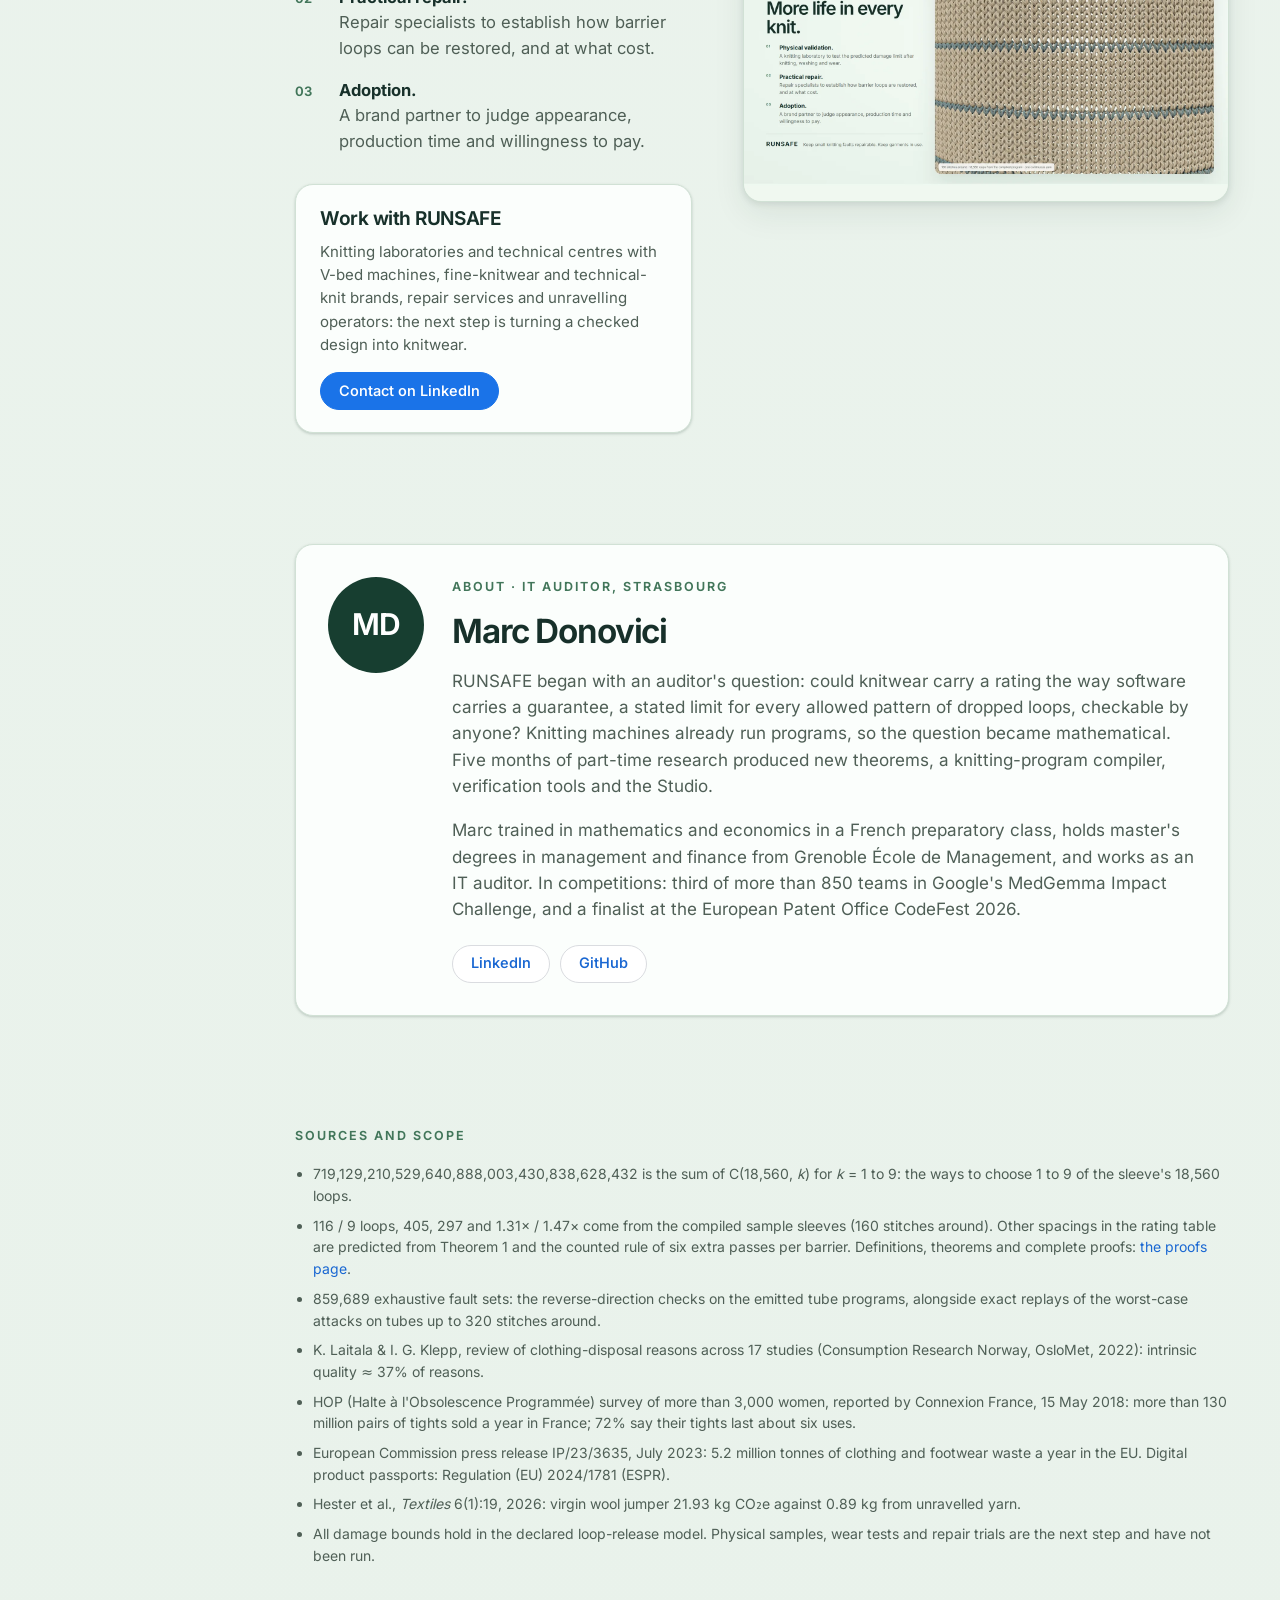
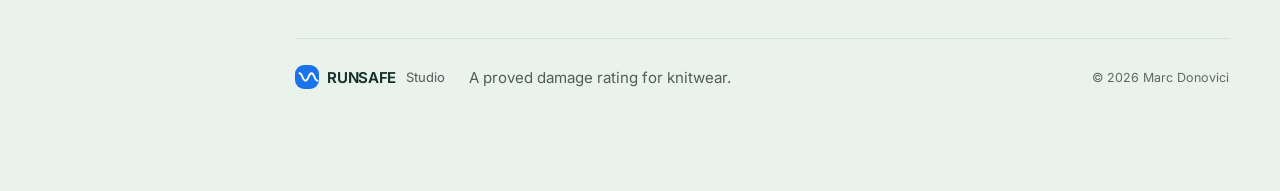
==== commit 17a619c8: "Plain titles, copy pass, remove email" ====
--- a/index.html
+++ b/index.html
@@ -41,7 +41,7 @@
     <a href="#demo"><svg viewBox="0 0 24 24"><rect x="3" y="5" width="18" height="14" rx="2"/><path d="M10 9v6l5-3z"/></svg><span>Demo film</span></a>
     <a href="#problem"><svg viewBox="0 0 24 24"><path d="M12 9v4M12 17h.01"/><path d="M10.3 3.9L2 18a2 2 0 0 0 1.7 3h16.6a2 2 0 0 0 1.7-3L13.7 3.9a2 2 0 0 0-3.4 0z"/></svg><span>The problem</span></a>
     <a href="#mechanism"><svg viewBox="0 0 24 24"><path d="M4 7c3 0 3 5 6 5s3-5 6-5 3 5 4 5M4 17c3 0 3-5 6-5s3 5 6 5 3-5 4-5"/></svg><span>The barrier course</span></a>
-    <a href="#proof"><svg viewBox="0 0 24 24"><path d="M12 3l7 3v5c0 5-3.2 8.4-7 10-3.8-1.6-7-5-7-10V6l7-3z"/><path d="M9 12l2 2 4-4"/></svg><span>Proved, not sampled</span></a>
+    <a href="#proof"><svg viewBox="0 0 24 24"><path d="M12 3l7 3v5c0 5-3.2 8.4-7 10-3.8-1.6-7-5-7-10V6l7-3z"/><path d="M9 12l2 2 4-4"/></svg><span>The mathematics</span></a>
     <a href="proofs.html" class="ext"><svg viewBox="0 0 24 24"><path d="M4 4h11l5 5v11H4z"/><path d="M15 4v5h5M8 13h8M8 17h5"/></svg><span>Read the proofs</span></a>
     <div class="section">Studio</div>
     <a href="#rate"><svg viewBox="0 0 24 24"><path d="M4 18a8 8 0 1 1 16 0"/><path d="M12 18l4-5"/></svg><span>Design from a rating</span></a>
@@ -62,7 +62,7 @@
     <!-- HOME -->
     <section id="home" class="scene hero" data-title="A sweater has no damage rating">
       <p class="eyebrow">What does one snag cost?</p>
-      <h1>Your phone has a water rating.<br>Your sunscreen has an SPF.<br><em>Your sweater has nothing.</em></h1>
+      <h1>Your phone has a water rating.<br>Your sunscreen has an SPF.<br>Your sweater has nothing.</h1>
       <div class="rating-row">
         <div class="rating-card">
           <svg viewBox="0 0 24 24"><rect x="7" y="2" width="10" height="20" rx="2"/><path d="M11 5h2"/><path d="M12 11c1.5 2 2 3 2 4a2 2 0 0 1-4 0c0-1 .5-2 2-4z"/></svg>
@@ -92,7 +92,7 @@
       <div class="stat-band">
         <div><strong><span class="red">116</span> → <span class="green">9</span></strong><span>loops released by one dropped stitch, plain sleeve against RUNSAFE sleeve</span></div>
         <div><strong>1.31×</strong><span>machine passes against plain knitting, counted on the compiled program</span></div>
-        <div><strong>33 digits</strong><span>ways up to nine stitches can drop from this sleeve. The proof covers every one.</span></div>
+        <div><strong>33 digits</strong><span>ways up to nine stitches can drop from this sleeve, all covered by the proof</span></div>
         <div><strong>859,689</strong><span>exhaustive fault sets checked on the emitted programs, all within the bound</span></div>
       </div>
     </section>
@@ -100,7 +100,7 @@
     <!-- DEMO -->
     <section id="demo" class="scene" data-title="Demo film">
       <p class="eyebrow">The demo · 10 chapters · 4:45</p>
-      <h2>See it in the Studio.</h2>
+      <h2>See it in the Studio</h2>
       <p class="sub">A narrated walkthrough recorded from RUNSAFE Studio and its presentation scenes, running on the compiled sleeve designs.</p>
       <div class="player card">
         <div class="player-video">
@@ -118,7 +118,7 @@
     <section id="problem" class="scene split" data-title="The problem">
       <div>
         <p class="eyebrow">The problem</p>
-        <h2>One snag at the elbow. <em>A top in the bin.</em></h2>
+        <h2>One snag can ladder down a whole sleeve</h2>
         <p class="body">In ordinary knitting each loop is held by the loop above it. Drop one, and the whole column can unravel. In fine knitwear and smooth yarns such as silk, fine cotton and polyamide, a snag at the elbow of a plain sleeve can ladder to the cuff, and an almost intact garment can end up thrown away.</p>
         <p class="body">Run-stops exist, but they are validated on samples. Nobody states a worst case for a whole garment, and nobody can check one.</p>
         <div class="mini-stats">
@@ -136,7 +136,7 @@
     <section id="mechanism" class="scene split reverse" data-title="The barrier course">
       <div>
         <p class="eyebrow">The solution</p>
-        <h2>Every 8 rows, <em>a barrier course.</em></h2>
+        <h2>A barrier course every 8 rows stops the ladder</h2>
         <p class="body">Each loop of the barrier course is held by two loops instead of one. A ladder that reaches it stops, because of how the loops hold each other. The proof does not count on friction, which matters most in smooth yarns where friction helps least.</p>
         <div class="card bound-card">
           <span class="hint">Model upper bound · <i>k</i> faults, fewer than the width</span>
@@ -154,10 +154,10 @@
     </section>
 
     <!-- PROOF -->
-    <section id="proof" class="scene" data-title="Proved, not sampled">
+    <section id="proof" class="scene" data-title="The mathematics">
       <p class="eyebrow">Original mathematics · proved and checked for this project</p>
       <div class="proof-head">
-        <h2>A damage limit that survives <em>the knitting machine.</em></h2>
+        <h2>The limit is proved for every fault pattern</h2>
         <div class="count-card">
           <span>Ways up to nine stitches can drop in this one sleeve</span>
           <strong>719,129,210,529,640,888,003,430,838,628,432</strong>
@@ -168,27 +168,27 @@
         <article class="card proof-card">
           <span class="kicker">01 · The fabric</span>
           <div class="formula big"><i>B</i><sub>k</sub> = <i>k</i>(<i>k</i> + 1) / 2</div>
-          <h3>The worst case for <i>k</i> dropped loops.</h3>
+          <h3>The worst case for <i>k</i> dropped loops</h3>
           <p>Barrier-to-barrier segments that can open. The same at every circumference, from a 72-stitch cuff to a 320-stitch body, for ladders running down or up.</p>
           <div class="kgrid small"><div><i>k = 1</i><b>1</b></div><div><i>k = 2</i><b>3</b></div><div><i>k = 3</i><b>6</b></div><div><i>k = 9</i><b>45</b></div></div>
         </article>
         <article class="card proof-card">
           <span class="kicker">02 · The machine program</span>
           <div class="formula big"><i>D</i><sub>k</sub> ≤ (<i>s</i> + <i>d</i> − 1) <i>B</i><sub>k</sub></div>
-          <h3>The bound survives compilation.</h3>
+          <h3>The bound survives compilation</h3>
           <p>Compiling adds loops the design never drew. Faults in those extra loops are counted too.</p>
           <div class="kgrid small"><div><i>k = 1</i><b>9</b></div><div><i>k = 2</i><b>27</b></div><div><i>k = 3</i><b>54</b></div><div><i>k = 9</i><b>405</b></div></div>
         </article>
         <article class="card proof-card">
           <span class="kicker">03 · The cost</span>
           <div class="formula big cost"><s>155×</s> <span class="arrow">→</span> 1.31×</div>
-          <h3>Carriage passes against plain knitting.</h3>
+          <h3>Carriage passes against plain knitting</h3>
           <p>The first optimal designs routed loops across the needle bed. The knittable barrier adds six passes per barrier, counted on the emitted program.</p>
           <div class="kgrid small two"><div><i>barrier every 8 rows</i><b>9 loops · 1.31×</b></div><div><i>barrier every 16 rows</i><b>17 loops · 1.16×</b></div></div>
         </article>
       </div>
       <div class="check-band">
-        <b>Checked, not only claimed</b>
+        <b>Independent checks</b>
         <span>✓ Carnegie Mellon's open-source knitout simulator, unmodified</span>
         <span>✓ 859,689 exhaustive fault sets, all within the bound</span>
         <span>✓ Independently implemented program reader</span>
@@ -203,7 +203,7 @@
     <!-- RATE -->
     <section id="rate" class="scene" data-title="Design from a rating">
       <p class="eyebrow">In the Studio · try it here</p>
-      <h2>Design from a rating.</h2>
+      <h2>Design from a rating</h2>
       <p class="sub">A designer no longer draws barriers. State the rating the garment must carry and the extra knitting you can afford; RUNSAFE returns the cheapest proved construction in its library. This is the Studio's logic for the 160-stitch seamless sleeve, running in your browser.</p>
       <div class="app-frame">
         <div class="rate-grid">
@@ -253,8 +253,8 @@
     <!-- PASSPORT -->
     <section id="passport" class="scene split" data-title="Garment passport">
       <div>
-        <p class="eyebrow">A rating anyone can check</p>
-        <h2>The rating goes on the label. <em>The proof goes with it.</em></h2>
+        <p class="eyebrow">Garment passport</p>
+        <h2>Anyone can check the rating</h2>
         <ol class="steps">
           <li><b>Scan.</b> The care label carries the rating and a QR code to the garment passport.</li>
           <li><b>Rebuild.</b> The phone downloads the knitting program and rebuilds its loops.</li>
@@ -271,10 +271,10 @@
     <!-- REPAIR -->
     <section id="repair" class="scene split reverse" data-title="Locate and repair">
       <div>
-        <p class="eyebrow">Locate · repair · recover</p>
-        <h2>If a snag happens, <em>the repair can be planned.</em></h2>
+        <p class="eyebrow">Repair</p>
+        <h2>Locate the damage and plan the repair</h2>
         <p class="body">The damage simulator shows which loops were released and lists those to re-form, column by column. How repairers best restore barrier loops is one of the first things to test.</p>
-        <p class="body">The sleeve stays one continuous yarn, seamless, with a deliberate route to unravel it at end of life. The certificate checks that too.</p>
+        <p class="body">The certificate also checks that the sleeve is one continuous, seamless yarn, with a deliberate route to unravel it at end of life.</p>
       </div>
       <figure class="shot">
         <img src="assets/img/repair.webp" alt="RUNSAFE Studio damage simulator: one released loop, 9 loops unravelled, the worst possible for one fault, with a repair plan listing 9 loops to re-form." width="1600" height="900" loading="lazy">
@@ -284,8 +284,8 @@
 
     <!-- SCALE -->
     <section id="scale" class="scene" data-title="Where it goes">
-      <p class="eyebrow">Where a proved rating goes</p>
-      <h2>From one sleeve <em>to a durability standard.</em></h2>
+      <p class="eyebrow">Scale</p>
+      <h2>Where the rating goes next</h2>
       <div class="horizon-grid">
         <article class="card horizon">
           <span class="kicker">Now · fine knitwear</span>
@@ -312,7 +312,7 @@
       <div class="impact card dark">
         <div class="impact-head">
           <span class="kicker light">The climate case · worked wool example</span>
-          <h3>Fewer replacements. Less new production.</h3>
+          <h3>Preventing 0.7% of discards repays the extra knitting</h3>
         </div>
         <div class="impact-grid">
           <div><strong>+31%</strong><span>counted machine passes for the sleeve, against plain knitting of equal loop count</span></div>
@@ -320,15 +320,15 @@
           <div><strong>0.7%</strong><span>of discards prevented repays the added knitting footprint</span></div>
           <div><strong>≈ 950 t</strong><span>CO₂e avoided per million garments a year, if ladders end 1 in 10 and barriers prevent half of those (scenario)</span></div>
         </div>
-        <p class="hint light">Worked example: 0.4 kg wool jumper, 21.93 kg CO₂e virgin baseline (Hester et al., <i>Textiles</i>, 2026), 2.39 kWh/kg knitting, 0.5 kg CO₂e/kWh. A scenario, not a measurement: the inputs are what the pilots will measure.</p>
+        <p class="hint light">Worked example: 0.4 kg wool jumper, 21.93 kg CO₂e virgin baseline (Hester et al., <i>Textiles</i>, 2026), 2.39 kWh/kg knitting, 0.5 kg CO₂e/kWh. This is a scenario; the pilots will measure its inputs.</p>
       </div>
     </section>
 
     <!-- EVIDENCE -->
     <section id="evidence" class="scene" data-title="What is proved">
-      <p class="eyebrow">An auditor's product</p>
-      <h2>What is proved, what is counted, <em>what comes next.</em></h2>
-      <p class="sub">RUNSAFE separates what is proved, what is measured and what is assumed. So does this page.</p>
+      <p class="eyebrow">Evidence</p>
+      <h2>What is proved, counted or still to test</h2>
+      <p class="sub">Each claim on this site, with how it is established.</p>
       <div class="card table-card">
         <div class="table-scroll">
           <table class="data evidence">
@@ -351,8 +351,8 @@
     <!-- NEXT -->
     <section id="next" class="scene split" data-title="Next steps">
       <div>
-        <p class="eyebrow">Three challenges · the support needed</p>
-        <h2>Small faults. <em>More life in every knit.</em></h2>
+        <p class="eyebrow">Next steps</p>
+        <h2>Three challenges for the next stage</h2>
         <ol class="challenges">
           <li><span>01</span><div><b>Physical validation.</b> A knitting laboratory to test the predicted damage limit after knitting, washing and wear.</div></li>
           <li><span>02</span><div><b>Practical repair.</b> Repair specialists to establish how barrier loops can be restored, and at what cost.</div></li>
@@ -361,7 +361,7 @@
         <div class="card partner">
           <h3>Work with RUNSAFE</h3>
           <p>Knitting laboratories and technical centres with V-bed machines, fine-knitwear and technical-knit brands, repair services and unravelling operators: the next step is turning a checked design into knitwear.</p>
-          <a class="btn primary" href="mailto:marcdonovici@gmail.com?subject=RUNSAFE">marcdonovici@gmail.com</a>
+          <a class="btn primary" href="https://www.linkedin.com/in/marc-donovici" rel="noopener">Contact on LinkedIn</a>
         </div>
       </div>
       <figure class="shot">
@@ -374,14 +374,13 @@
       <div class="about card">
         <div class="avatar" aria-hidden="true">MD</div>
         <div>
-          <p class="eyebrow">Marc Donovici · IT auditor, Strasbourg</p>
-          <h2 class="small-h">Checking whether claims hold up.</h2>
+          <p class="eyebrow">About · IT auditor, Strasbourg</p>
+          <h2 class="small-h">Marc Donovici</h2>
           <p class="body">RUNSAFE began with an auditor's question: could knitwear carry a rating the way software carries a guarantee, a stated limit for every allowed pattern of dropped loops, checkable by anyone? Knitting machines already run programs, so the question became mathematical. Five months of part-time research produced new theorems, a knitting-program compiler, verification tools and the Studio.</p>
           <p class="body">Marc trained in mathematics and economics in a French preparatory class, holds master's degrees in management and finance from Grenoble École de Management, and works as an IT auditor. In competitions: third of more than 850 teams in Google's MedGemma Impact Challenge, and a finalist at the European Patent Office CodeFest 2026.</p>
           <div class="cta-row">
             <a class="btn outline" href="https://www.linkedin.com/in/marc-donovici" rel="noopener">LinkedIn</a>
             <a class="btn outline" href="https://github.com/Marc-Dvci" rel="noopener">GitHub</a>
-            <a class="btn outline" href="mailto:marcdonovici@gmail.com?subject=RUNSAFE">Email</a>
           </div>
         </div>
       </div>
@@ -404,7 +403,7 @@
 
     <footer class="footer">
       <div class="brand small"><img src="assets/favicon.svg" alt="" width="24" height="24"><span>RUNSAFE</span><small>Studio</small></div>
-      <p>Keep small knitting faults repairable. Keep garments in use.</p>
+      <p>A proved damage rating for knitwear.</p>
       <p class="hint">© 2026 Marc Donovici</p>
     </footer>
   </main>
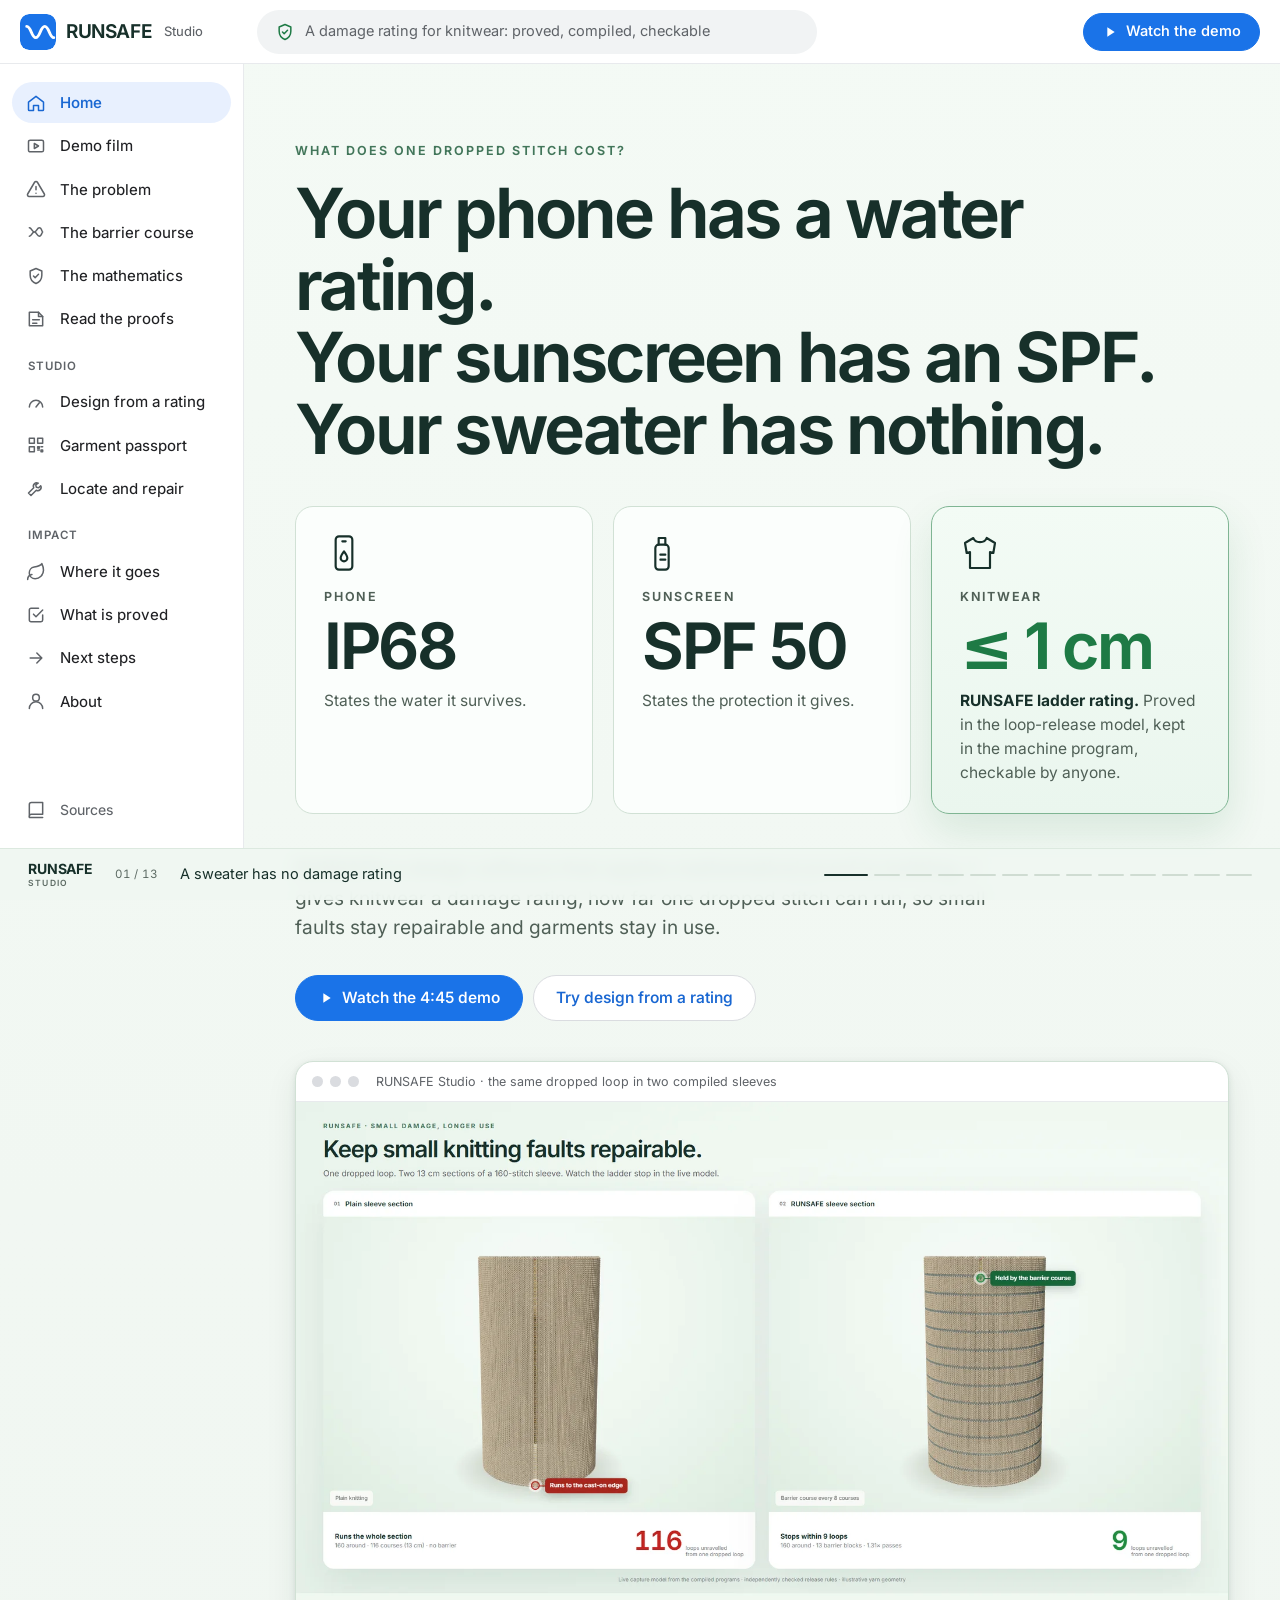
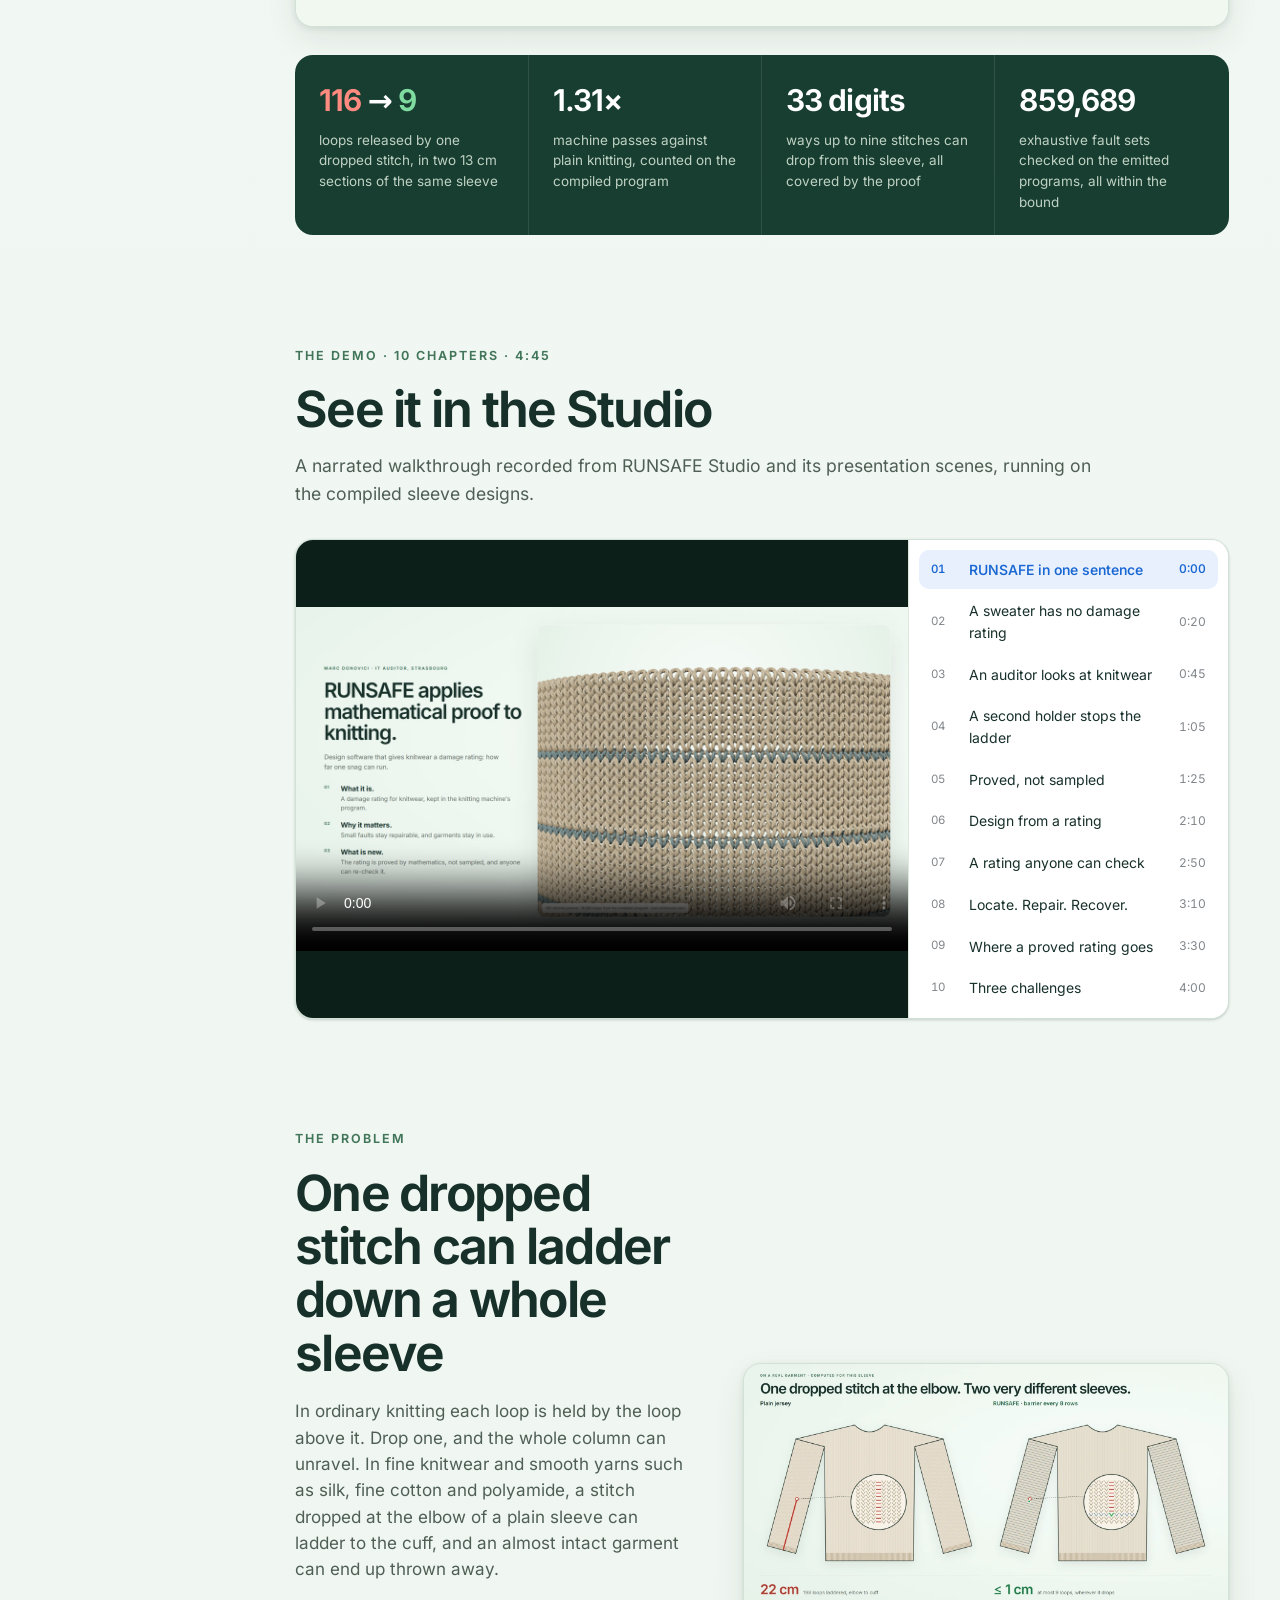
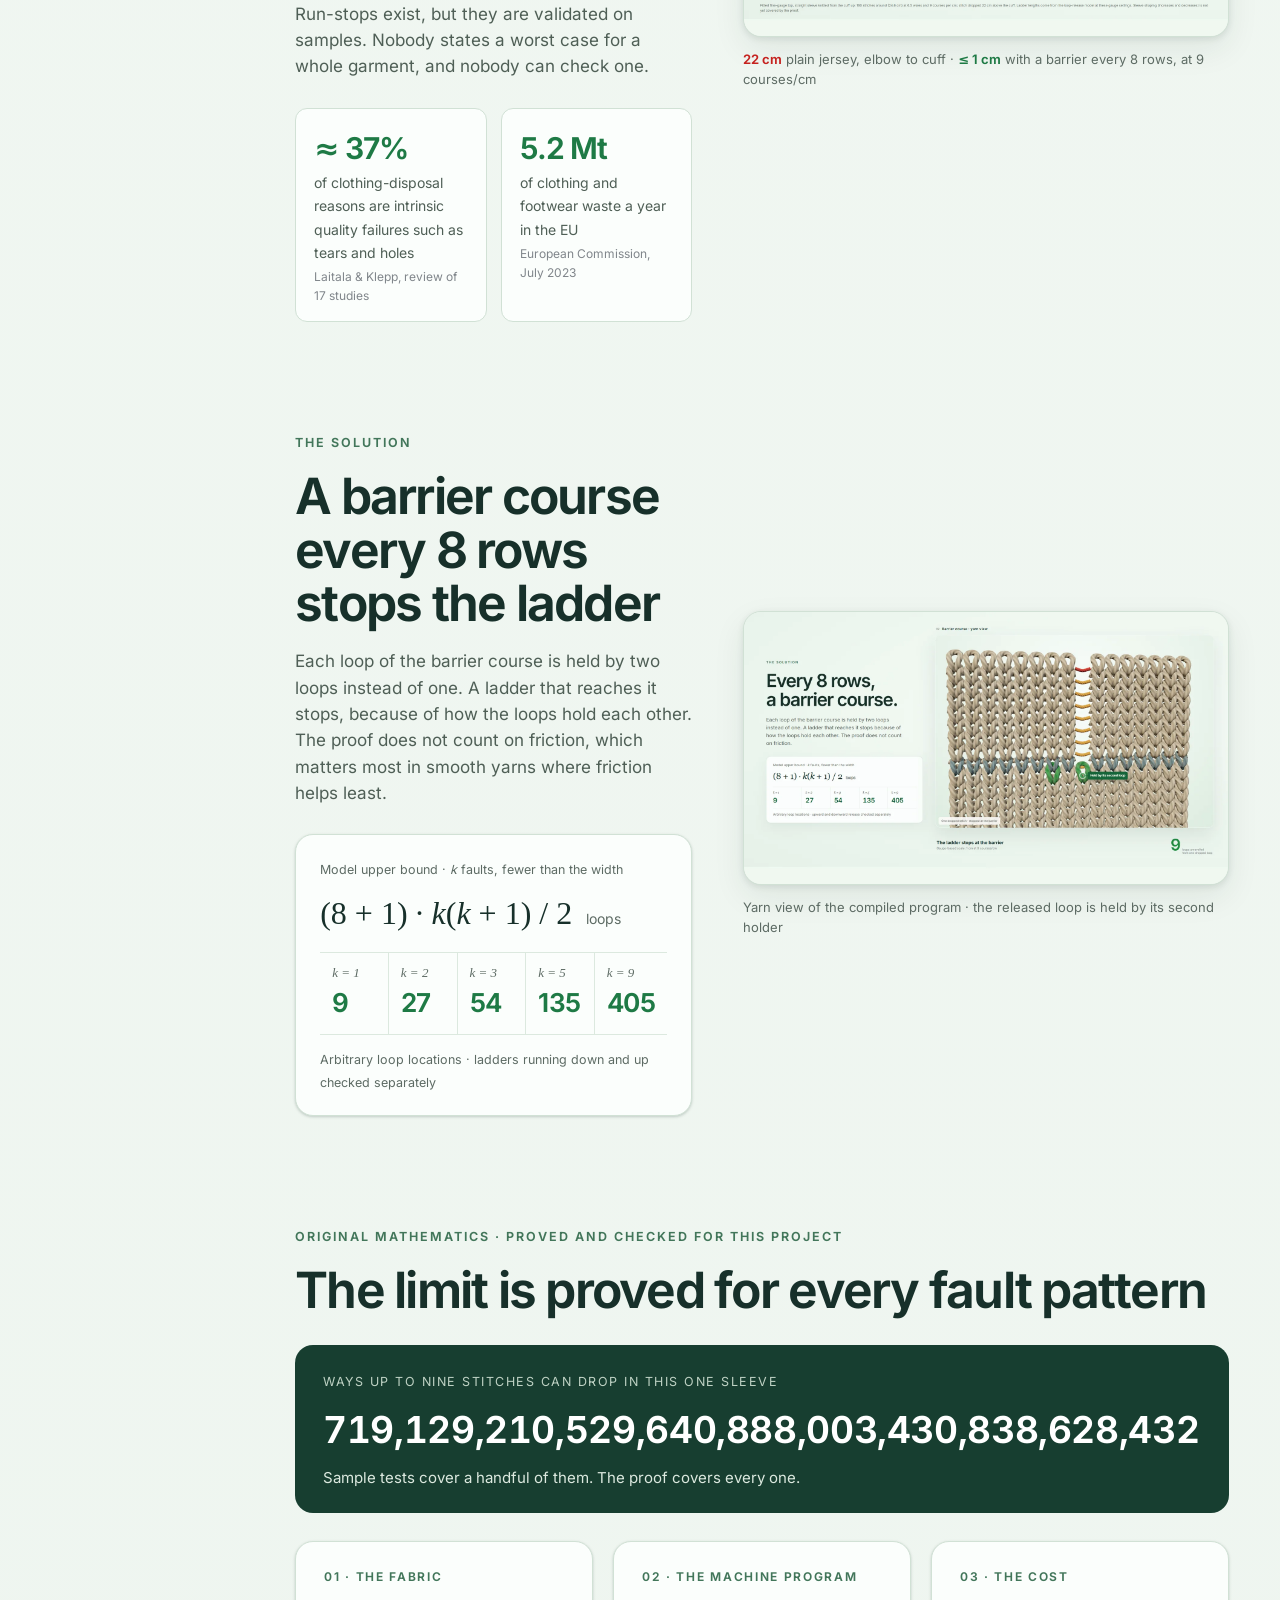
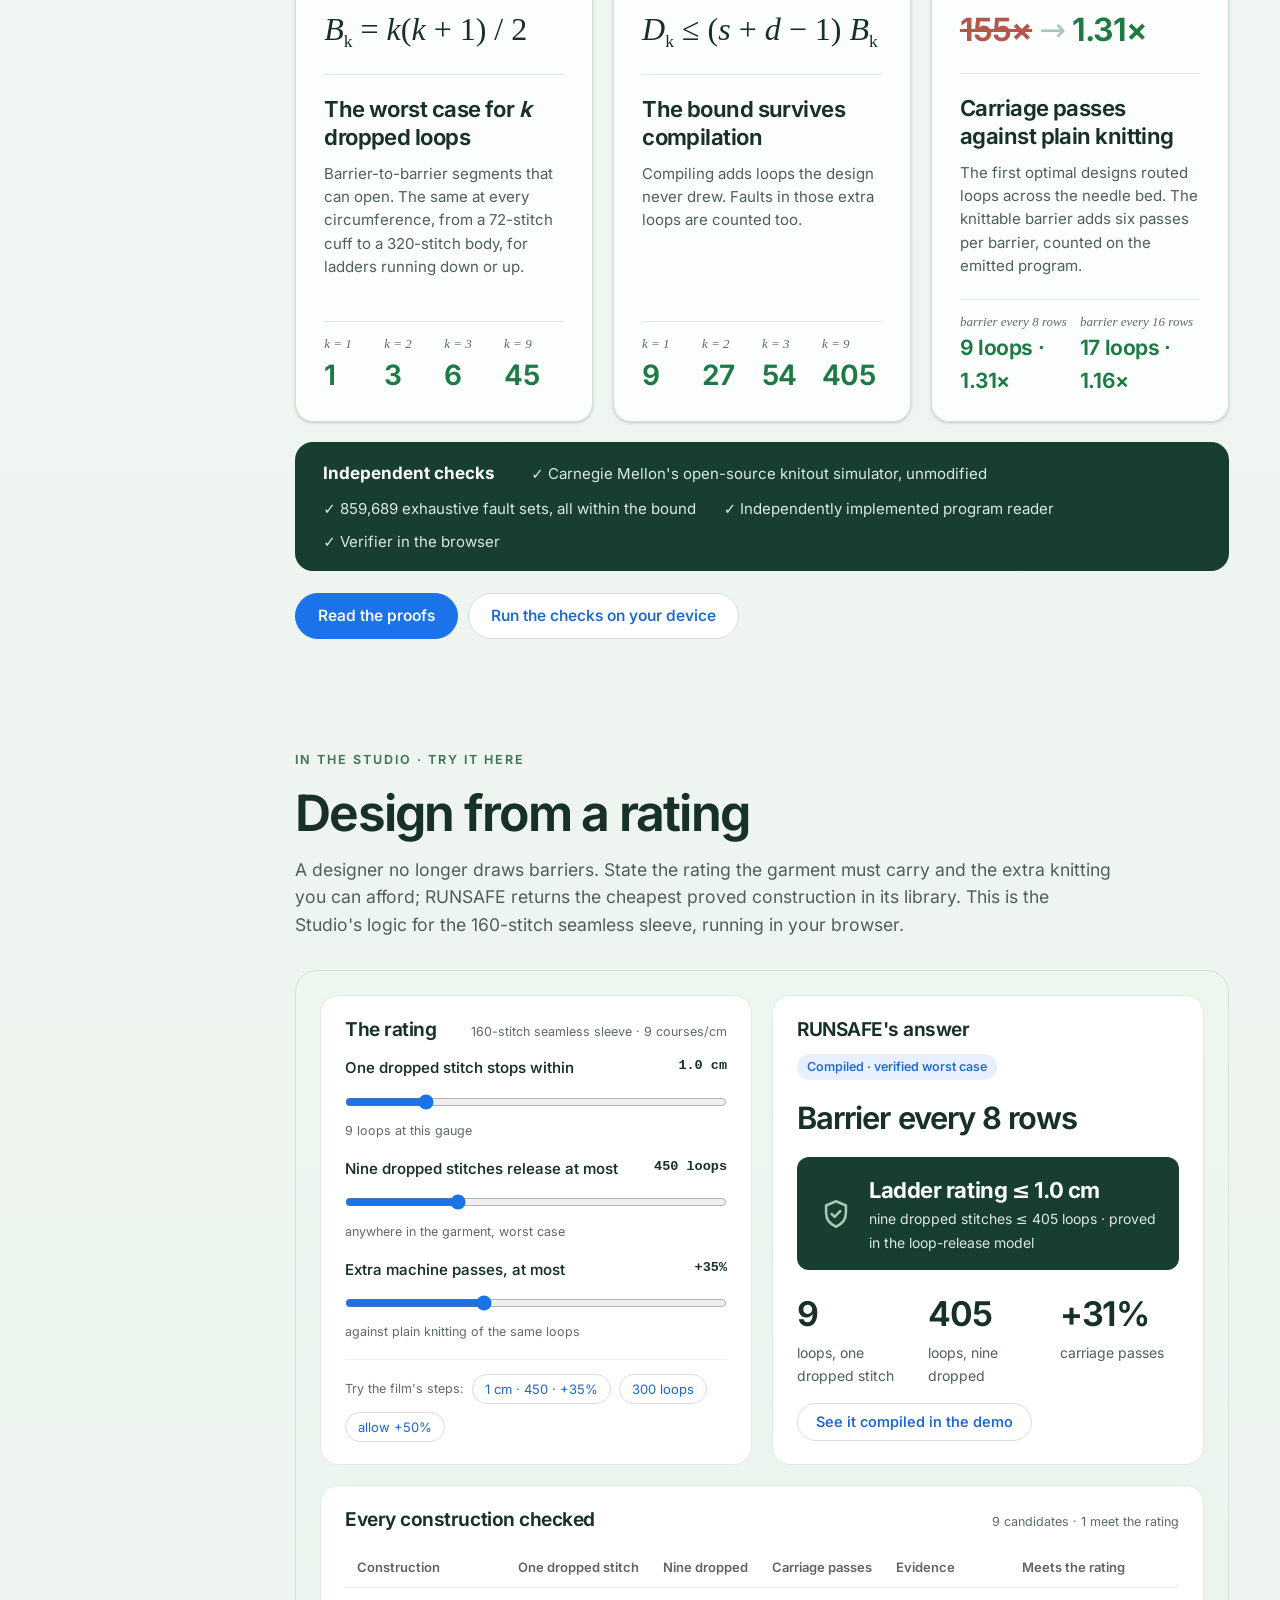
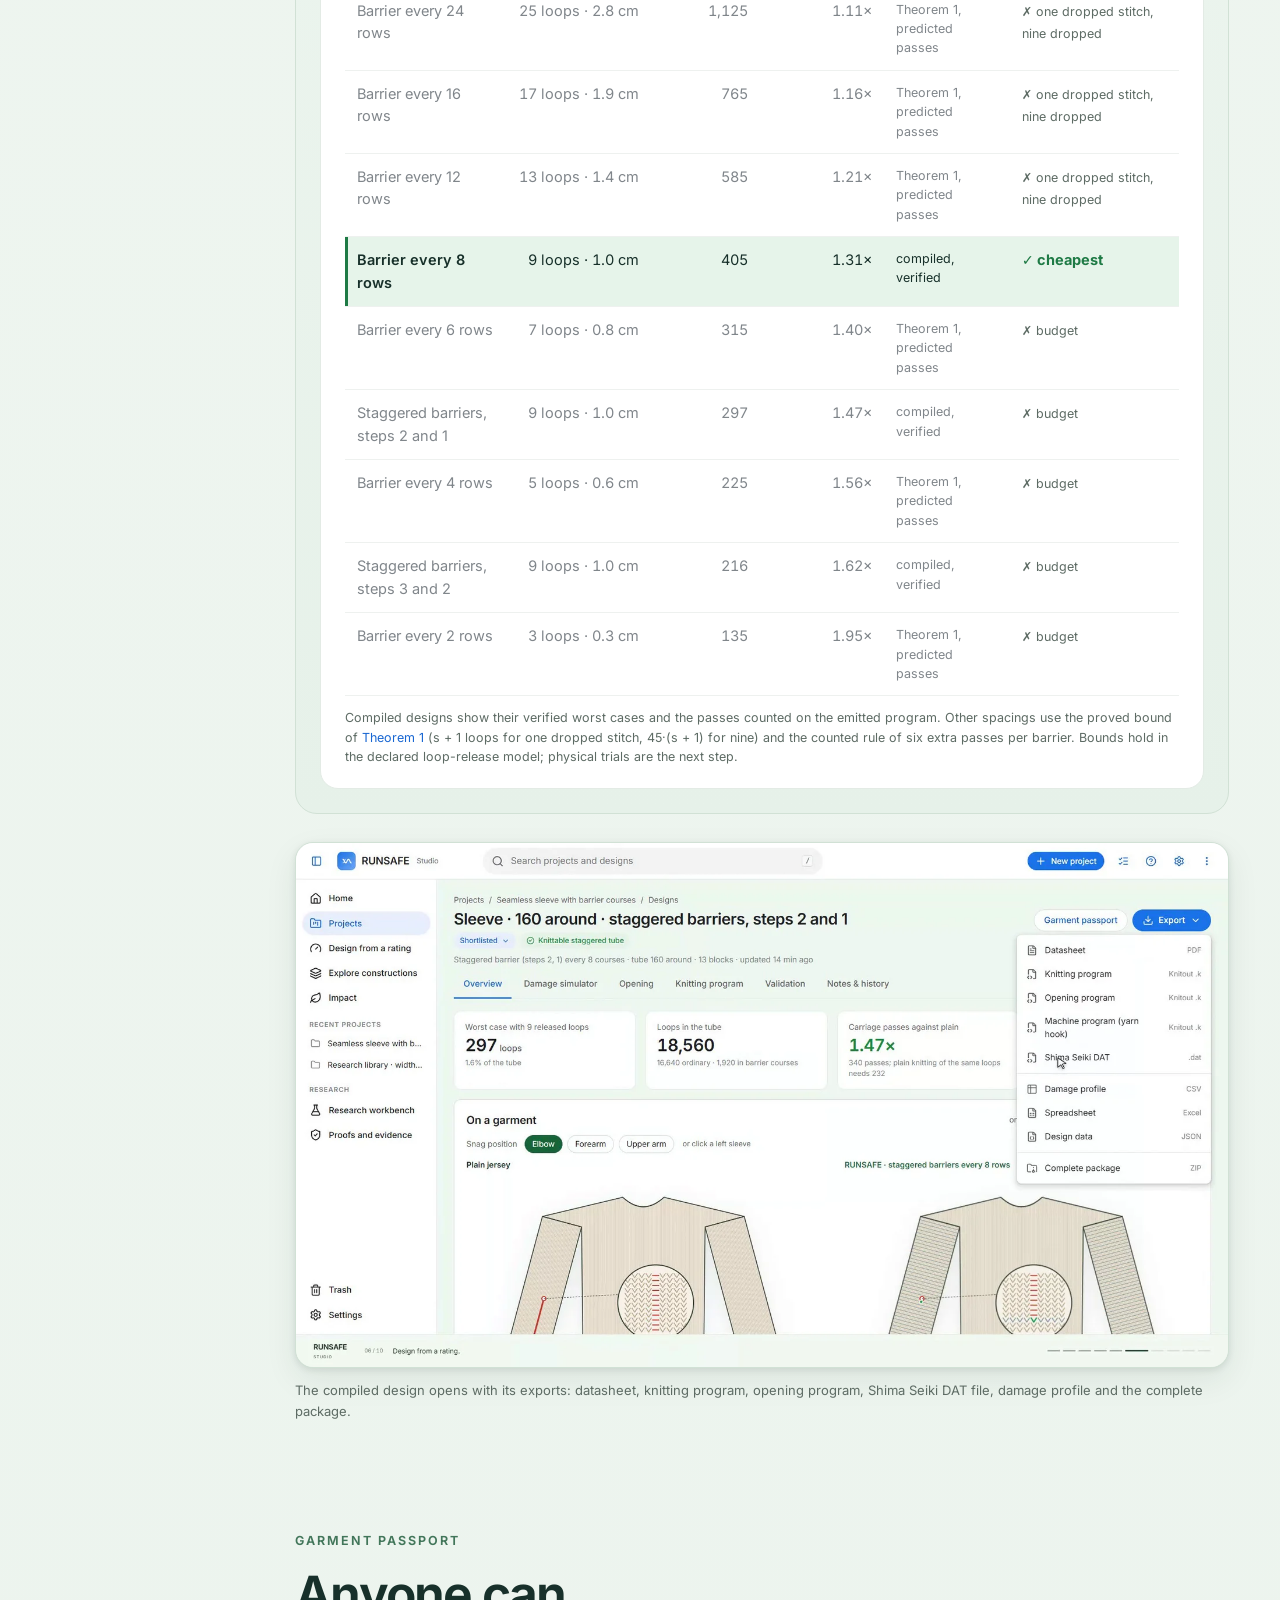
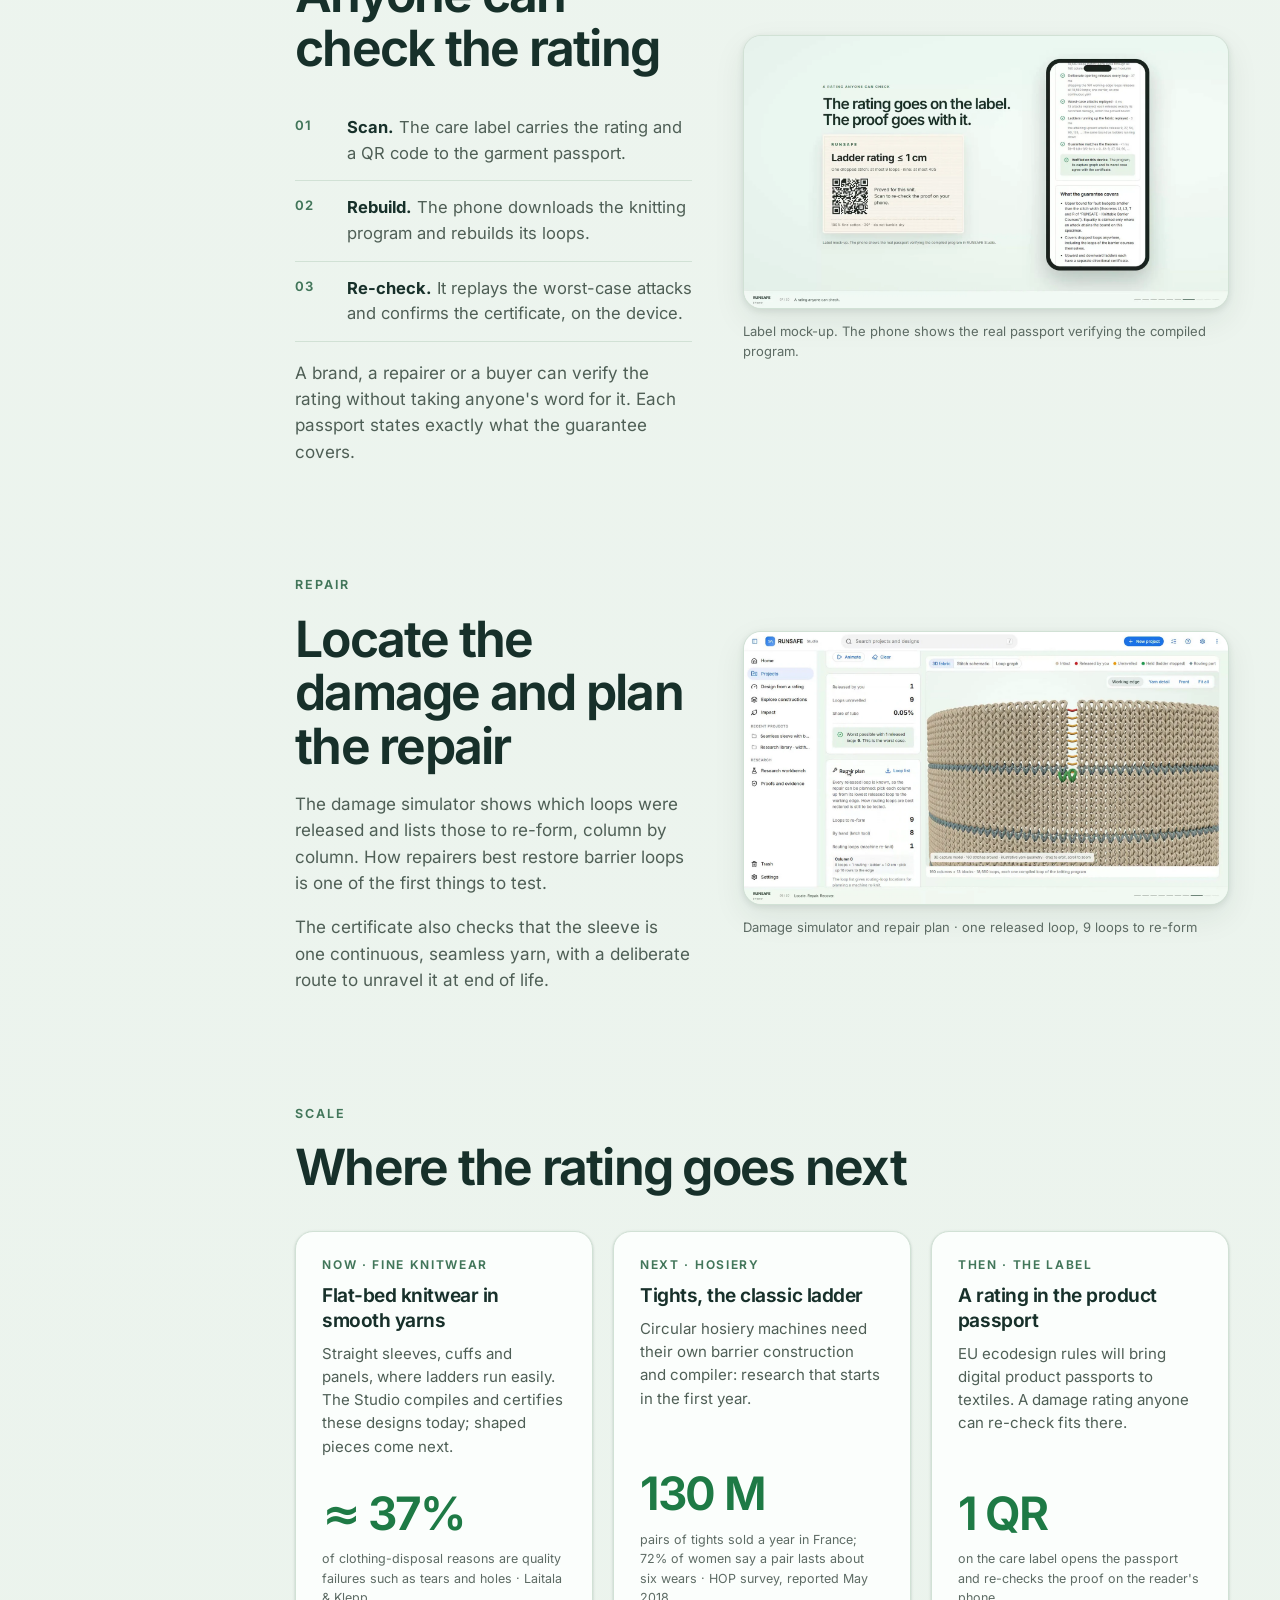
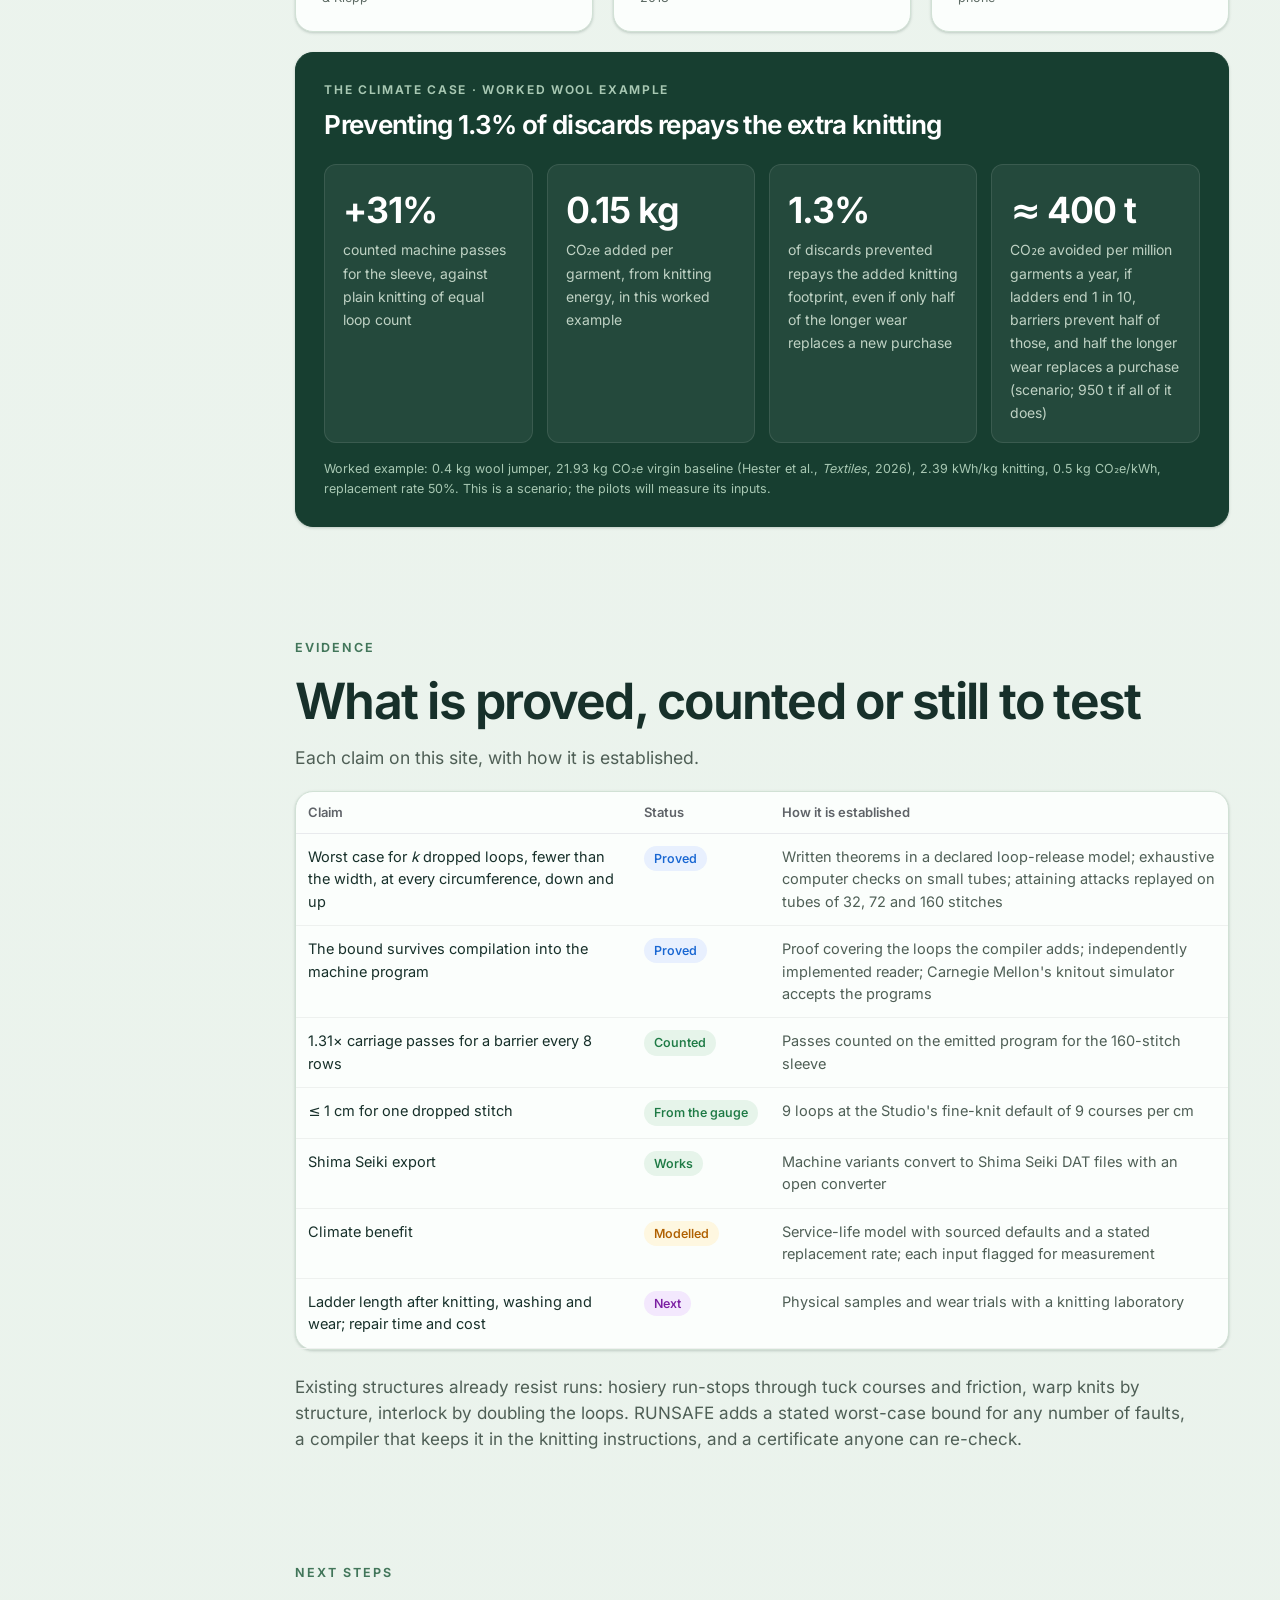
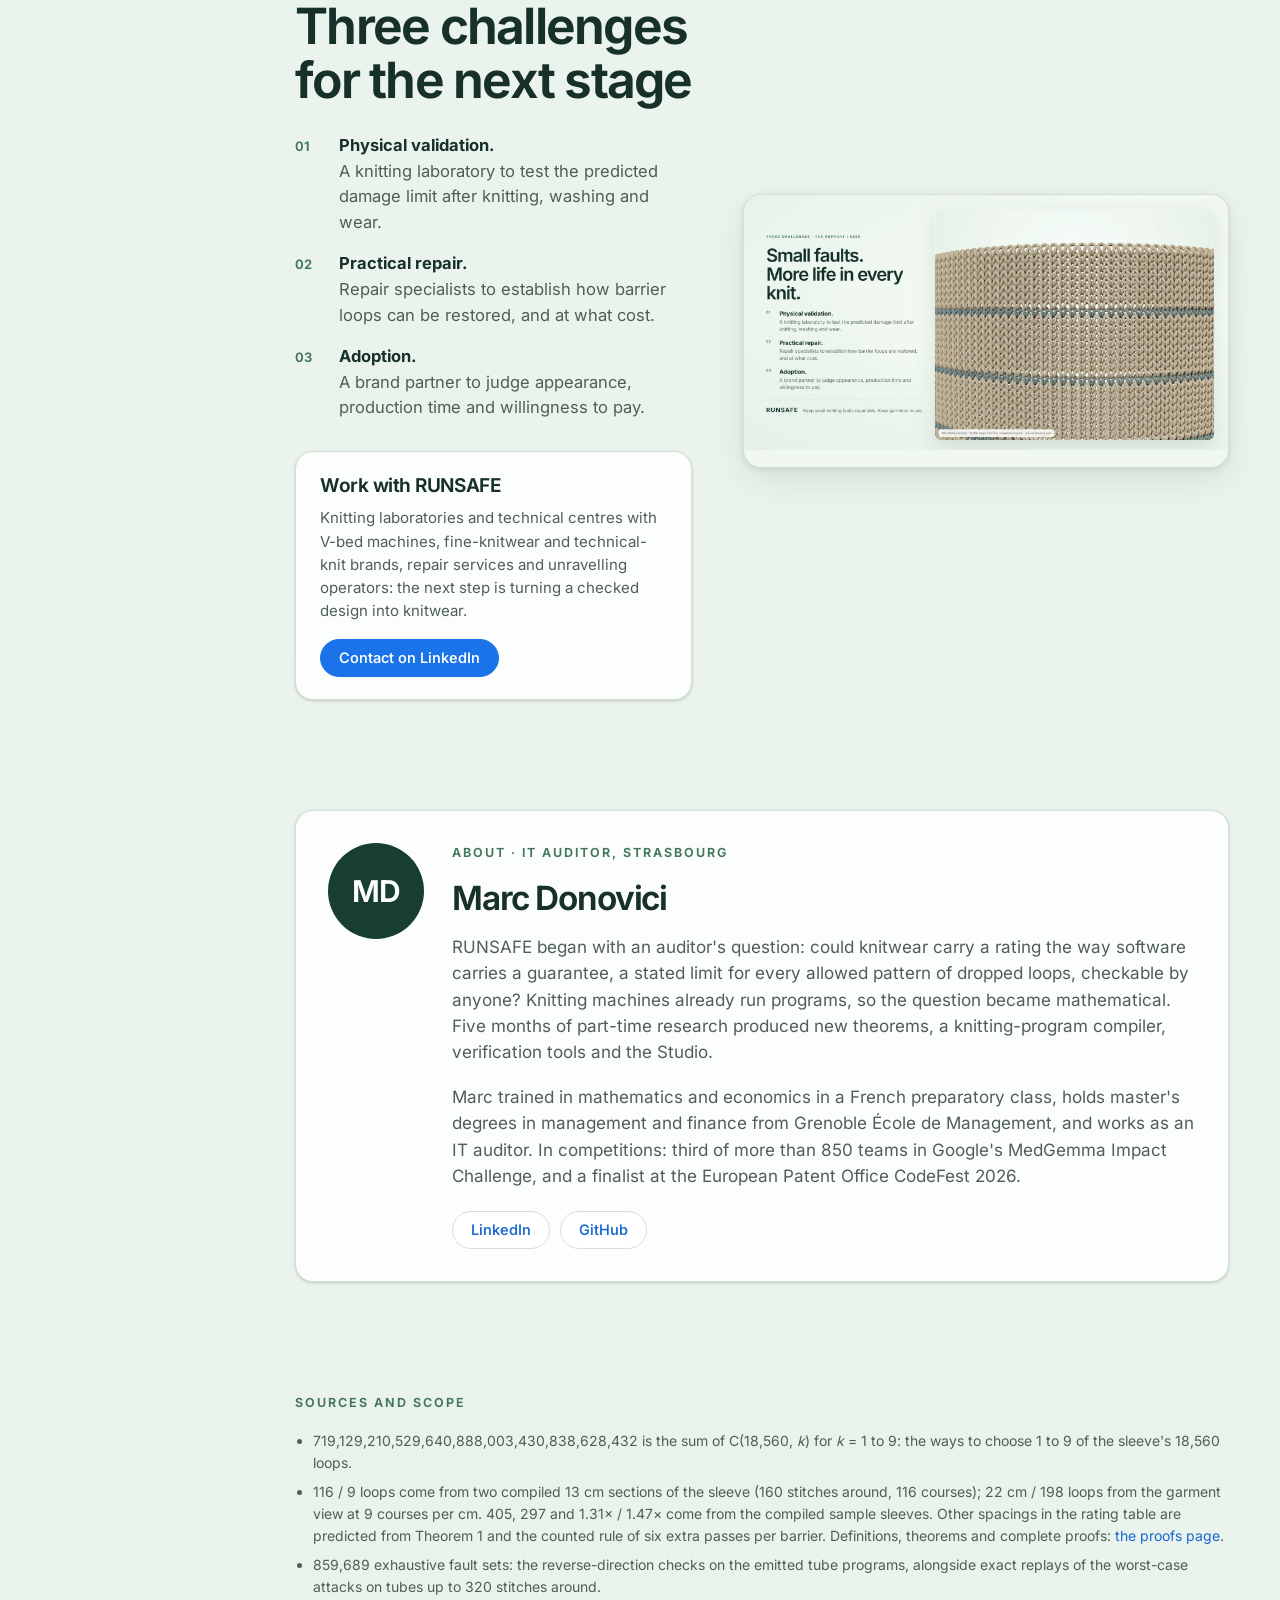
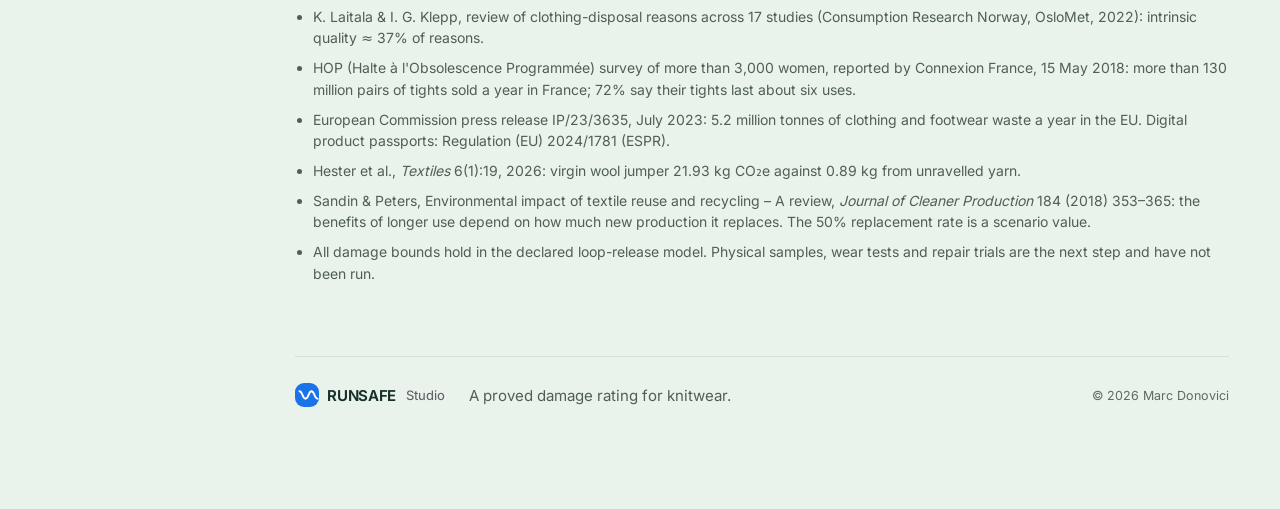
==== commit 2a207527: "Dropped-stitch wording, sleeve sections, replacement rate, repo link" ====
--- a/index.html
+++ b/index.html
@@ -4,7 +4,7 @@
 <meta charset="utf-8">
 <meta name="viewport" content="width=device-width, initial-scale=1">
 <title>RUNSAFE · A proved damage rating for knitwear</title>
-<meta name="description" content="RUNSAFE is design software that applies mathematical proof to knitting. It gives knitwear a damage rating: how far one snag can run, proved, compiled into the machine program and checkable by anyone.">
+<meta name="description" content="RUNSAFE is design software that applies mathematical proof to knitting. It gives knitwear a damage rating: how far one dropped stitch can run, proved, compiled into the machine program and checkable by anyone.">
 <meta property="og:title" content="RUNSAFE · A proved damage rating for knitwear">
 <meta property="og:description" content="Your phone has a water rating. Your sunscreen has an SPF. Your sweater has nothing. RUNSAFE gives knitwear a damage rating anyone can check.">
 <meta property="og:image" content="assets/img/poster.jpg">
@@ -61,7 +61,7 @@
 
     <!-- HOME -->
     <section id="home" class="scene hero" data-title="A sweater has no damage rating">
-      <p class="eyebrow">What does one snag cost?</p>
+      <p class="eyebrow">What does one dropped stitch cost?</p>
       <h1>Your phone has a water rating.<br>Your sunscreen has an SPF.<br>Your sweater has nothing.</h1>
       <div class="rating-row">
         <div class="rating-card">
@@ -79,7 +79,7 @@
         </div>
       </div>
       <div class="hero-lead">
-        <p class="lead"><b>RUNSAFE is design software that applies mathematical proof to knitting.</b> It gives knitwear a damage rating, how far one snag can run, so small faults stay repairable and garments stay in use.</p>
+        <p class="lead"><b>RUNSAFE is design software that applies mathematical proof to knitting.</b> It gives knitwear a damage rating, how far one dropped stitch can run, so small faults stay repairable and garments stay in use.</p>
         <div class="cta-row">
           <a class="btn primary big" href="#demo"><svg viewBox="0 0 24 24"><path d="M8 5v14l11-7z" fill="currentColor" stroke="none"/></svg>Watch the 4:45 demo</a>
           <a class="btn outline big" href="#rate">Try design from a rating</a>
@@ -87,10 +87,10 @@
       </div>
       <figure class="window">
         <div class="window-bar"><i></i><i></i><i></i><span>RUNSAFE Studio · the same dropped loop in two compiled sleeves</span></div>
-        <img src="assets/img/hook.webp" alt="Two 3D sleeves in RUNSAFE Studio: in plain knitting one dropped loop unravels 116 loops; in the RUNSAFE sleeve it stops within 9 loops at a barrier course." width="1600" height="900" loading="eager">
+        <img src="assets/img/hook.webp" alt="Two 3D sleeves in RUNSAFE Studio: two 13 cm sections of the same 160-stitch sleeve: in plain knitting one dropped loop unravels all 116 loops of its column; in the RUNSAFE section it stops within 9 loops at a barrier course." width="1600" height="900" loading="eager">
       </figure>
       <div class="stat-band">
-        <div><strong><span class="red">116</span> → <span class="green">9</span></strong><span>loops released by one dropped stitch, plain sleeve against RUNSAFE sleeve</span></div>
+        <div><strong><span class="red">116</span> → <span class="green">9</span></strong><span>loops released by one dropped stitch, in two 13 cm sections of the same sleeve</span></div>
         <div><strong>1.31×</strong><span>machine passes against plain knitting, counted on the compiled program</span></div>
         <div><strong>33 digits</strong><span>ways up to nine stitches can drop from this sleeve, all covered by the proof</span></div>
         <div><strong>859,689</strong><span>exhaustive fault sets checked on the emitted programs, all within the bound</span></div>
@@ -118,8 +118,8 @@
     <section id="problem" class="scene split" data-title="The problem">
       <div>
         <p class="eyebrow">The problem</p>
-        <h2>One snag can ladder down a whole sleeve</h2>
-        <p class="body">In ordinary knitting each loop is held by the loop above it. Drop one, and the whole column can unravel. In fine knitwear and smooth yarns such as silk, fine cotton and polyamide, a snag at the elbow of a plain sleeve can ladder to the cuff, and an almost intact garment can end up thrown away.</p>
+        <h2>One dropped stitch can ladder down a whole sleeve</h2>
+        <p class="body">In ordinary knitting each loop is held by the loop above it. Drop one, and the whole column can unravel. In fine knitwear and smooth yarns such as silk, fine cotton and polyamide, a stitch dropped at the elbow of a plain sleeve can ladder to the cuff, and an almost intact garment can end up thrown away.</p>
         <p class="body">Run-stops exist, but they are validated on samples. Nobody states a worst case for a whole garment, and nobody can check one.</p>
         <div class="mini-stats">
           <div class="mini"><strong>≈ 37%</strong><span>of clothing-disposal reasons are intrinsic quality failures such as tears and holes <cite>Laitala &amp; Klepp, review of 17 studies</cite></span></div>
@@ -127,8 +127,8 @@
         </div>
       </div>
       <figure class="shot">
-        <img src="assets/img/garment.webp" alt="Technical flat of a fitted top: in plain jersey a snag at the elbow ladders 22 cm to the cuff; with barrier courses it stops within 1 cm." width="1600" height="900" loading="lazy">
-        <figcaption><b class="red">22 cm</b> plain jersey, snag to cuff · <b class="green">≤ 1 cm</b> with a barrier every 8 rows, at 9 courses/cm</figcaption>
+        <img src="assets/img/garment.webp" alt="Technical flat of a fitted top: in plain jersey a stitch dropped at the elbow ladders 22 cm to the cuff; with barrier courses it stops within 1 cm." width="1600" height="900" loading="lazy">
+        <figcaption><b class="red">22 cm</b> plain jersey, elbow to cuff · <b class="green">≤ 1 cm</b> with a barrier every 8 rows, at 9 courses/cm</figcaption>
       </figure>
     </section>
 
@@ -210,12 +210,12 @@
           <div class="card">
             <div class="card-head"><h3>The rating</h3><span class="hint">160-stitch seamless sleeve · 9 courses/cm</span></div>
             <div class="field">
-              <label for="r-one">One snag stops within <span class="val" id="v-one">1.0 cm</span></label>
+              <label for="r-one">One dropped stitch stops within <span class="val" id="v-one">1.0 cm</span></label>
               <input id="r-one" type="range" min="5" max="30" value="10">
               <span class="hint" id="h-one">9 loops at this gauge</span>
             </div>
             <div class="field">
-              <label for="r-nine">Nine snags release at most <span class="val" id="v-nine">450 loops</span></label>
+              <label for="r-nine">Nine dropped stitches release at most <span class="val" id="v-nine">450 loops</span></label>
               <input id="r-nine" type="range" min="15" max="120" value="45">
               <span class="hint">anywhere in the garment, worst case</span>
             </div>
@@ -237,15 +237,15 @@
           <div class="card-head"><h3>Every construction checked</h3><span class="hint" id="t-count"></span></div>
           <div class="table-scroll">
             <table class="data">
-              <thead><tr><th>Construction</th><th class="num">One snag</th><th class="num">Nine snags</th><th class="num">Carriage passes</th><th>Evidence</th><th>Meets the rating</th></tr></thead>
+              <thead><tr><th>Construction</th><th class="num">One dropped stitch</th><th class="num">Nine dropped</th><th class="num">Carriage passes</th><th>Evidence</th><th>Meets the rating</th></tr></thead>
               <tbody id="t-body"></tbody>
             </table>
           </div>
-          <p class="hint foot">Compiled designs show their verified worst cases and the passes counted on the emitted program. Other spacings use the proved bound of <a href="proofs.html#t1">Theorem 1</a> (s + 1 loops for one snag, 45·(s + 1) for nine) and the counted rule of six extra passes per barrier. Bounds hold in the declared loop-release model; physical trials are the next step.</p>
+          <p class="hint foot">Compiled designs show their verified worst cases and the passes counted on the emitted program. Other spacings use the proved bound of <a href="proofs.html#t1">Theorem 1</a> (s + 1 loops for one dropped stitch, 45·(s + 1) for nine) and the counted rule of six extra passes per barrier. Bounds hold in the declared loop-release model; physical trials are the next step.</p>
         </div>
       </div>
       <figure class="shot wide">
-        <img src="assets/img/export.webp" alt="A compiled design in RUNSAFE Studio: staggered barriers, 297 loops worst case for nine snags, 18,560 loops, 1.47× carriage passes, with its export menu listing the knitting program, machine program and Shima Seiki DAT file." width="1600" height="900" loading="lazy">
+        <img src="assets/img/export.webp" alt="A compiled design in RUNSAFE Studio: staggered barriers, 297 loops worst case for nine dropped stitches, 18,560 loops, 1.47× carriage passes, with its export menu listing the knitting program, machine program and Shima Seiki DAT file." width="1600" height="900" loading="lazy">
         <figcaption>The compiled design opens with its exports: datasheet, knitting program, opening program, Shima Seiki DAT file, damage profile and the complete package.</figcaption>
       </figure>
     </section>
@@ -290,14 +290,14 @@
         <article class="card horizon">
           <span class="kicker">Now · fine knitwear</span>
           <h3>Flat-bed knitwear in smooth yarns</h3>
-          <p>Sleeves, cuffs and fine tops, where ladders run easily. The Studio compiles and certifies these designs today.</p>
+          <p>Straight sleeves, cuffs and panels, where ladders run easily. The Studio compiles and certifies these designs today; shaped pieces come next.</p>
           <strong>≈ 37%</strong>
           <span class="hint">of clothing-disposal reasons are quality failures such as tears and holes · Laitala &amp; Klepp</span>
         </article>
         <article class="card horizon">
           <span class="kicker">Next · hosiery</span>
           <h3>Tights, the classic ladder</h3>
-          <p>Circular hosiery machines need their own barrier construction and compiler: a research target for the next stage.</p>
+          <p>Circular hosiery machines need their own barrier construction and compiler: research that starts in the first year.</p>
           <strong>130 M</strong>
           <span class="hint">pairs of tights sold a year in France; 72% of women say a pair lasts about six wears · HOP survey, reported May 2018</span>
         </article>
@@ -312,15 +312,15 @@
       <div class="impact card dark">
         <div class="impact-head">
           <span class="kicker light">The climate case · worked wool example</span>
-          <h3>Preventing 0.7% of discards repays the extra knitting</h3>
+          <h3>Preventing 1.3% of discards repays the extra knitting</h3>
         </div>
         <div class="impact-grid">
           <div><strong>+31%</strong><span>counted machine passes for the sleeve, against plain knitting of equal loop count</span></div>
           <div><strong>0.15 kg</strong><span>CO₂e added per garment, from knitting energy, in this worked example</span></div>
-          <div><strong>0.7%</strong><span>of discards prevented repays the added knitting footprint</span></div>
-          <div><strong>≈ 950 t</strong><span>CO₂e avoided per million garments a year, if ladders end 1 in 10 and barriers prevent half of those (scenario)</span></div>
-        </div>
-        <p class="hint light">Worked example: 0.4 kg wool jumper, 21.93 kg CO₂e virgin baseline (Hester et al., <i>Textiles</i>, 2026), 2.39 kWh/kg knitting, 0.5 kg CO₂e/kWh. This is a scenario; the pilots will measure its inputs.</p>
+          <div><strong>1.3%</strong><span>of discards prevented repays the added knitting footprint, even if only half of the longer wear replaces a new purchase</span></div>
+          <div><strong>≈ 400 t</strong><span>CO₂e avoided per million garments a year, if ladders end 1 in 10, barriers prevent half of those, and half the longer wear replaces a purchase (scenario; 950 t if all of it does)</span></div>
+        </div>
+        <p class="hint light">Worked example: 0.4 kg wool jumper, 21.93 kg CO₂e virgin baseline (Hester et al., <i>Textiles</i>, 2026), 2.39 kWh/kg knitting, 0.5 kg CO₂e/kWh, replacement rate 50%. This is a scenario; the pilots will measure its inputs.</p>
       </div>
     </section>
 
@@ -337,9 +337,9 @@
               <tr><td>Worst case for <i>k</i> dropped loops, fewer than the width, at every circumference, down and up</td><td><span class="chip proved">Proved</span></td><td>Written theorems in a declared loop-release model; exhaustive computer checks on small tubes; attaining attacks replayed on tubes of 32, 72 and 160 stitches</td></tr>
               <tr><td>The bound survives compilation into the machine program</td><td><span class="chip proved">Proved</span></td><td>Proof covering the loops the compiler adds; independently implemented reader; Carnegie Mellon's knitout simulator accepts the programs</td></tr>
               <tr><td>1.31× carriage passes for a barrier every 8 rows</td><td><span class="chip counted">Counted</span></td><td>Passes counted on the emitted program for the 160-stitch sleeve</td></tr>
-              <tr><td>≤ 1 cm for one snag</td><td><span class="chip counted">From the gauge</span></td><td>9 loops at the Studio's fine-knit default of 9 courses per cm</td></tr>
+              <tr><td>≤ 1 cm for one dropped stitch</td><td><span class="chip counted">From the gauge</span></td><td>9 loops at the Studio's fine-knit default of 9 courses per cm</td></tr>
               <tr><td>Shima Seiki export</td><td><span class="chip counted">Works</span></td><td>Machine variants convert to Shima Seiki DAT files with an open converter</td></tr>
-              <tr><td>Climate benefit</td><td><span class="chip modelled">Modelled</span></td><td>Service-life model with sourced defaults; each input flagged for measurement</td></tr>
+              <tr><td>Climate benefit</td><td><span class="chip modelled">Modelled</span></td><td>Service-life model with sourced defaults and a stated replacement rate; each input flagged for measurement</td></tr>
               <tr><td>Ladder length after knitting, washing and wear; repair time and cost</td><td><span class="chip next">Next</span></td><td>Physical samples and wear trials with a knitting laboratory</td></tr>
             </tbody>
           </table>
@@ -380,7 +380,7 @@
           <p class="body">Marc trained in mathematics and economics in a French preparatory class, holds master's degrees in management and finance from Grenoble École de Management, and works as an IT auditor. In competitions: third of more than 850 teams in Google's MedGemma Impact Challenge, and a finalist at the European Patent Office CodeFest 2026.</p>
           <div class="cta-row">
             <a class="btn outline" href="https://www.linkedin.com/in/marc-donovici" rel="noopener">LinkedIn</a>
-            <a class="btn outline" href="https://github.com/Marc-Dvci" rel="noopener">GitHub</a>
+            <a class="btn outline" href="https://github.com/Marc-Dvci/runsafe" rel="noopener">GitHub</a>
           </div>
         </div>
       </div>
@@ -391,12 +391,13 @@
       <p class="eyebrow">Sources and scope</p>
       <ul>
         <li>719,129,210,529,640,888,003,430,838,628,432 is the sum of C(18,560, <i>k</i>) for <i>k</i> = 1 to 9: the ways to choose 1 to 9 of the sleeve's 18,560 loops.</li>
-        <li>116 / 9 loops, 405, 297 and 1.31× / 1.47× come from the compiled sample sleeves (160 stitches around). Other spacings in the rating table are predicted from Theorem 1 and the counted rule of six extra passes per barrier. Definitions, theorems and complete proofs: <a href="proofs.html">the proofs page</a>.</li>
+        <li>116 / 9 loops come from two compiled 13 cm sections of the sleeve (160 stitches around, 116 courses); 22 cm / 198 loops from the garment view at 9 courses per cm. 405, 297 and 1.31× / 1.47× come from the compiled sample sleeves. Other spacings in the rating table are predicted from Theorem 1 and the counted rule of six extra passes per barrier. Definitions, theorems and complete proofs: <a href="proofs.html">the proofs page</a>.</li>
         <li>859,689 exhaustive fault sets: the reverse-direction checks on the emitted tube programs, alongside exact replays of the worst-case attacks on tubes up to 320 stitches around.</li>
         <li>K. Laitala &amp; I. G. Klepp, review of clothing-disposal reasons across 17 studies (Consumption Research Norway, OsloMet, 2022): intrinsic quality ≈ 37% of reasons.</li>
         <li>HOP (Halte à l'Obsolescence Programmée) survey of more than 3,000 women, reported by Connexion France, 15 May 2018: more than 130 million pairs of tights sold a year in France; 72% say their tights last about six uses.</li>
         <li>European Commission press release IP/23/3635, July 2023: 5.2 million tonnes of clothing and footwear waste a year in the EU. Digital product passports: Regulation (EU) 2024/1781 (ESPR).</li>
-        <li>Hester et al., <i>Textiles</i> 6(1):19, 2026: virgin wool jumper 21.93 kg CO₂e against 0.89 kg from unravelled yarn.</li>
+        <li>Hester et al., <i>Textiles</i> 6(1):19, 2026: virgin wool jumper 21.93 kg CO₂e against 0.89 kg from unravelled yarn.</li>
+        <li>Sandin &amp; Peters, Environmental impact of textile reuse and recycling – A review, <i>Journal of Cleaner Production</i> 184 (2018) 353–365: the benefits of longer use depend on how much new production it replaces. The 50% replacement rate is a scenario value.</li>
         <li>All damage bounds hold in the declared loop-release model. Physical samples, wear tests and repair trials are the next step and have not been run.</li>
       </ul>
     </section>
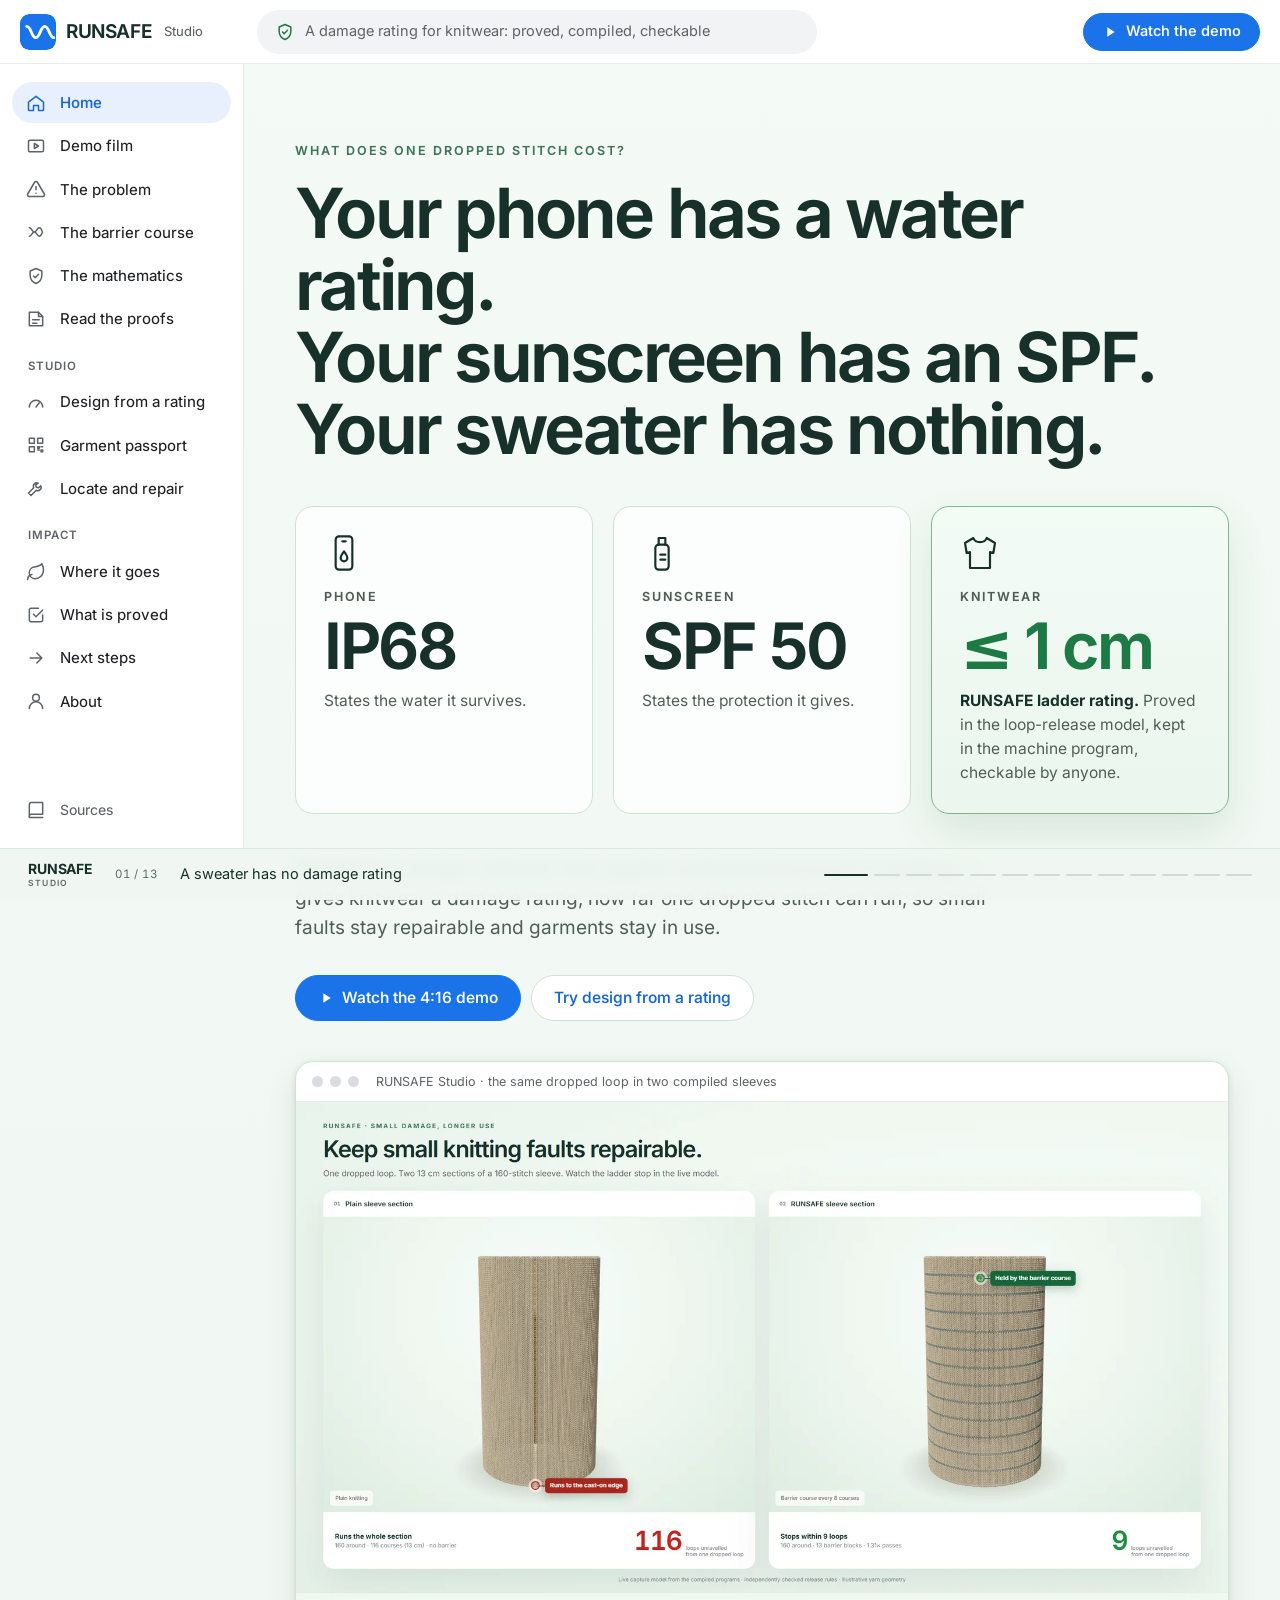
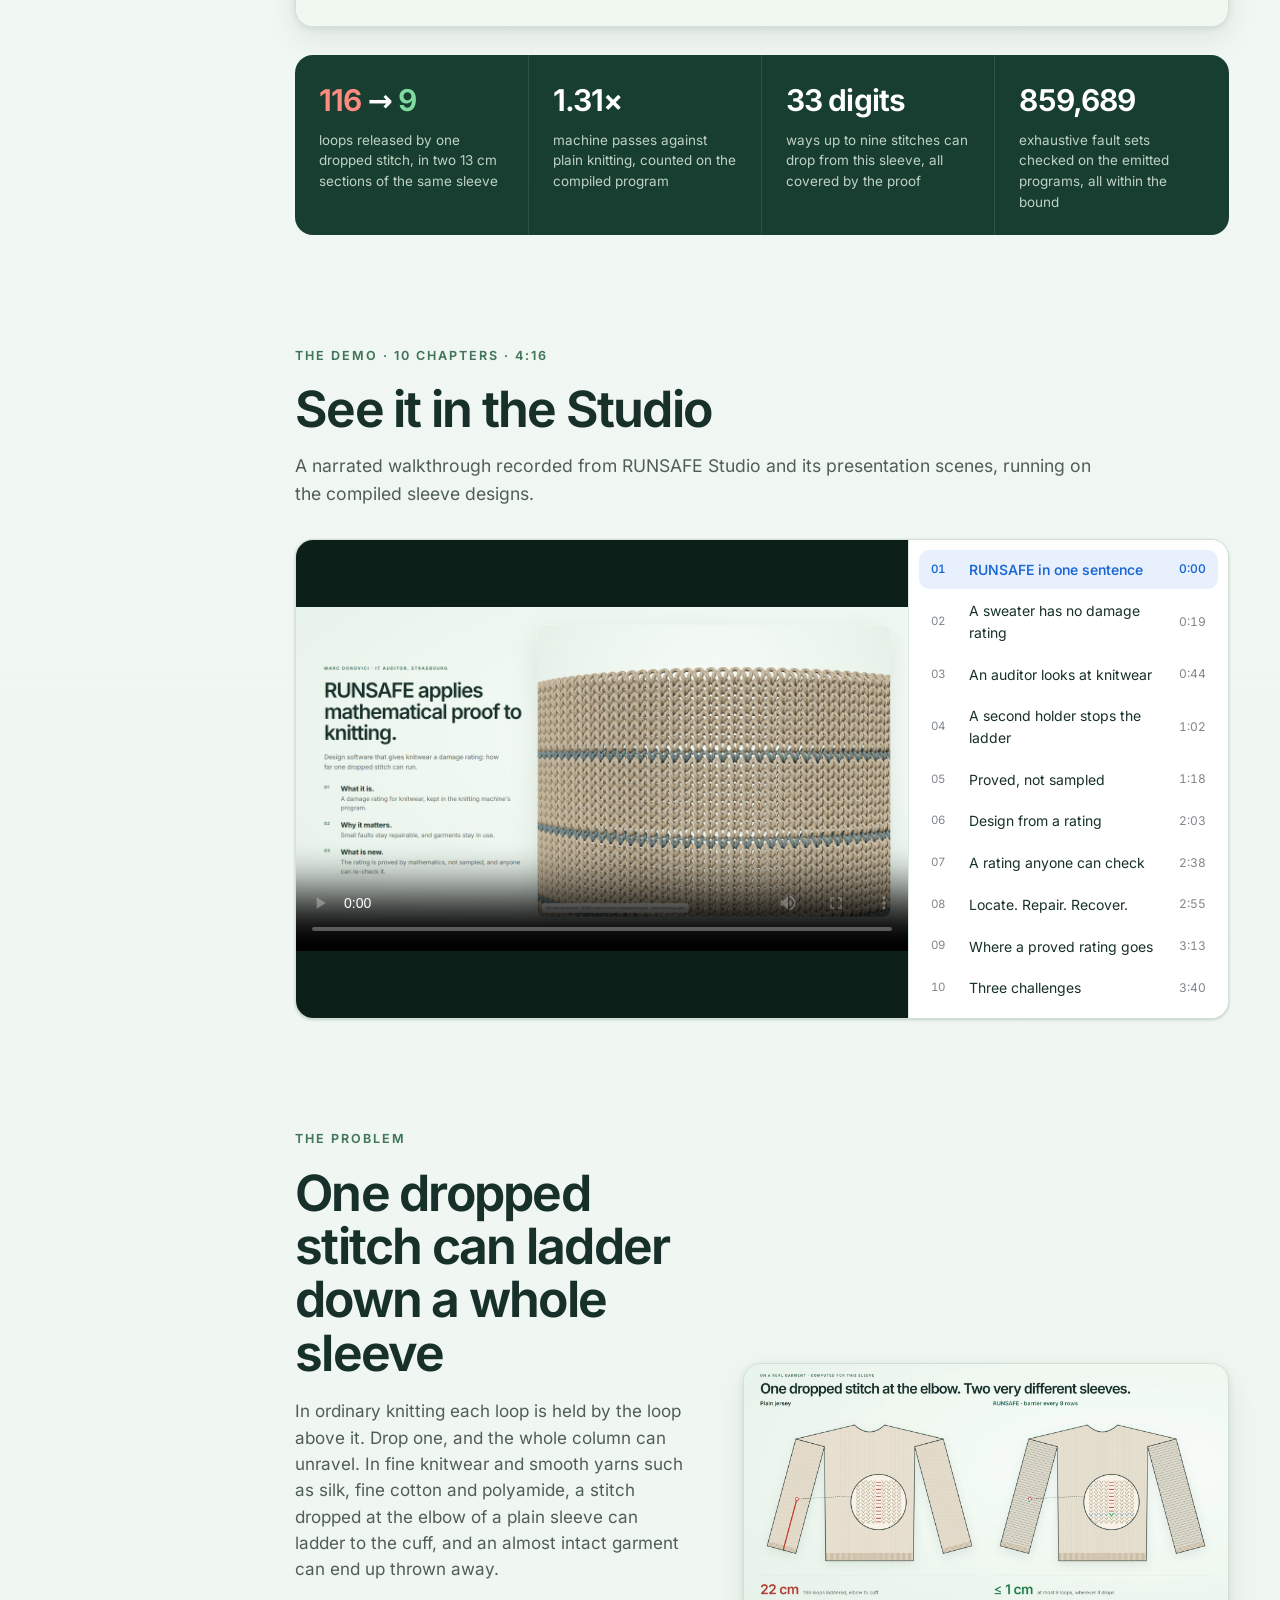
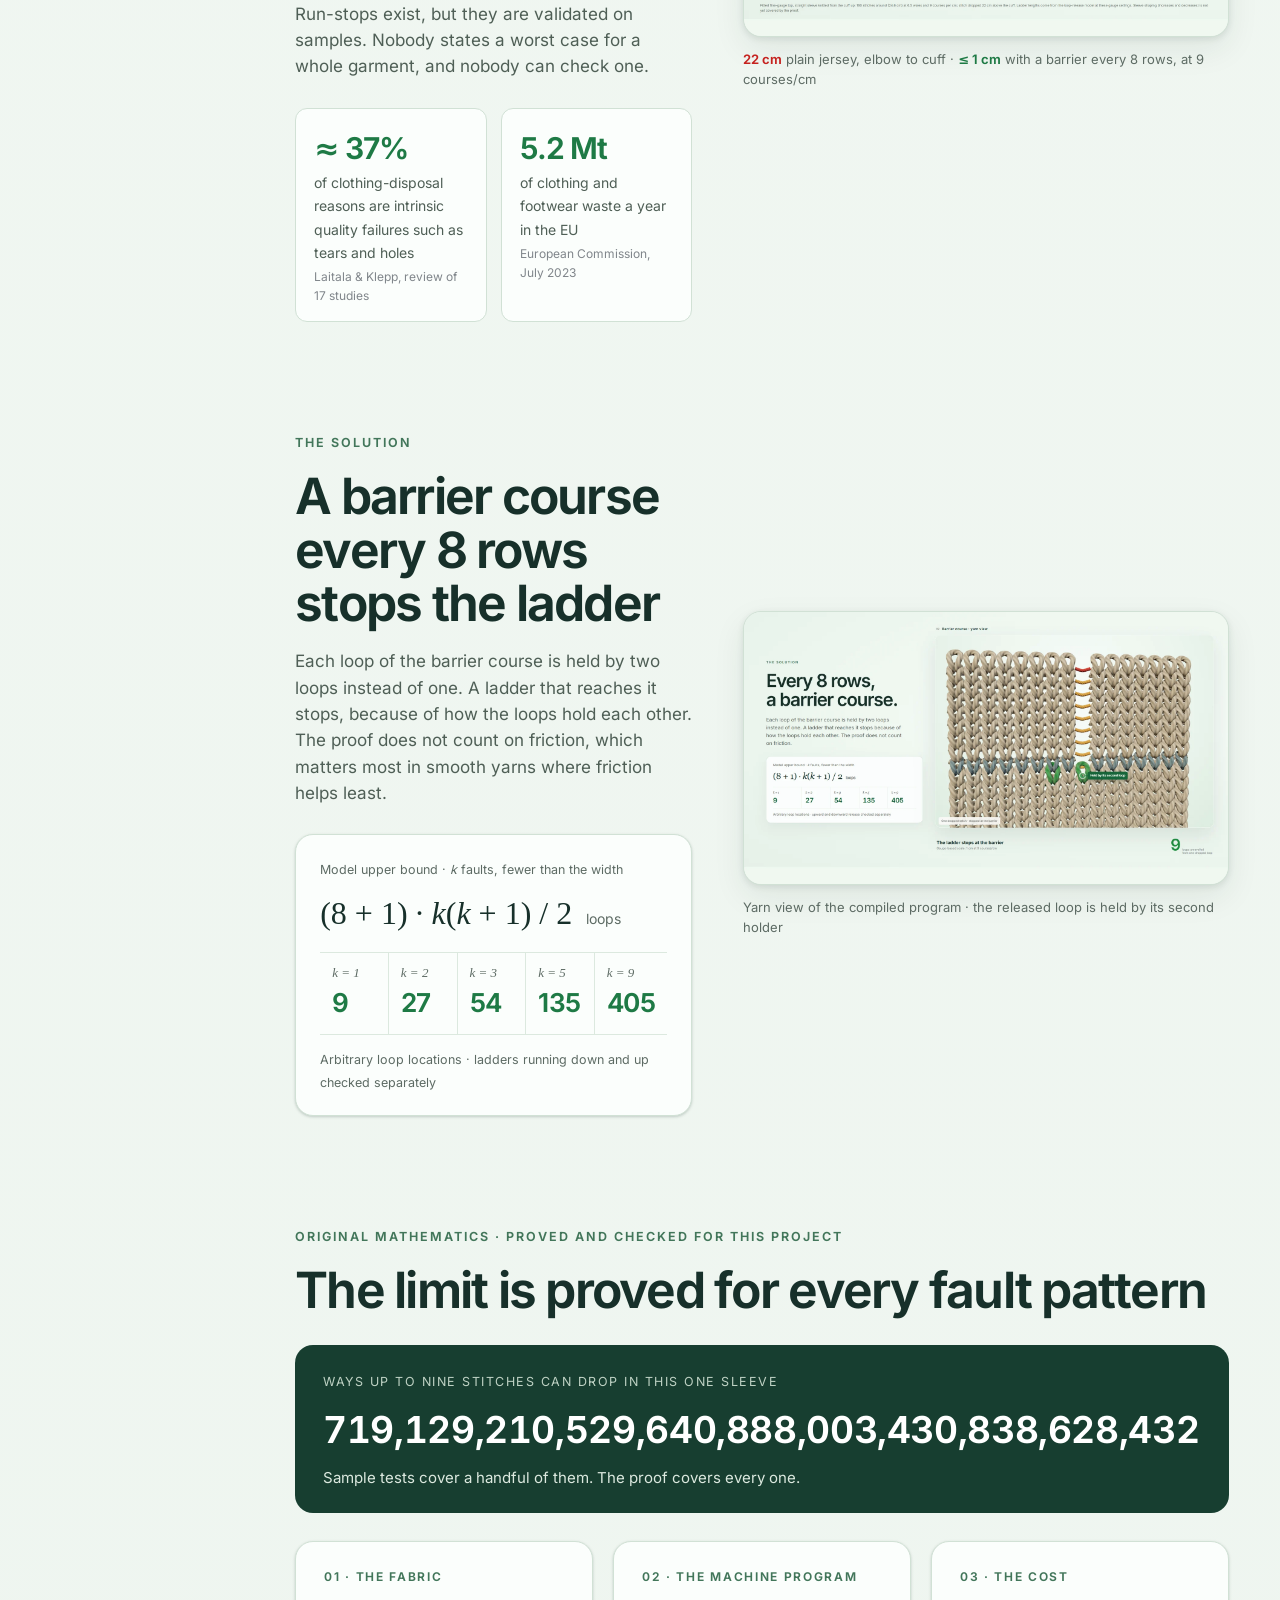
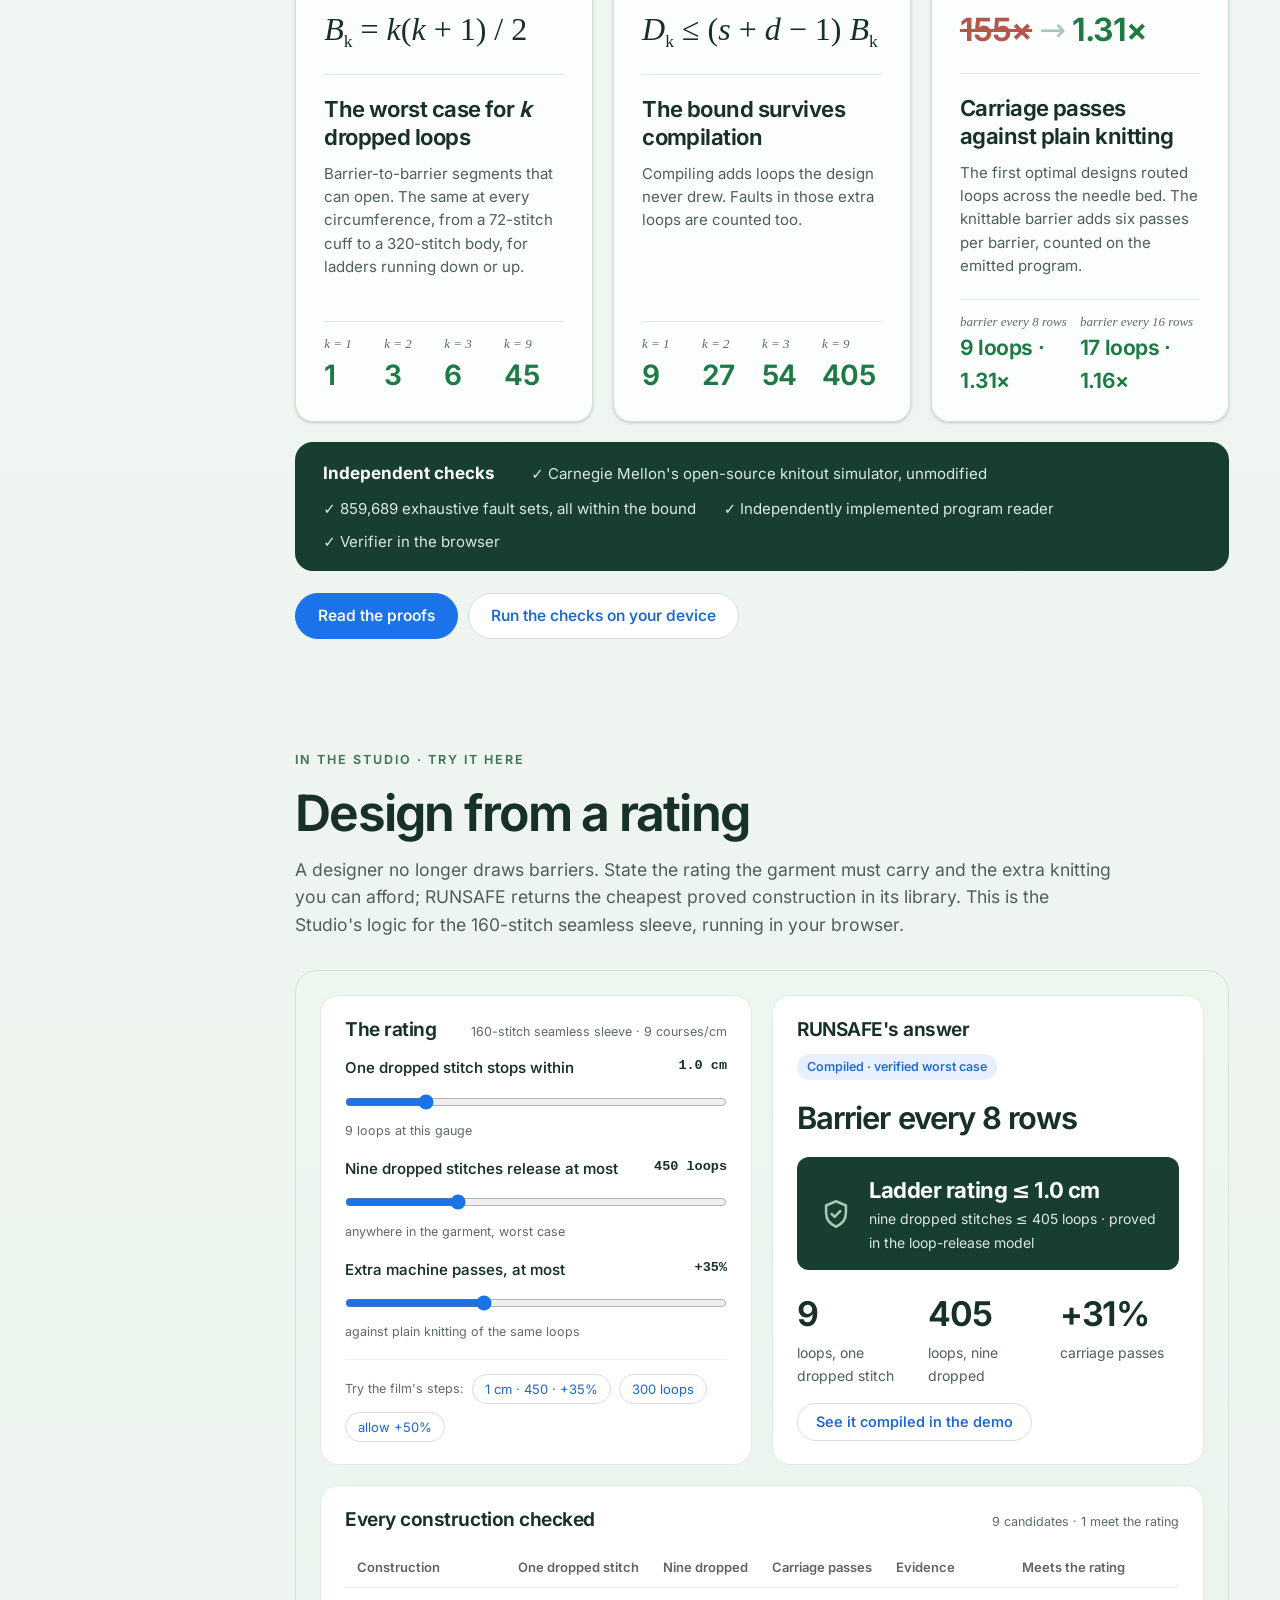
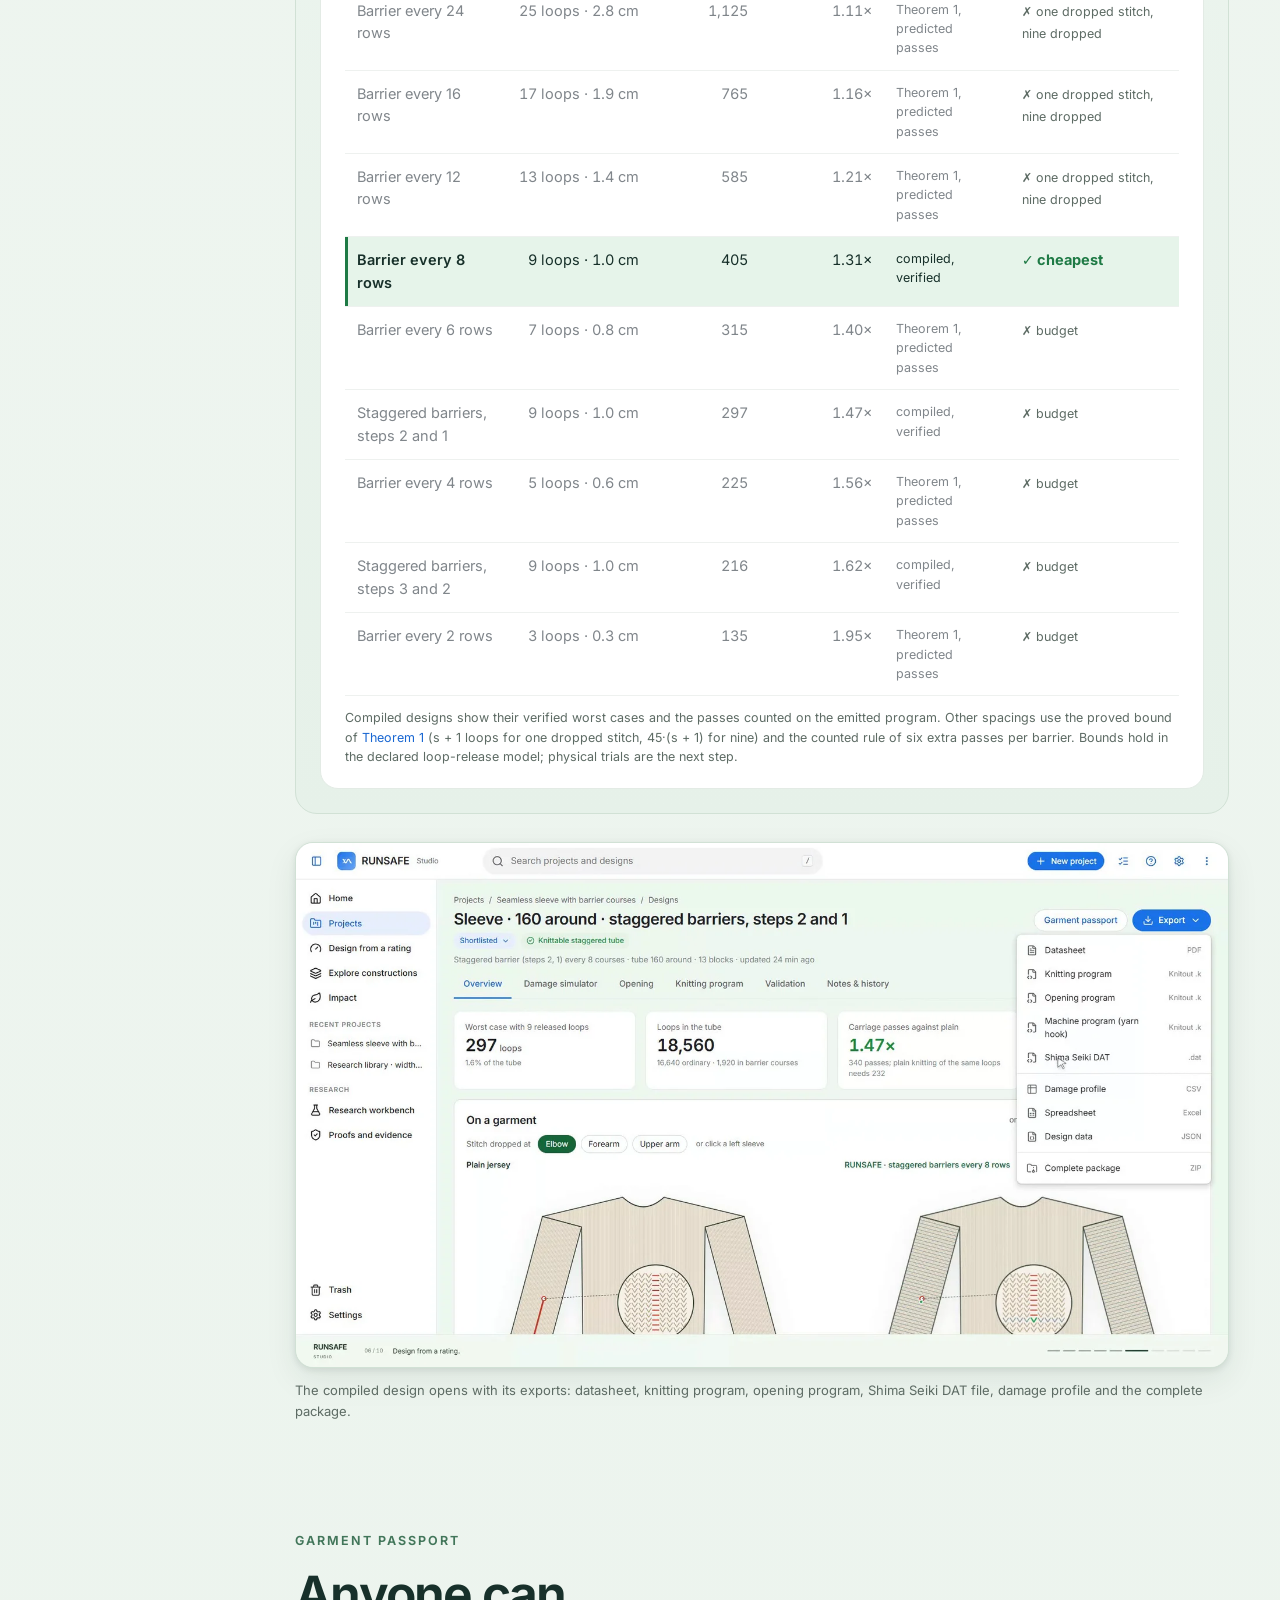
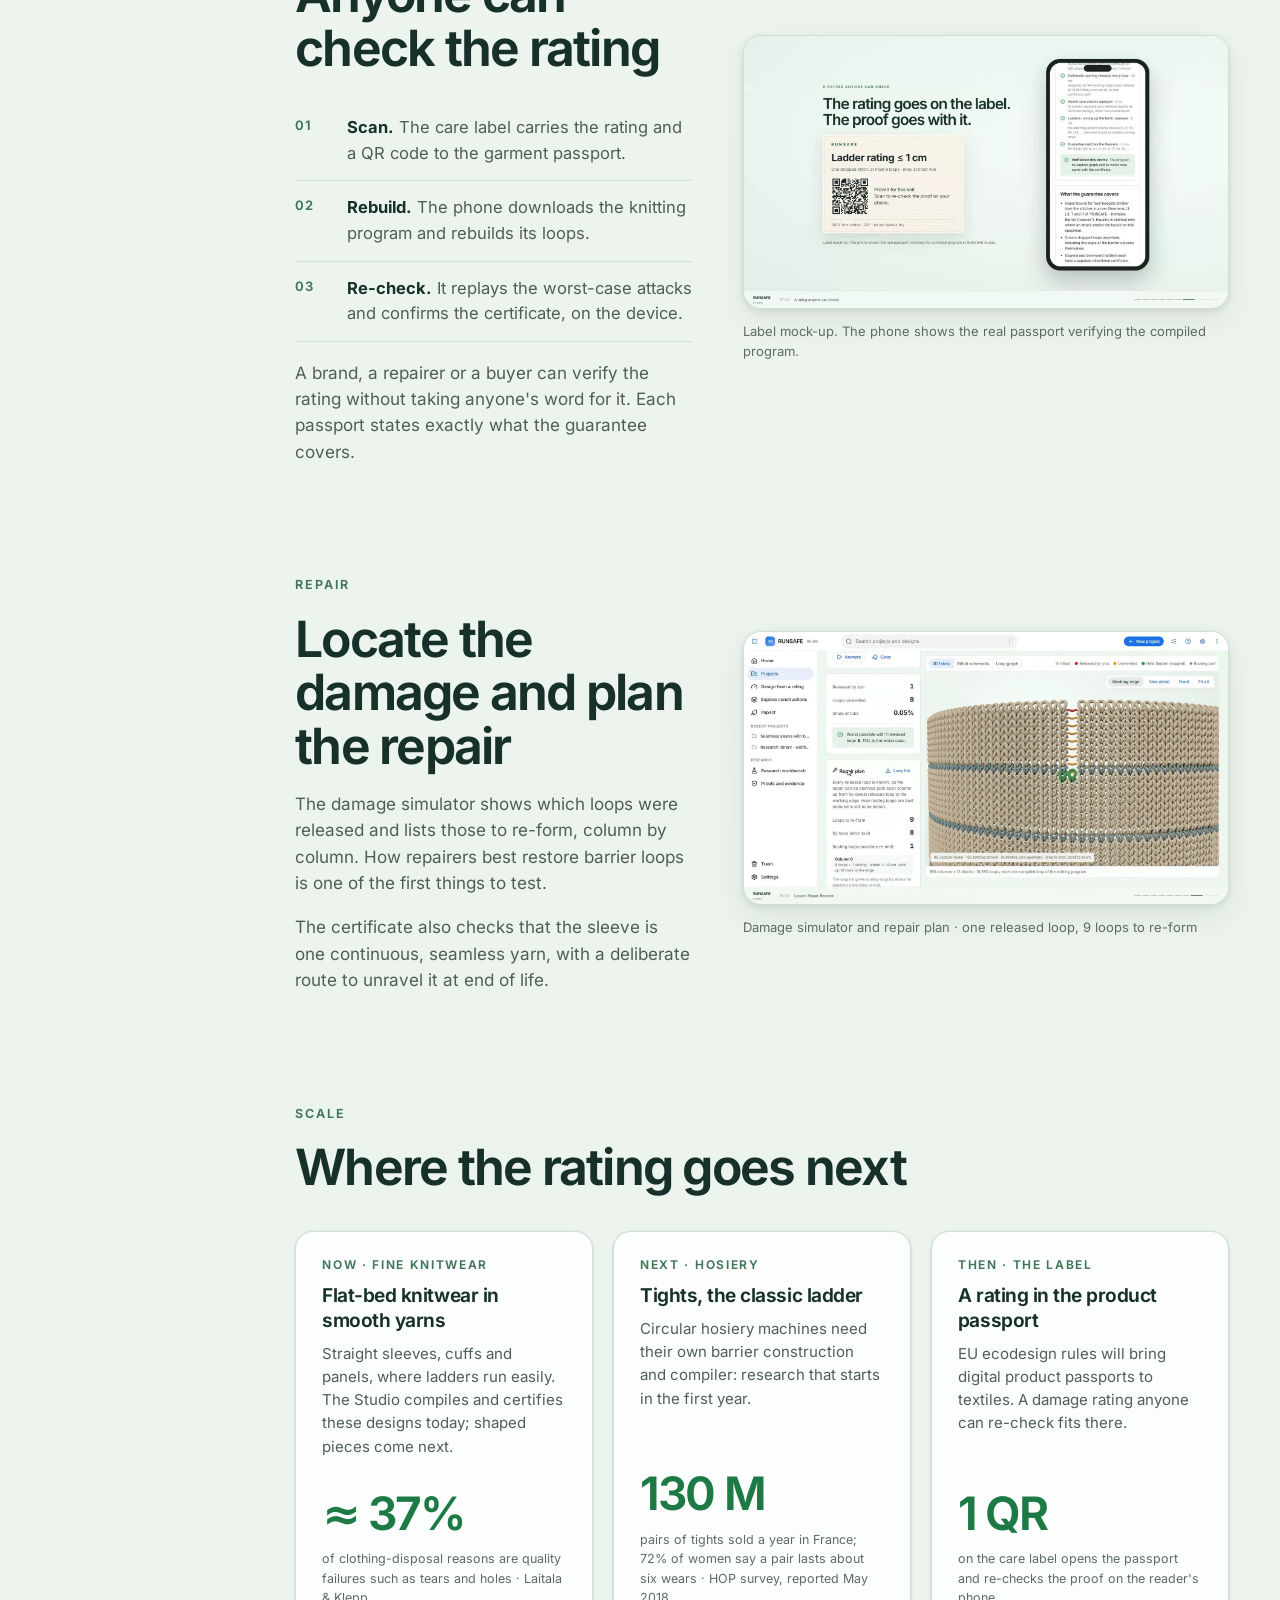
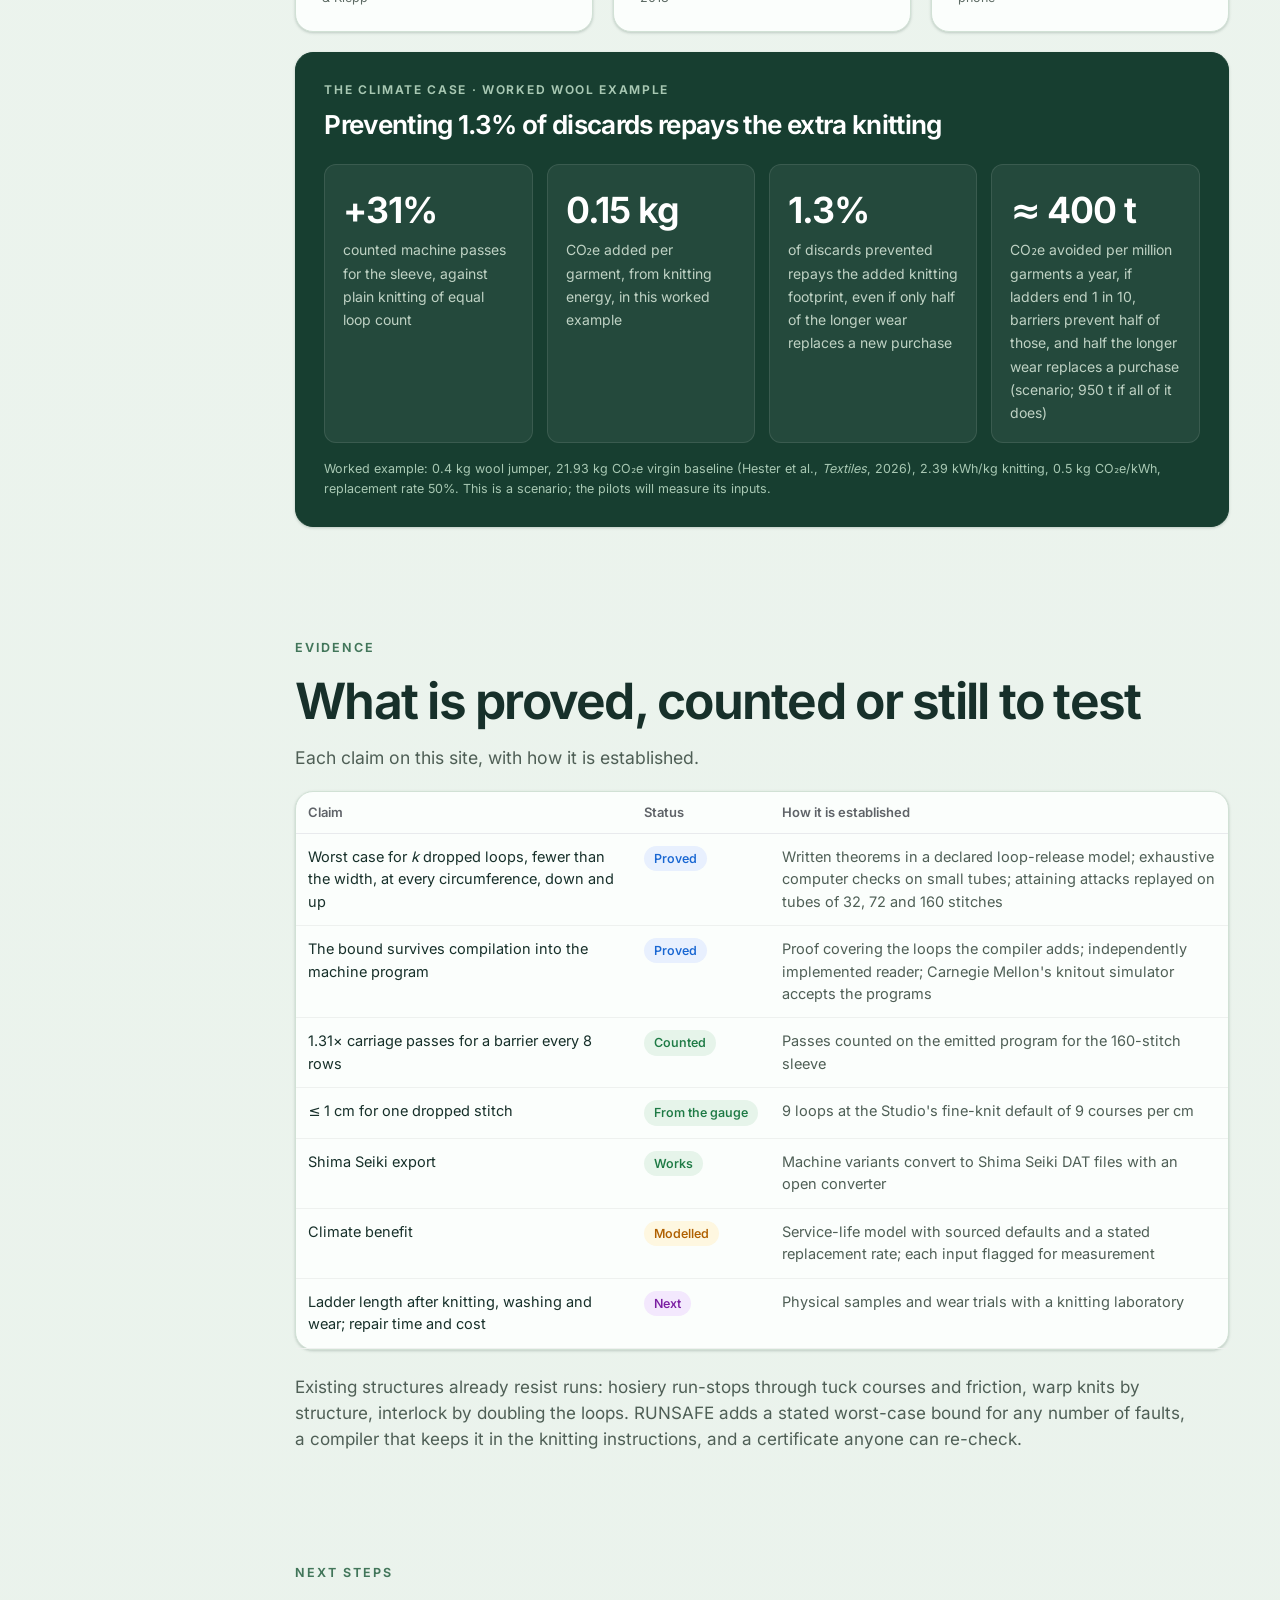
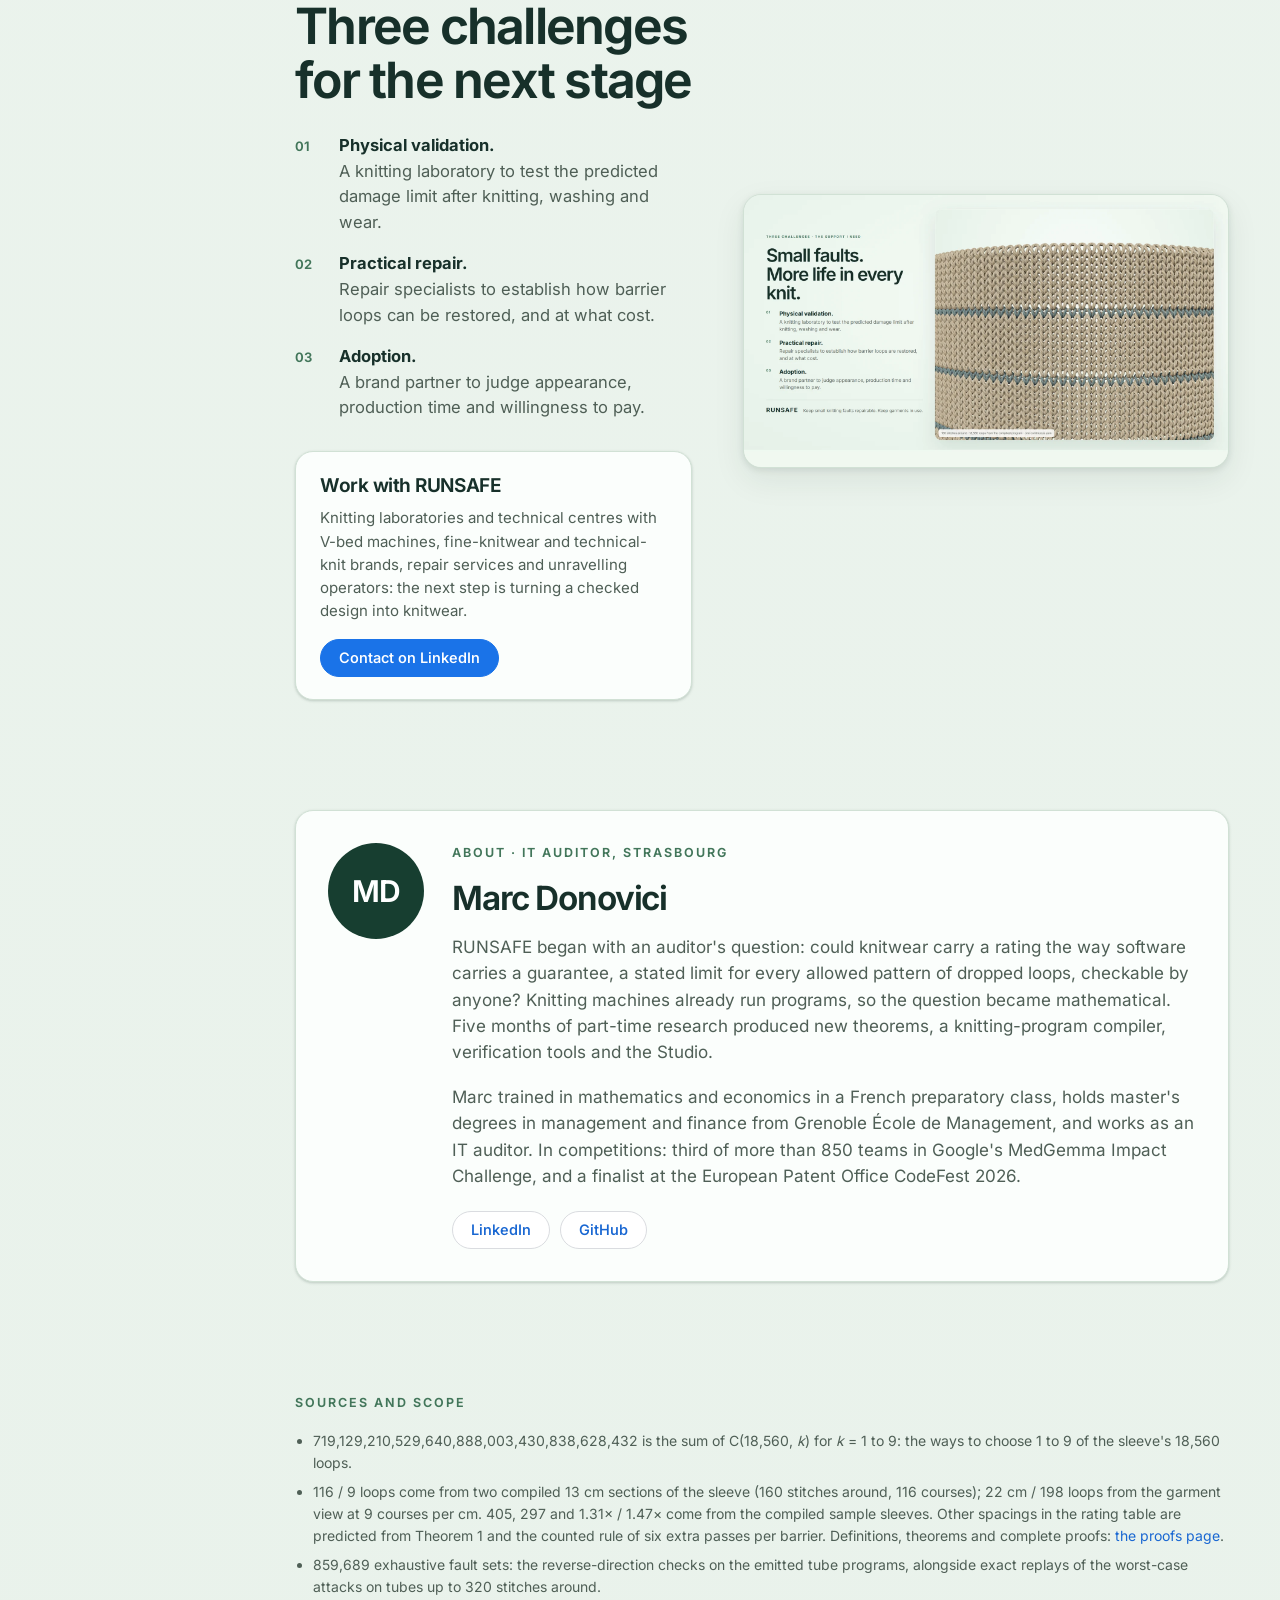
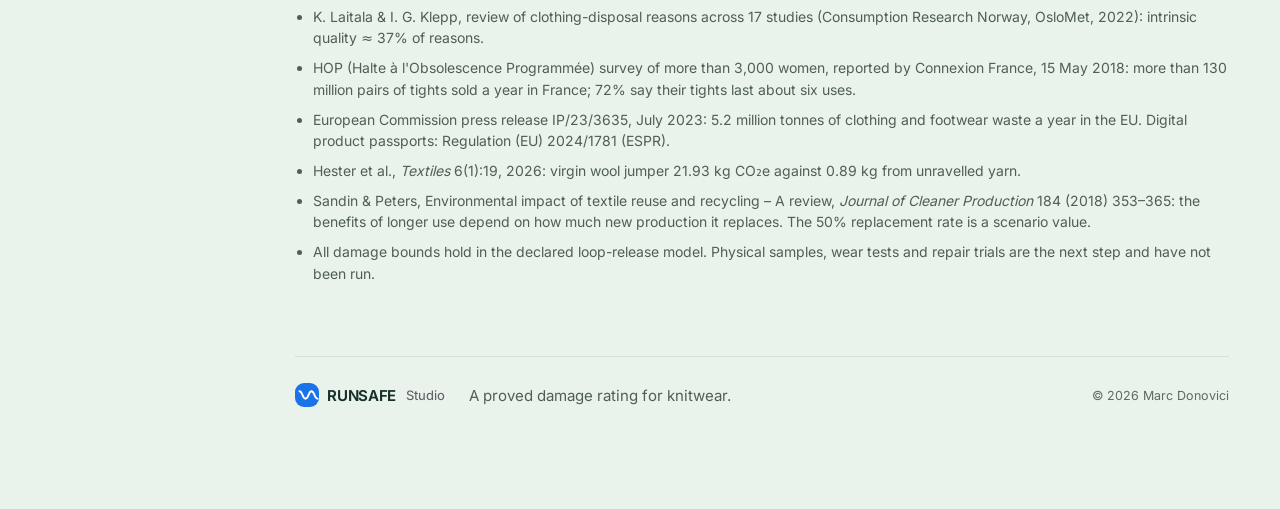
==== commit 8e812cd9: "Demo film with recorded narration and camera" ====
--- a/index.html
+++ b/index.html
@@ -81,7 +81,7 @@
       <div class="hero-lead">
         <p class="lead"><b>RUNSAFE is design software that applies mathematical proof to knitting.</b> It gives knitwear a damage rating, how far one dropped stitch can run, so small faults stay repairable and garments stay in use.</p>
         <div class="cta-row">
-          <a class="btn primary big" href="#demo"><svg viewBox="0 0 24 24"><path d="M8 5v14l11-7z" fill="currentColor" stroke="none"/></svg>Watch the 4:45 demo</a>
+          <a class="btn primary big" href="#demo"><svg viewBox="0 0 24 24"><path d="M8 5v14l11-7z" fill="currentColor" stroke="none"/></svg>Watch the 4:16 demo</a>
           <a class="btn outline big" href="#rate">Try design from a rating</a>
         </div>
       </div>
@@ -99,7 +99,7 @@
 
     <!-- DEMO -->
     <section id="demo" class="scene" data-title="Demo film">
-      <p class="eyebrow">The demo · 10 chapters · 4:45</p>
+      <p class="eyebrow">The demo · 10 chapters · 4:16</p>
       <h2>See it in the Studio</h2>
       <p class="sub">A narrated walkthrough recorded from RUNSAFE Studio and its presentation scenes, running on the compiled sleeve designs.</p>
       <div class="player card">
